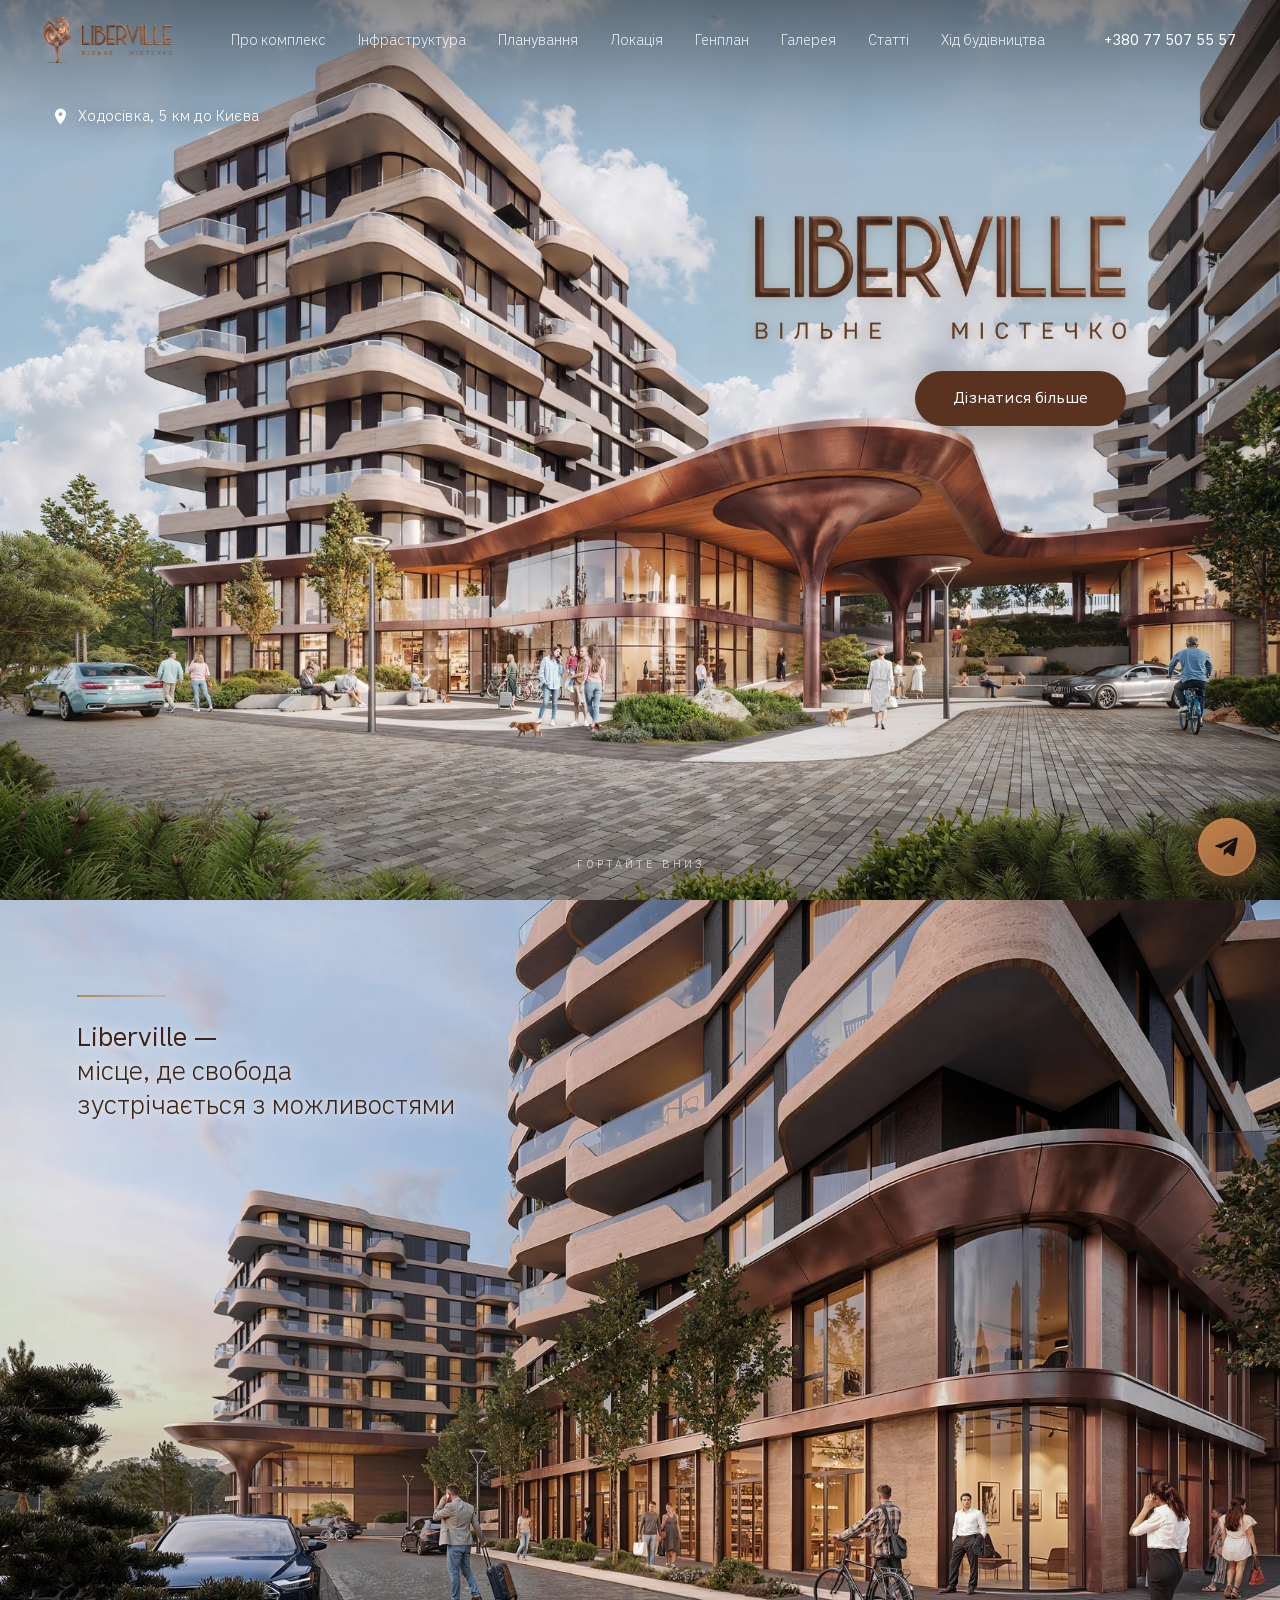
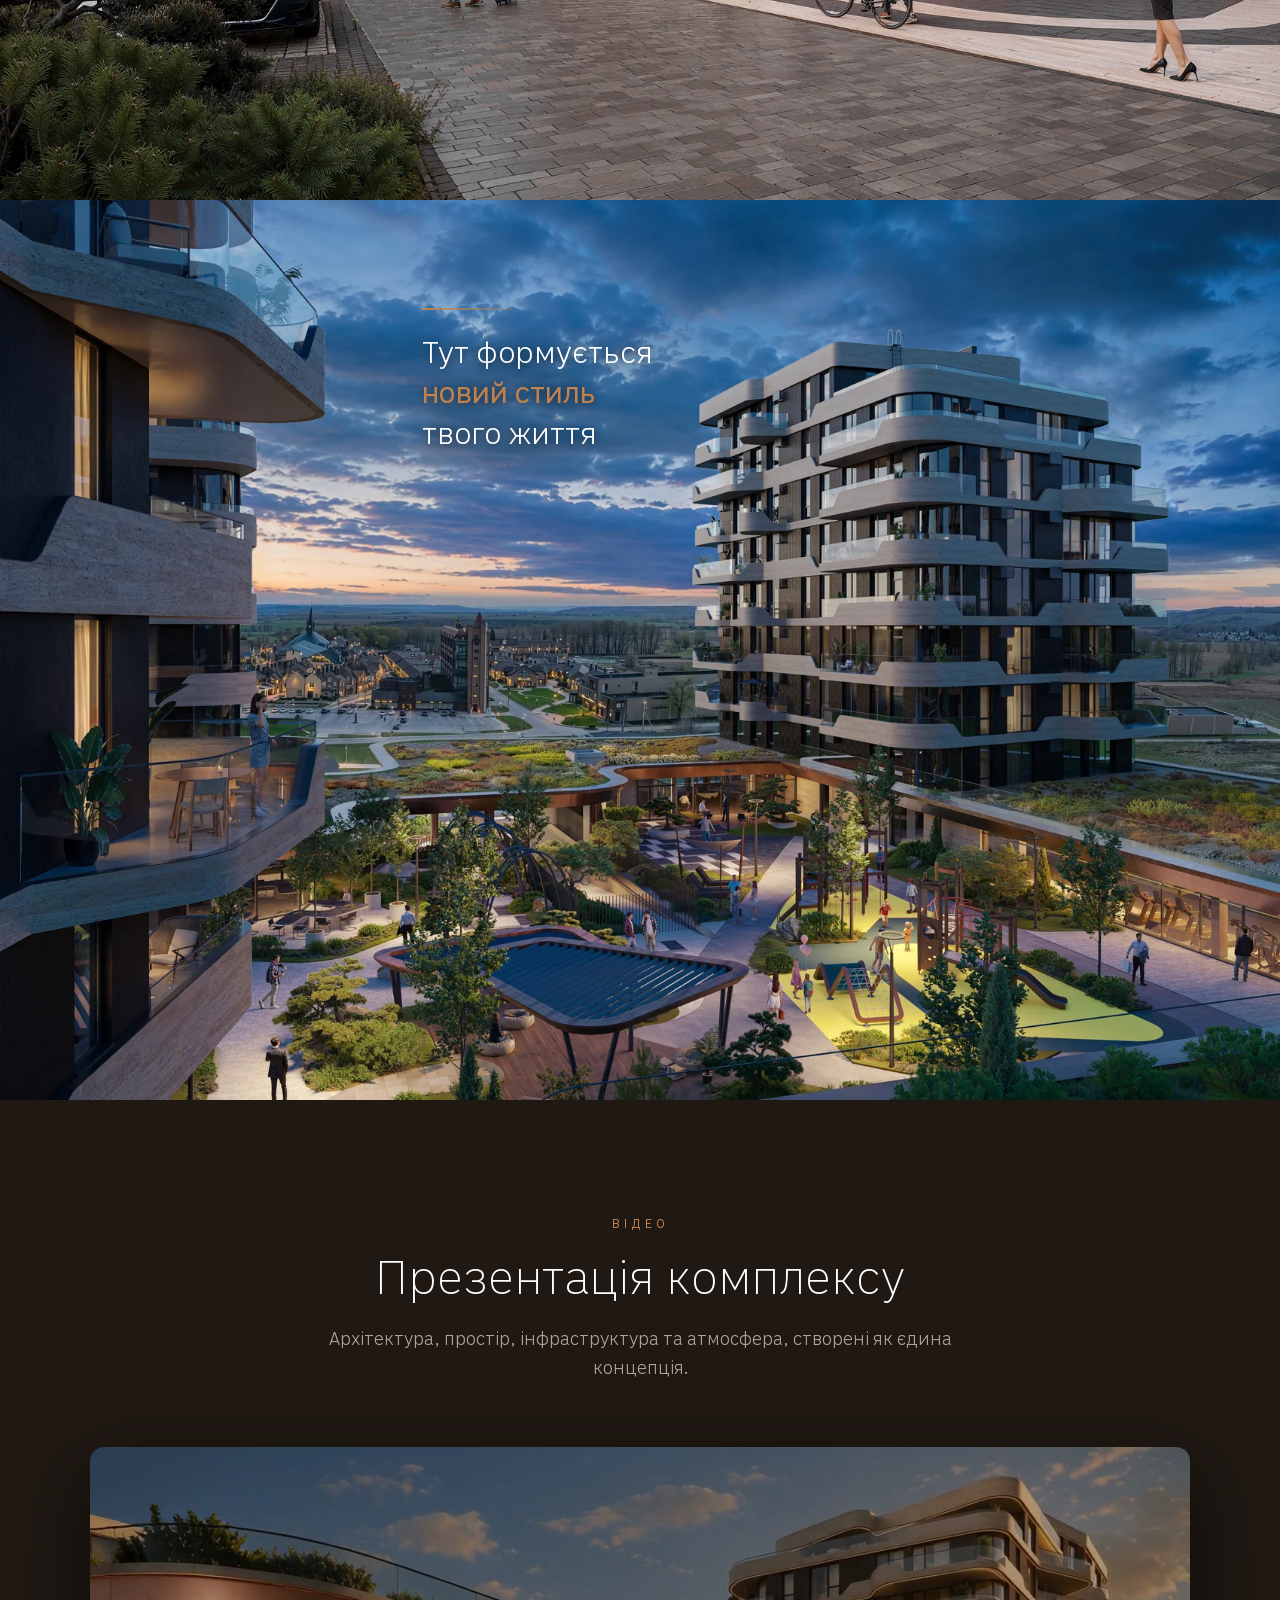
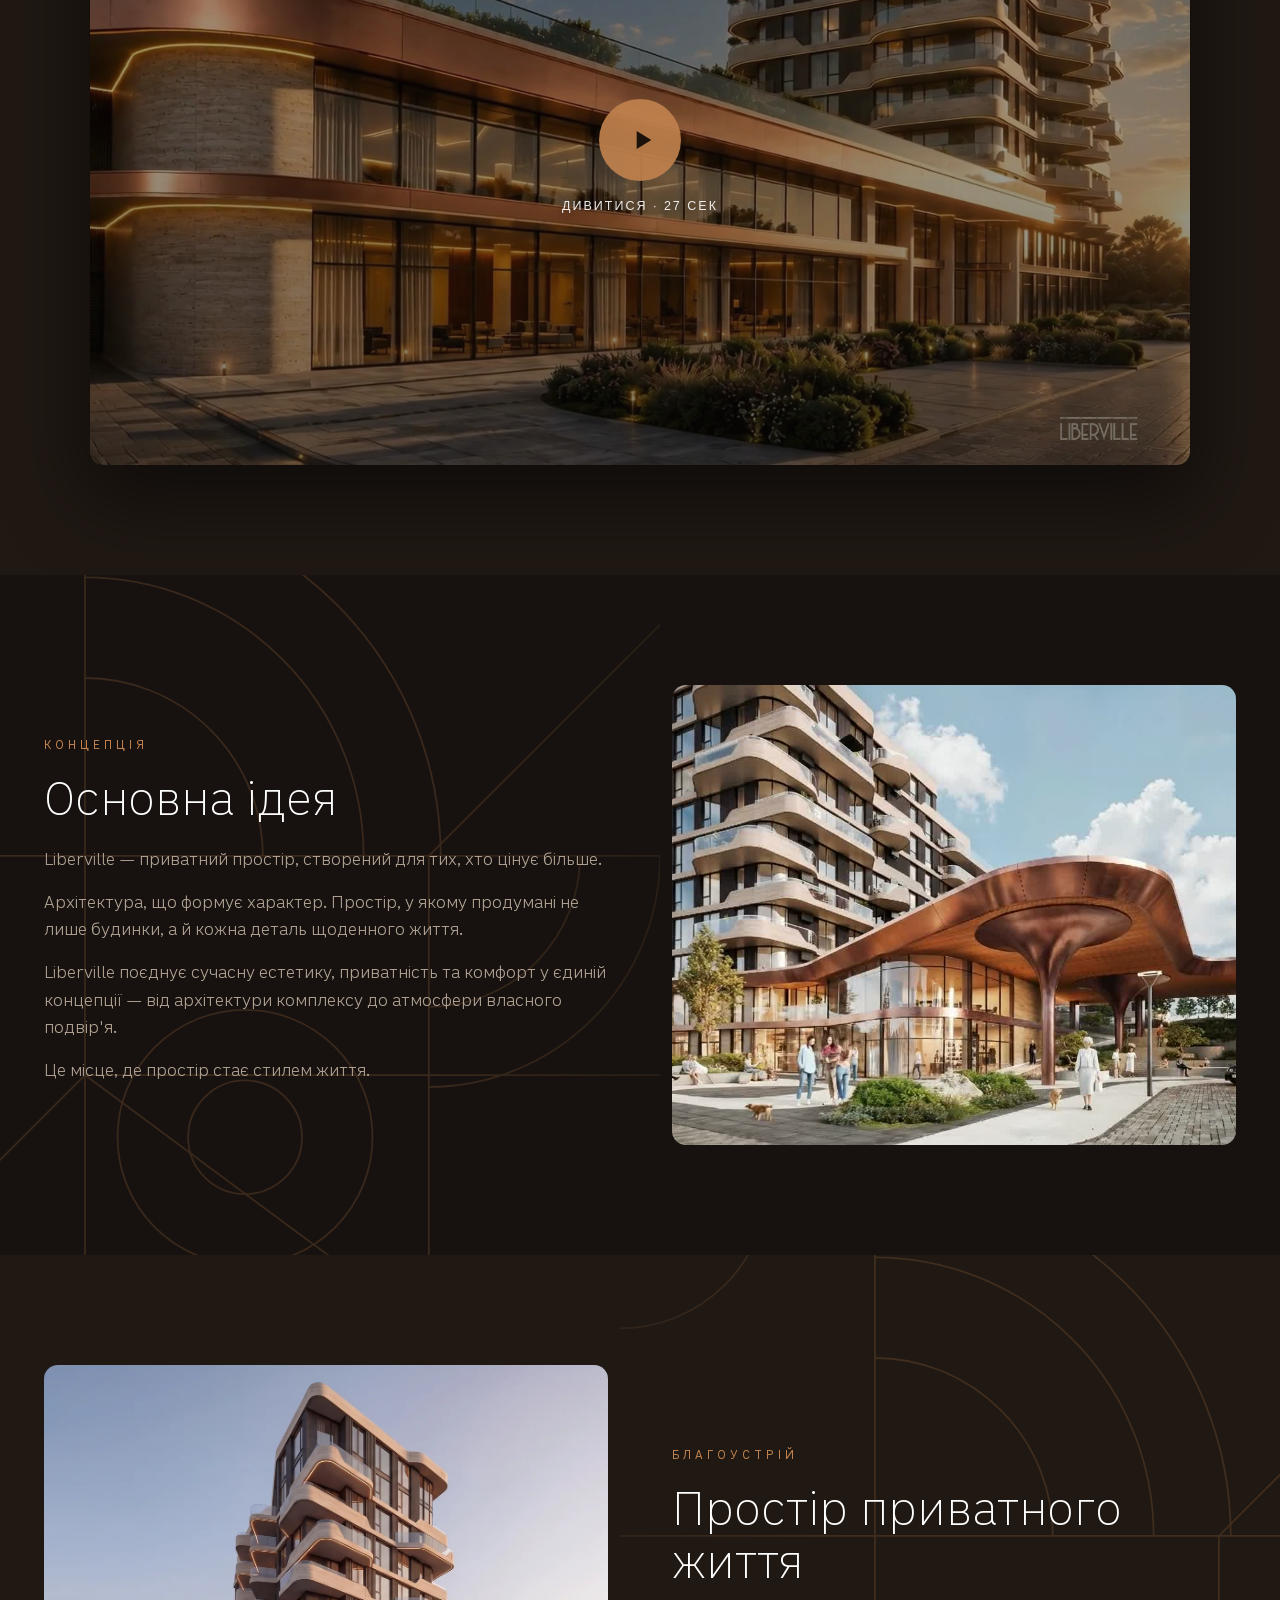
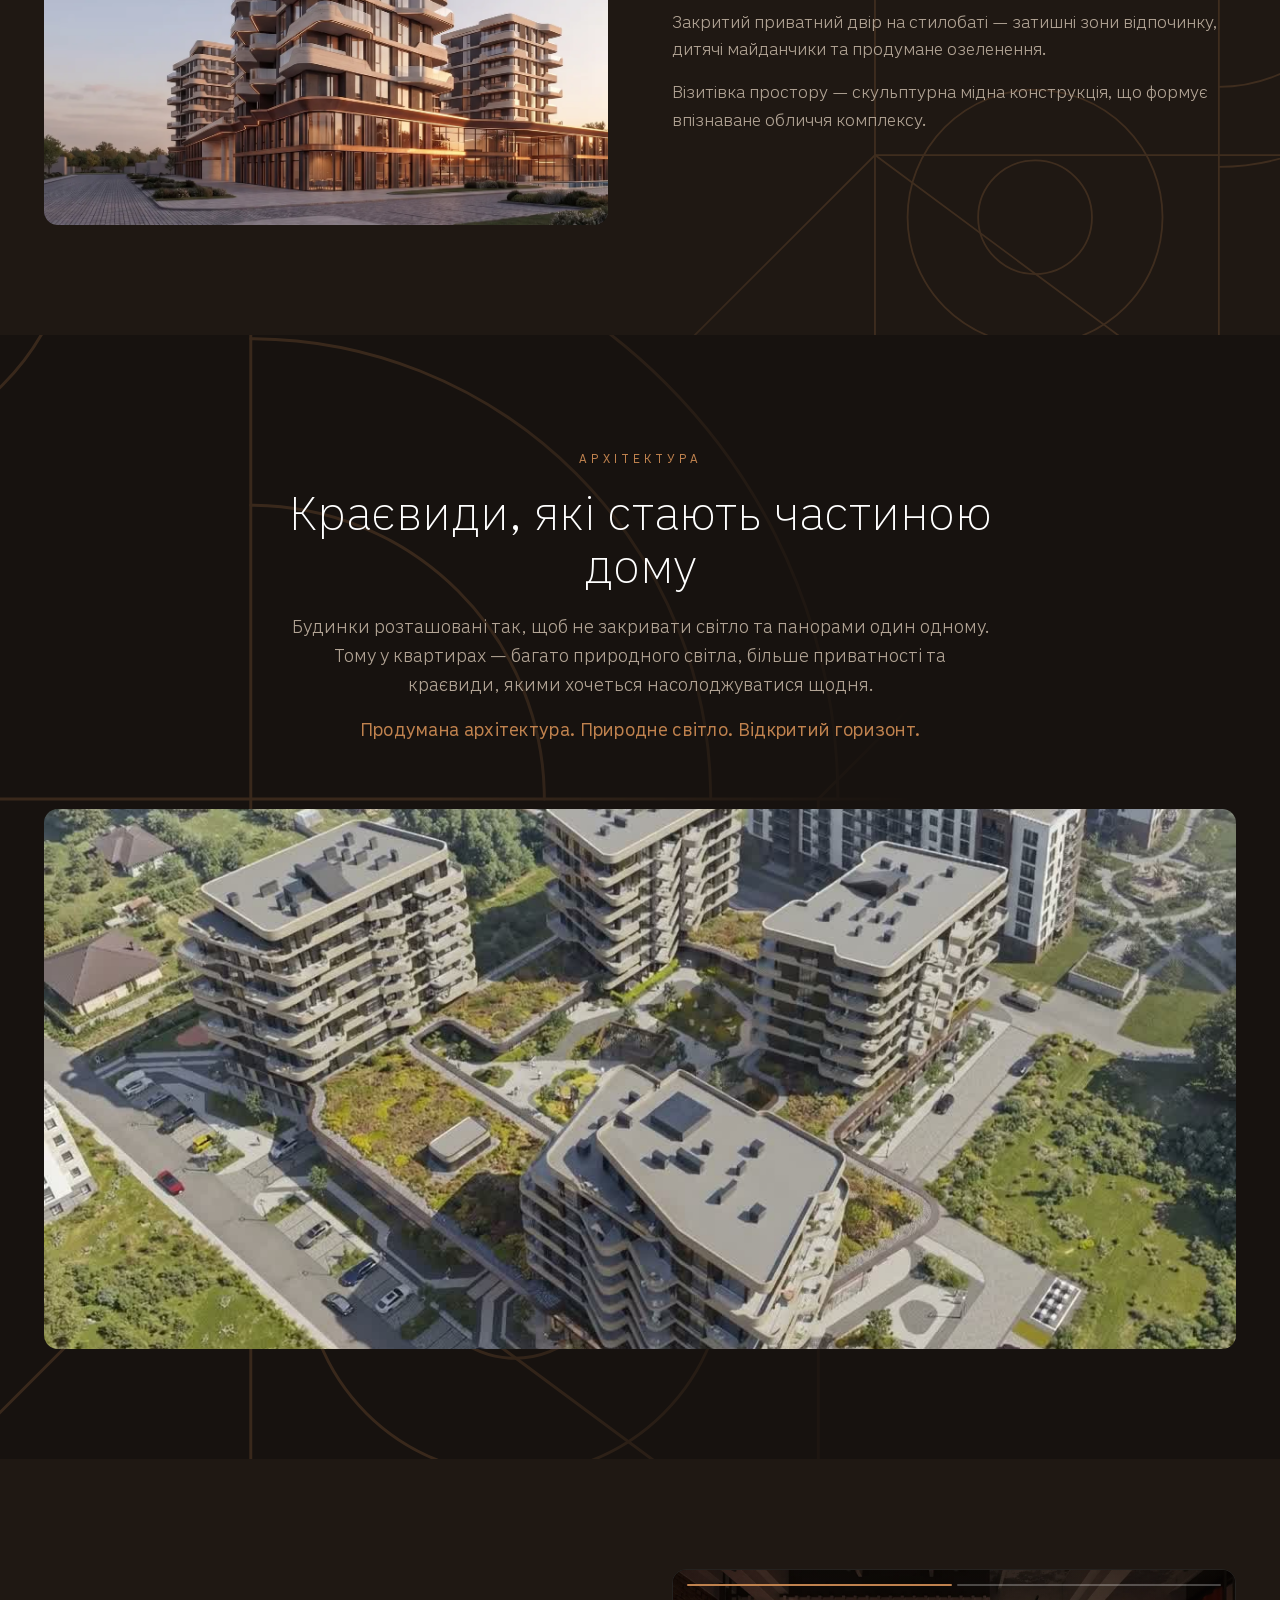
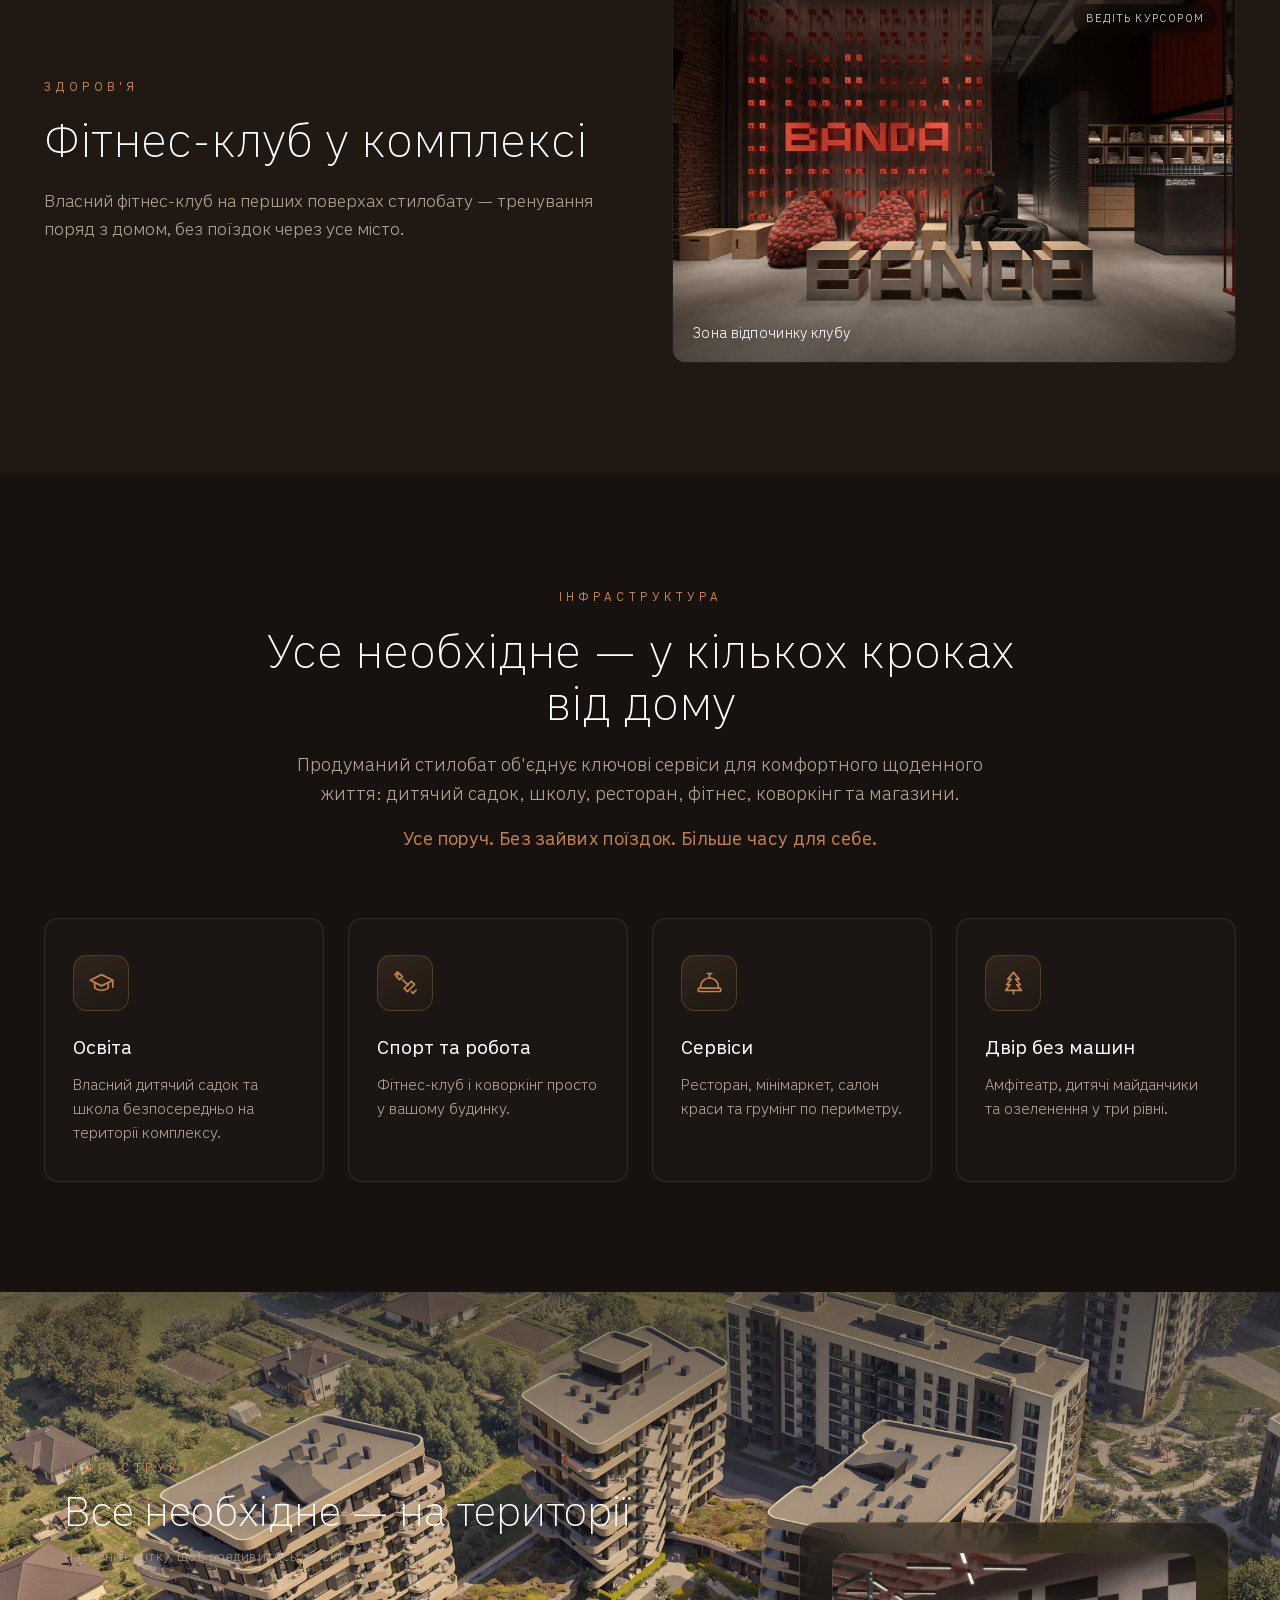
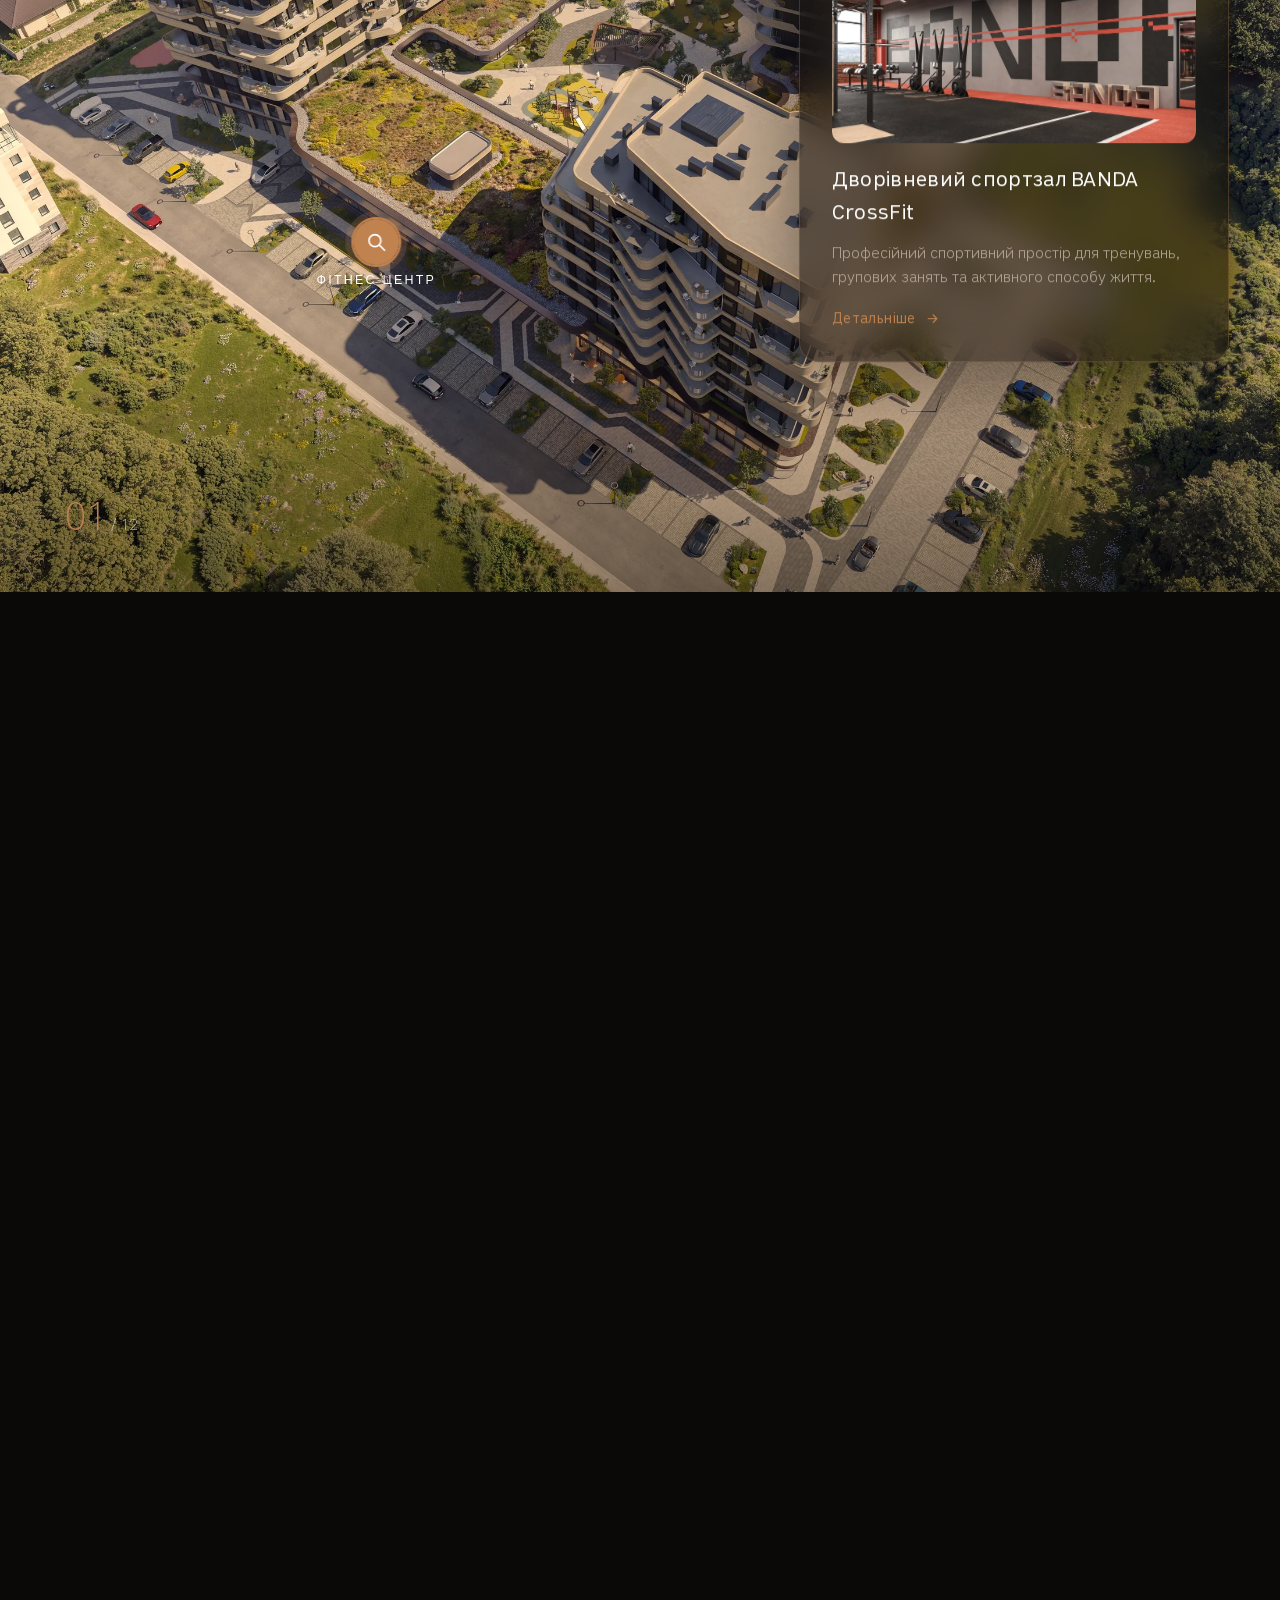
==== index.html @ b9b4db68 "Розділ «Простір приватного життя» — новий кадр кварталу Замовник надіслав вечірній рендер кварталу —" ====
<!DOCTYPE html>
<html lang="uk">
<head>
  <meta charset="UTF-8">
  <meta name="viewport" content="width=device-width, initial-scale=1.0">

  <!-- Google Analytics 4 -->
  <script async src="https://www.googletagmanager.com/gtag/js?id=G-SY2NJYV4XC"></script>
  <script>
    window.dataLayer = window.dataLayer || [];
    function gtag(){dataLayer.push(arguments);}
    gtag('js', new Date());
    gtag('config', 'G-SY2NJYV4XC');
  </script>

  <title>Liberville — житловий комплекс у Ходосівці</title>
  <meta name="description" content="Liberville — преміальний житловий квартал у Ходосівці: чотири башти на спільному стилобаті, закритий двір та власна інфраструктура.">
  <link rel="canonical" href="https://liberville.com.ua/">
  <meta name="theme-color" content="#17120F">
  <link rel="icon" href="/favicon.svg" type="image/svg+xml">
  <link rel="manifest" href="/site.webmanifest">
  <link rel="apple-touch-icon" href="/assets/img/apple-touch-icon.png">

  <!-- Open Graph (превʼю при шерингу в Telegram, Facebook, Viber) -->
  <meta property="og:type" content="website">
  <meta property="og:site_name" content="Liberville">
  <meta property="og:title" content="Liberville — житловий комплекс у Ходосівці">
  <meta property="og:description" content="Преміальний житловий квартал у Ходосівці: чотири башти на спільному стилобаті, закритий двір та власна інфраструктура.">
  <meta property="og:url" content="https://liberville.com.ua/">
  <meta property="og:image" content="https://liberville.com.ua/assets/img/og-cover.jpg">
  <meta property="og:image:alt" content="Візуалізація ЖК Liberville у Ходосівці">
  <meta property="og:image:width" content="1200">
  <meta property="og:image:height" content="630">
  <meta property="og:locale" content="uk_UA">
  <meta name="twitter:card" content="summary_large_image">
  <meta name="twitter:title" content="Liberville — житловий комплекс у Ходосівці">
  <meta name="twitter:description" content="Преміальний житловий квартал у Ходосівці.">
  <meta name="twitter:image" content="https://liberville.com.ua/assets/img/og-cover.jpg">
  <link rel="preload" href="/assets/img/hero-2800.webp" as="image" type="image/webp" media="(min-width:1401px)">
  <link rel="preload" href="/assets/img/hero-1800.webp" as="image" type="image/webp" media="(min-width:701px) and (max-width:1400px)">
  <link rel="preload" href="/assets/img/hero-mobile.webp" as="image" type="image/webp" media="(max-width:700px)">
  <link rel="preload" href="/assets/fonts/RoadUI-Light.woff2" as="font" type="font/woff2" crossorigin>
  <link rel="preload" href="/assets/fonts/RoadUI-Regular.woff2" as="font" type="font/woff2" crossorigin>
  <link rel="stylesheet" href="css/style.css">

  <!-- Мікророзмітка Schema.org (для Google: організація, ЖК, сайт) -->
  <script type="application/ld+json">
  {
    "@context": "https://schema.org",
    "@graph": [
      {
        "@type": "Organization",
        "@id": "https://liberville.com.ua/#organization",
        "name": "Liberville",
        "url": "https://liberville.com.ua/",
        "logo": "https://liberville.com.ua/assets/img/logo-full.svg",
        "image": "https://liberville.com.ua/assets/img/cam_01.jpg",
        "email": "Libervilleua@gmail.com",
        "telephone": "+380775075557",
        "contactPoint": {
          "@type": "ContactPoint",
          "telephone": "+380775075557",
          "email": "Libervilleua@gmail.com",
          "contactType": "sales",
          "areaServed": "UA",
          "availableLanguage": ["uk"]
        },
        "address": {
          "@type": "PostalAddress",
          "addressLocality": "Ходосівка",
          "addressRegion": "Київська область",
          "addressCountry": "UA"
        }
      },
      {
        "@type": "WebSite",
        "@id": "https://liberville.com.ua/#website",
        "url": "https://liberville.com.ua/",
        "name": "Liberville",
        "inLanguage": "uk",
        "publisher": { "@id": "https://liberville.com.ua/#organization" }
      },
      {
        "@type": "ApartmentComplex",
        "@id": "https://liberville.com.ua/#apartmentcomplex",
        "name": "Liberville",
        "description": "Преміальний житловий квартал у Ходосівці: чотири башти на спільному стилобаті, закритий двір та власна інфраструктура.",
        "url": "https://liberville.com.ua/",
        "image": "https://liberville.com.ua/assets/img/cam_01.jpg",
        "address": {
          "@type": "PostalAddress",
          "addressLocality": "Ходосівка",
          "addressRegion": "Київська область",
          "addressCountry": "UA"
        },
        "geo": {
          "@type": "GeoCoordinates",
          "latitude": 50.2814,
          "longitude": 30.5106
        },
          "numberOfAccommodationUnits": {
                    "@type": "QuantitativeValue",
                    "value": 210
          },
          "petsAllowed": true,
          "amenityFeature": [
                    {
                              "@type": "LocationFeatureSpecification",
                              "name": "Дворівневий спортзал",
                              "value": true
                    },
                    {
                              "@type": "LocationFeatureSpecification",
                              "name": "Супермаркет SPAR",
                              "value": true
                    },
                    {
                              "@type": "LocationFeatureSpecification",
                              "name": "Ресторан",
                              "value": true
                    },
                    {
                              "@type": "LocationFeatureSpecification",
                              "name": "Салон краси",
                              "value": true
                    },
                    {
                              "@type": "LocationFeatureSpecification",
                              "name": "Кавʼярня",
                              "value": true
                    },
                    {
                              "@type": "LocationFeatureSpecification",
                              "name": "Аптека",
                              "value": true
                    },
                    {
                              "@type": "LocationFeatureSpecification",
                              "name": "Дизайнерське лобі",
                              "value": true
                    },
                    {
                              "@type": "LocationFeatureSpecification",
                              "name": "Сервіс грумінгу",
                              "value": true
                    },
                    {
                              "@type": "LocationFeatureSpecification",
                              "name": "Школа та дитячий садок",
                              "value": true
                    },
                    {
                              "@type": "LocationFeatureSpecification",
                              "name": "Дитячий майданчик",
                              "value": true
                    },
                    {
                              "@type": "LocationFeatureSpecification",
                              "name": "Закритий двір без автомобілів",
                              "value": true
                    },
                    {
                              "@type": "LocationFeatureSpecification",
                              "name": "Підземний паркінг",
                              "value": true
                    }
          ]
      },

      {
            "@type": "Apartment",
            "name": "1-кімнатна квартира КВ-01 — 54,55 м²",
            "url": "https://liberville.com.ua/#plan",
            "image": "https://liberville.com.ua/assets/img/plans/kv-01.jpg",
            "numberOfRooms": 1,
            "floorLevel": "2 поверх",
            "floorSize": {
                  "@type": "QuantitativeValue",
                  "value": 54.55,
                  "unitCode": "MTK"
            },
            "accommodationCategory": "apartment",
            "containedInPlace": {
                  "@id": "https://liberville.com.ua/#apartmentcomplex"
            }
      },
      {
            "@type": "Apartment",
            "name": "1-кімнатна квартира КВ-02 — 47,39 м²",
            "url": "https://liberville.com.ua/#plan",
            "image": "https://liberville.com.ua/assets/img/plans/kv-02.jpg",
            "numberOfRooms": 1,
            "floorLevel": "2 поверх",
            "floorSize": {
                  "@type": "QuantitativeValue",
                  "value": 47.39,
                  "unitCode": "MTK"
            },
            "accommodationCategory": "apartment",
            "containedInPlace": {
                  "@id": "https://liberville.com.ua/#apartmentcomplex"
            }
      },
      {
            "@type": "Apartment",
            "name": "1-кімнатна квартира КВ-03 — 47,29 м²",
            "url": "https://liberville.com.ua/#plan",
            "image": "https://liberville.com.ua/assets/img/plans/kv-03.jpg",
            "numberOfRooms": 1,
            "floorLevel": "2 поверх",
            "floorSize": {
                  "@type": "QuantitativeValue",
                  "value": 47.29,
                  "unitCode": "MTK"
            },
            "accommodationCategory": "apartment",
            "containedInPlace": {
                  "@id": "https://liberville.com.ua/#apartmentcomplex"
            }
      },
      {
            "@type": "Apartment",
            "name": "2-кімнатна квартира КВ-04 — 74,61 м²",
            "url": "https://liberville.com.ua/#plan",
            "image": "https://liberville.com.ua/assets/img/plans/kv-04.jpg",
            "numberOfRooms": 2,
            "floorLevel": "2 поверх",
            "floorSize": {
                  "@type": "QuantitativeValue",
                  "value": 74.61,
                  "unitCode": "MTK"
            },
            "accommodationCategory": "apartment",
            "containedInPlace": {
                  "@id": "https://liberville.com.ua/#apartmentcomplex"
            }
      },
      {
            "@type": "Apartment",
            "name": "3-кімнатна квартира КВ-05 — 110,90 м²",
            "url": "https://liberville.com.ua/#plan",
            "image": "https://liberville.com.ua/assets/img/plans/kv-05.jpg",
            "numberOfRooms": 3,
            "floorLevel": "3 поверх",
            "floorSize": {
                  "@type": "QuantitativeValue",
                  "value": 110.9,
                  "unitCode": "MTK"
            },
            "accommodationCategory": "apartment",
            "containedInPlace": {
                  "@id": "https://liberville.com.ua/#apartmentcomplex"
            }
      },
      {
            "@type": "Apartment",
            "name": "2-кімнатна квартира КВ-06 — 74,82 м²",
            "url": "https://liberville.com.ua/#plan",
            "image": "https://liberville.com.ua/assets/img/plans/kv-06.jpg",
            "numberOfRooms": 2,
            "floorLevel": "3 поверх",
            "floorSize": {
                  "@type": "QuantitativeValue",
                  "value": 74.82,
                  "unitCode": "MTK"
            },
            "accommodationCategory": "apartment",
            "containedInPlace": {
                  "@id": "https://liberville.com.ua/#apartmentcomplex"
            }
      },
      {
            "@type": "Apartment",
            "name": "1-кімнатна квартира КВ-07 — 45,47 м²",
            "url": "https://liberville.com.ua/#plan",
            "image": "https://liberville.com.ua/assets/img/plans/kv-07.jpg",
            "numberOfRooms": 1,
            "floorLevel": "3 поверх",
            "floorSize": {
                  "@type": "QuantitativeValue",
                  "value": 45.47,
                  "unitCode": "MTK"
            },
            "accommodationCategory": "apartment",
            "containedInPlace": {
                  "@id": "https://liberville.com.ua/#apartmentcomplex"
            }
      },
      {
            "@type": "Apartment",
            "name": "1-кімнатна квартира КВ-08 — 45,88 м²",
            "url": "https://liberville.com.ua/#plan",
            "image": "https://liberville.com.ua/assets/img/plans/kv-08.jpg",
            "numberOfRooms": 1,
            "floorLevel": "3 поверх",
            "floorSize": {
                  "@type": "QuantitativeValue",
                  "value": 45.88,
                  "unitCode": "MTK"
            },
            "accommodationCategory": "apartment",
            "containedInPlace": {
                  "@id": "https://liberville.com.ua/#apartmentcomplex"
            }
      },
      {
            "@type": "Apartment",
            "name": "2-кімнатна квартира КВ-09 — 79,67 м²",
            "url": "https://liberville.com.ua/#plan",
            "image": "https://liberville.com.ua/assets/img/plans/kv-09.jpg",
            "numberOfRooms": 2,
            "floorLevel": "3 поверх",
            "floorSize": {
                  "@type": "QuantitativeValue",
                  "value": 79.67,
                  "unitCode": "MTK"
            },
            "accommodationCategory": "apartment",
            "containedInPlace": {
                  "@id": "https://liberville.com.ua/#apartmentcomplex"
            }
      },
      {
            "@type": "Apartment",
            "name": "2-кімнатна квартира КВ-10 — 80,40 м²",
            "url": "https://liberville.com.ua/#plan",
            "image": "https://liberville.com.ua/assets/img/plans/kv-10.jpg",
            "numberOfRooms": 2,
            "floorLevel": "3 поверх",
            "floorSize": {
                  "@type": "QuantitativeValue",
                  "value": 80.4,
                  "unitCode": "MTK"
            },
            "accommodationCategory": "apartment",
            "containedInPlace": {
                  "@id": "https://liberville.com.ua/#apartmentcomplex"
            }
      },
      {
            "@type": "Apartment",
            "name": "1-кімнатна квартира КВ-19 — 45,57 м²",
            "url": "https://liberville.com.ua/#plan",
            "image": "https://liberville.com.ua/assets/img/plans/kv-19.jpg",
            "numberOfRooms": 1,
            "floorLevel": "типовий поверх",
            "floorSize": {
                  "@type": "QuantitativeValue",
                  "value": 45.57,
                  "unitCode": "MTK"
            },
            "accommodationCategory": "apartment",
            "containedInPlace": {
                  "@id": "https://liberville.com.ua/#apartmentcomplex"
            }
      },
      {
            "@type": "Apartment",
            "name": "1-кімнатна квартира КВ-20 — 45,88 м²",
            "url": "https://liberville.com.ua/#plan",
            "image": "https://liberville.com.ua/assets/img/plans/kv-20.jpg",
            "numberOfRooms": 1,
            "floorLevel": "типовий поверх",
            "floorSize": {
                  "@type": "QuantitativeValue",
                  "value": 45.88,
                  "unitCode": "MTK"
            },
            "accommodationCategory": "apartment",
            "containedInPlace": {
                  "@id": "https://liberville.com.ua/#apartmentcomplex"
            }
      },
      {
            "@type": "Apartment",
            "name": "2-кімнатна квартира КВ-21 — 79,67 м²",
            "url": "https://liberville.com.ua/#plan",
            "image": "https://liberville.com.ua/assets/img/plans/kv-21.jpg",
            "numberOfRooms": 2,
            "floorLevel": "типовий поверх",
            "floorSize": {
                  "@type": "QuantitativeValue",
                  "value": 79.67,
                  "unitCode": "MTK"
            },
            "accommodationCategory": "apartment",
            "containedInPlace": {
                  "@id": "https://liberville.com.ua/#apartmentcomplex"
            }
      },
      {
            "@type": "Apartment",
            "name": "2-кімнатна квартира КВ-22 — 80,40 м²",
            "url": "https://liberville.com.ua/#plan",
            "image": "https://liberville.com.ua/assets/img/plans/kv-22.jpg",
            "numberOfRooms": 2,
            "floorLevel": "типовий поверх",
            "floorSize": {
                  "@type": "QuantitativeValue",
                  "value": 80.4,
                  "unitCode": "MTK"
            },
            "accommodationCategory": "apartment",
            "containedInPlace": {
                  "@id": "https://liberville.com.ua/#apartmentcomplex"
            }
      },
{
      "@type": "VideoObject",
      "name": "Фільм про Liberville — житловий квартал у Ходосівці",
      "description": "Архітектура кварталу, лобі, закритий двір та інфраструктура ЖК Liberville у Ходосівці Київської області.",
      "thumbnailUrl": "https://liberville.com.ua/assets/img/promo_poster.jpg",
      "uploadDate": "2026-08-22",
      "duration": "PT27S",
      "contentUrl": "https://liberville.com.ua/assets/video/liberville-promo-1080.mp4",
      "embedUrl": "https://liberville.com.ua/#video",
      "publisher": {
            "@id": "https://liberville.com.ua/#organization"
      }
}
    ]
  }
  </script>
</head>
<body>

  <!-- ПРЕЛОАДЕР -->
  <div class="preloader" id="preloader">
    <div class="preloader__inner">
      <div class="preloader__logo">
        <picture>
          <source srcset="assets/img/logo-bronze.webp" type="image/webp">
          <img src="assets/img/logo-bronze.png" alt="Liberville — вільне містечко" fetchpriority="high" decoding="async">
        </picture>
      </div>
      <div class="preloader__bar"><span></span></div>
    </div>
  </div>

  <!-- ШАПКА -->
  <header class="header" id="top">
    <div class="container header__inner">
      <a href="#top" class="logo">
        <picture>
          <source srcset="assets/img/logo-mark-bronze.webp" type="image/webp">
          <img src="assets/img/logo-mark-bronze.png" alt="" class="logo__mark">
        </picture>
        <picture>
          <source srcset="assets/img/logo-word-bronze.webp" type="image/webp">
          <img src="assets/img/logo-word-bronze.png" alt="Liberville" class="logo__word">
        </picture>
      </a>

      <nav class="nav" id="nav">
        <a href="#about">Про комплекс</a>
        <a href="#infrastructure">Інфраструктура</a>
        <a href="#plan">Планування</a>
        <a href="#location">Локація</a>
        <a href="#genplan">Генплан</a>
        <a href="gallery.html">Галерея</a>
        <a href="articles.html">Статті</a>
        <a href="progress.html">Хід будівництва</a>
      </nav>

      <div class="header__right">
        <a href="tel:+380775075557" class="header__phone">+380 77 507 55 57</a>
        <button class="burger" id="burger" aria-label="Меню" aria-expanded="false" aria-controls="nav">
          <span></span><span></span><span></span>
        </button>
      </div>
    </div>
  </header>

  <!-- ГОЛОВНИЙ ЕКРАН -->
  <section class="lead" id="lead">
    <picture class="lead__media">
      <source media="(max-width:700px)" srcset="assets/img/hero-mobile.webp" type="image/webp">
      <source media="(max-width:700px)" srcset="assets/img/hero-mobile.jpg">
      <source media="(max-width:1400px)" srcset="assets/img/hero-1800.webp" type="image/webp">
      <source media="(max-width:1400px)" srcset="assets/img/hero-1800.jpg">
      <source srcset="assets/img/hero-2800.webp" type="image/webp">
      <img src="assets/img/hero-2800.jpg" alt="Житловий квартал Liberville у Ходосівці — площа з фірмовим мідним навісом" fetchpriority="high" decoding="async">
    </picture>

    <span class="lead__place">
      <svg viewBox="0 0 24 24" aria-hidden="true"><path d="M12 2a7 7 0 0 0-7 7c0 5.25 7 13 7 13s7-7.75 7-13a7 7 0 0 0-7-7zm0 9.5A2.5 2.5 0 1 1 12 6.5a2.5 2.5 0 0 1 0 5z"/></svg>
      Ходосівка, 5 км до Києва
    </span>

    <div class="lead__box">
      <h1 class="lead__title">
        <picture>
          <source srcset="assets/img/hero-wordmark.webp" type="image/webp">
          <img src="assets/img/hero-wordmark.png" alt="Liberville — вільне містечко" fetchpriority="high">
        </picture>
      </h1>
      <a href="#about" class="lead__btn">Дізнатися більше</a>
    </div>

    <span class="lead__scroll" aria-hidden="true">Гортайте вниз</span>
  </section>


  <!-- ТЕЗА 1: ідея проекту -->
  <section class="stmt stmt--dark-text">
    <div class="stmt__media">
      <picture>
        <source media="(max-width:700px)" srcset="assets/img/st-street-mob.webp" type="image/webp">
        <source media="(max-width:700px)" srcset="assets/img/st-street-mob.jpg">
        <source media="(max-width:1400px)" srcset="assets/img/st-street-1700.webp" type="image/webp">
        <source media="(max-width:1400px)" srcset="assets/img/st-street-1700.jpg">
        <source srcset="assets/img/st-street-2600.webp" type="image/webp">
        <img src="assets/img/st-street-2600.jpg" alt="Вулиця з комерцією на перших поверхах ЖК Liberville" loading="lazy" decoding="async">
      </picture>
    </div>
    <div class="stmt__text stmt__text--tl">
      <span class="stmt__rule" aria-hidden="true"></span>
      <p>
        <span class="stmt__line"><strong>Liberville —</strong></span>
        <span class="stmt__line">місце, де свобода</span>
        <span class="stmt__line">зустрічається з можливостями</span>
      </p>
    </div>
  </section>

  <!-- ТЕЗА 2: обіцянка -->
  <section class="stmt">
    <div class="stmt__media">
      <picture>
        <source media="(max-width:700px)" srcset="assets/img/st-yard-mob.webp" type="image/webp">
        <source media="(max-width:700px)" srcset="assets/img/st-yard-mob.jpg">
        <source media="(max-width:1400px)" srcset="assets/img/st-yard-1700.webp" type="image/webp">
        <source media="(max-width:1400px)" srcset="assets/img/st-yard-1700.jpg">
        <source srcset="assets/img/st-yard-2600.webp" type="image/webp">
        <img src="assets/img/st-yard-2600.jpg" alt="Внутрішній двір ЖК Liberville увечері з висоти" loading="lazy" decoding="async">
      </picture>
    </div>
    <div class="stmt__text stmt__text--cl">
      <span class="stmt__rule" aria-hidden="true"></span>
      <p>
        <span class="stmt__line">Тут формується</span>
        <span class="stmt__line"><strong class="stmt__key stmt__key--flat">новий стиль</strong></span>
        <span class="stmt__line">твого життя</span>
      </p>
    </div>
  </section>

  <!-- ВІДЕО -->
  <section class="section section--dark video-section">
    <div class="container">
      <div class="center-head reveal">
        <span class="eyebrow">Відео</span>
        <h2 class="section__title">Презентація комплексу</h2>
        <p class="section__lead">Архітектура, простір, інфраструктура та атмосфера, створені як єдина концепція.</p>
      </div>
      <div class="video-frame video-frame--cta reveal" id="promoFrame">
        <!-- за замовчуванням легка версія; на великих екранах JS підміняє на 4K -->
        <!-- controls вмикаються лише після старту: інакше iOS малює власну
             кнопку play поверх нашої -->
        <video id="promoVideo" poster="assets/img/promo_poster.jpg" playsinline preload="none"
               data-uhd="assets/video/liberville-promo.mp4">
          <source src="assets/video/liberville-promo-1080.mp4" type="video/mp4">
        </video>
        <button class="video-play" type="button" aria-label="Відтворити фільм про Liberville">
          <span class="video-play__ring">
            <svg viewBox="0 0 24 24" aria-hidden="true"><path d="M8 5.2v13.6L19 12z"/></svg>
          </span>
          <span class="video-play__cap">Дивитися · 27 сек</span>
        </button>
      </div>

    </div>
  </section>

  <!-- КОНЦЕПЦІЯ -->
  <section class="section has-pattern has-pattern--left" id="about">
    <div class="container two-cols">
      <div class="two-cols__text reveal">
        <span class="eyebrow">Концепція</span>
        <h2 class="section__title">Основна ідея</h2>
        <p>Liberville — приватний простір, створений для тих, хто цінує більше.</p>
        <p>Архітектура, що формує характер. Простір, у якому продумані не лише будинки, а й кожна деталь щоденного життя.</p>
        <p>Liberville поєднує сучасну естетику, приватність та комфорт у єдиній концепції — від архітектури комплексу до атмосфери власного подвір'я.</p>
        <p>Це місце, де простір стає стилем життя.</p>
      </div>
      <div class="two-cols__media reveal">
        <video src="assets/video/about.mp4" poster="assets/img/about_poster.jpg" muted loop playsinline preload="none" data-autoplay></video>
      </div>
    </div>
  </section>

  <!-- ДВІР -->
  <section class="section section--dark has-pattern has-pattern--right">
    <div class="container two-cols two-cols--reverse">
      <div class="two-cols__text reveal">
        <span class="eyebrow">Благоустрій</span>
        <h2 class="section__title">Простір приватного життя</h2>
        <p>Закритий приватний двір на стилобаті — затишні зони відпочинку, дитячі майданчики та продумане озеленення.</p>
        <p>Візитівка простору — скульптурна мідна конструкція, що формує впізнаване обличчя комплексу.</p>
      </div>
      <div class="two-cols__media reveal">
        <picture>
          <source srcset="assets/img/quarter-sunset.webp" type="image/webp">
          <img loading="lazy" decoding="async" src="assets/img/quarter-sunset.jpg" alt="Квартал Liberville на заході сонця — вежі та комерція на перших поверхах">
        </picture>
      </div>
    </div>
  </section>

  <!-- ПАНОРАМА -->
  <section class="section has-pattern has-pattern--left">
    <div class="container">
      <div class="center-head reveal">
        <span class="eyebrow">Архітектура</span>
        <h2 class="section__title">Краєвиди, які стають частиною дому</h2>
        <p class="section__lead">Будинки розташовані так, щоб не закривати світло та панорами один одному. Тому у квартирах — багато природного світла, більше приватності та краєвиди, якими хочеться насолоджуватися щодня.</p>
        <p class="section__lead section__lead--accent">Продумана архітектура. Природне світло. Відкритий горизонт.</p>
      </div>
      <div class="media-wide reveal">
        <video src="assets/video/panorama.mp4" poster="assets/img/panorama_poster.jpg" muted loop playsinline preload="none" data-autoplay></video>
      </div>
    </div>
  </section>

  <!-- ФІТНЕС -->
  <section class="section section--dark">
    <div class="container two-cols">
      <div class="two-cols__text reveal">
        <span class="eyebrow">Здоров'я</span>
        <h2 class="section__title">Фітнес-клуб у комплексі</h2>
        <p>Власний фітнес-клуб на перших поверхах стилобату — тренування поряд з домом, без поїздок через усе місто.</p>
      </div>
      <div class="two-cols__media reveal" style="height:auto;background:none;padding:0">
        <div class="scrub" id="gymScrub" tabindex="0" role="group"
             aria-label="Фото фітнес-клубу: ведіть курсором або стрілками">
          <div class="scrub__stage">
          <picture data-cap="Зона відпочинку клубу" class="scrub__frame is-on">
            <source srcset="assets/img/infra/gym-lounge.webp" type="image/webp">
            <img src="assets/img/infra/gym-lounge.jpg" alt="Зона відпочинку фітнес-клубу BANDA у ЖК Liberville" loading="lazy" decoding="async">
          </picture>
          <picture data-cap="Зал вільних ваг і кардіо" class="scrub__frame">
            <source srcset="assets/img/infra/gym.webp" type="image/webp">
            <img src="assets/img/infra/gym.jpg" alt="Тренувальна зона фітнес-клубу BANDA у ЖК Liberville" loading="lazy" decoding="async">
          </picture>
          </div>
          <div class="scrub__bars" aria-hidden="true"><i class="is-on"></i><i class=""></i></div>
          <span class="scrub__cap">Зона відпочинку клубу</span>
          <span class="scrub__hint">Ведіть курсором</span>
        </div>
      </div>
    </div>
  </section>

  <!-- ІНФРАСТРУКТУРА -->
  <section class="section" id="infrastructure">
    <div class="container">
      <div class="center-head reveal">
        <span class="eyebrow">Інфраструктура</span>
        <h2 class="section__title">Усе необхідне — у кількох кроках від дому</h2>
        <p class="section__lead">Продуманий стилобат об'єднує ключові сервіси для комфортного щоденного життя: дитячий садок, школу, ресторан, фітнес, коворкінг та магазини.</p>
        <p class="section__lead section__lead--accent">Усе поруч. Без зайвих поїздок. Більше часу для себе.</p>
      </div>
      <div class="cards-4">
        <div class="card reveal">
          <div class="card__icon">
            <svg viewBox="0 0 24 24" fill="none" stroke="currentColor" stroke-width="1.5" stroke-linecap="round" stroke-linejoin="round" aria-hidden="true">
              <path d="M22 10 12 5 2 10l10 5z"/>
              <path d="M6 12v5c3.5 2.5 8.5 2.5 12 0v-5"/>
              <path d="M22 10v6"/>
            </svg>
          </div>
          <h3>Освіта</h3>
          <p>Власний дитячий садок та школа безпосередньо на території комплексу.</p>
        </div>
        <div class="card reveal">
          <div class="card__icon">
            <svg viewBox="0 0 24 24" fill="none" stroke="currentColor" stroke-width="1.5" stroke-linecap="round" stroke-linejoin="round" aria-hidden="true">
              <path d="M14.4 14.4 9.6 9.6"/>
              <path d="m18.7 21.5-1.4-1.4"/>
              <path d="m5.3 4.5-1.4-1.4"/>
              <path d="M21.5 18.7 18.7 21.5"/>
              <path d="M2.5 5.3 5.3 2.5"/>
              <path d="m20.1 13.7-6.4 6.4-2.9-2.8 6.4-6.4z"/>
              <path d="m6.5 3.9-2.6 2.6 2.8 2.9 2.6-2.6z"/>
            </svg>
          </div>
          <h3>Спорт та робота</h3>
          <p>Фітнес-клуб і коворкінг просто у вашому будинку.</p>
        </div>
        <div class="card reveal">
          <div class="card__icon">
            <svg viewBox="0 0 24 24" fill="none" stroke="currentColor" stroke-width="1.5" stroke-linecap="round" stroke-linejoin="round" aria-hidden="true">
              <path d="M20 16a8 8 0 1 0-16 0"/>
              <path d="M12 4v4"/>
              <path d="M10 4h4"/>
              <path d="M3 20a1 1 0 0 1-1-1v-1a1 1 0 0 1 1-1h18a1 1 0 0 1 1 1v1a1 1 0 0 1-1 1z"/>
            </svg>
          </div>
          <h3>Сервіси</h3>
          <p>Ресторан, мінімаркет, салон краси та грумінг по периметру.</p>
        </div>
        <div class="card reveal">
          <div class="card__icon">
            <svg viewBox="0 0 24 24" fill="none" stroke="currentColor" stroke-width="1.5" stroke-linecap="round" stroke-linejoin="round" aria-hidden="true">
              <path d="M12 3 7 9h3l-4 5h3l-4 5h14l-4-5h3l-4-5h3z"/>
              <path d="M12 22v-3"/>
            </svg>
          </div>
          <h3>Двір без машин</h3>
          <p>Амфітеатр, дитячі майданчики та озеленення у три рівні.</p>
        </div>
      </div>
    </div>
  </section>


  <!-- ІНТЕРАКТИВНИЙ ГЕНПЛАН: обʼєкти зʼявляються по черзі під час прокручування -->
  <section class="mapx" id="infra-map" data-total="12">
    <div class="mapx__stage">
      <div class="mapx__scroll">
        <div class="mapx__canvas">
        <picture class="mapx__media">
          <source media="(max-width:1100px)" srcset="assets/img/plan-1500.webp" type="image/webp">
          <source media="(max-width:1100px)" srcset="assets/img/plan-1500.jpg">
          <source srcset="assets/img/plan-2200.webp" type="image/webp">
          <img src="assets/img/plan-2200.jpg" alt="Генплан ЖК Liberville з обʼєктами інфраструктури" loading="lazy" decoding="async">
        </picture>

        <div class="mapx__pins">
          <button class="mapx__pin" style="--x:29.4%;--y:61.5%" data-i="0" type="button" aria-label="Фітнес центр">
            <span class="mapx__ico" aria-hidden="true">
              <svg viewBox="0 0 24 24"><circle cx="10.5" cy="10.5" r="6.5"/><line x1="15.5" y1="15.5" x2="21" y2="21"/></svg>
            </span>
            <span class="mapx__lab">Фітнес центр</span>
          </button>
          <button class="mapx__pin" style="--x:59.4%;--y:27.4%" data-i="1" type="button" aria-label="Супермаркет">
            <span class="mapx__ico" aria-hidden="true">
              <svg viewBox="0 0 24 24"><circle cx="10.5" cy="10.5" r="6.5"/><line x1="15.5" y1="15.5" x2="21" y2="21"/></svg>
            </span>
            <span class="mapx__lab">Супермаркет</span>
          </button>
          <button class="mapx__pin" style="--x:63.5%;--y:82.6%" data-i="2" type="button" aria-label="Ресторан">
            <span class="mapx__ico" aria-hidden="true">
              <svg viewBox="0 0 24 24"><circle cx="10.5" cy="10.5" r="6.5"/><line x1="15.5" y1="15.5" x2="21" y2="21"/></svg>
            </span>
            <span class="mapx__lab">Ресторан</span>
          </button>
          <button class="mapx__pin" style="--x:56.4%;--y:80.2%" data-i="3" type="button" aria-label="Салон краси">
            <span class="mapx__ico" aria-hidden="true">
              <svg viewBox="0 0 24 24"><circle cx="10.5" cy="10.5" r="6.5"/><line x1="15.5" y1="15.5" x2="21" y2="21"/></svg>
            </span>
            <span class="mapx__lab">Салон краси</span>
          </button>
          <button class="mapx__pin" style="--x:76.7%;--y:41.0%" data-i="4" type="button" aria-label="Кав'ярня">
            <span class="mapx__ico" aria-hidden="true">
              <svg viewBox="0 0 24 24"><circle cx="10.5" cy="10.5" r="6.5"/><line x1="15.5" y1="15.5" x2="21" y2="21"/></svg>
            </span>
            <span class="mapx__lab">Кав'ярня</span>
          </button>
          <button class="mapx__pin" style="--x:71.7%;--y:47.6%" data-i="5" type="button" aria-label="Аптека">
            <span class="mapx__ico" aria-hidden="true">
              <svg viewBox="0 0 24 24"><circle cx="10.5" cy="10.5" r="6.5"/><line x1="15.5" y1="15.5" x2="21" y2="21"/></svg>
            </span>
            <span class="mapx__lab">Аптека</span>
          </button>
          <button class="mapx__pin" style="--x:75.4%;--y:68.2%" data-i="6" type="button" aria-label="Лобі">
            <span class="mapx__ico" aria-hidden="true">
              <svg viewBox="0 0 24 24"><circle cx="10.5" cy="10.5" r="6.5"/><line x1="15.5" y1="15.5" x2="21" y2="21"/></svg>
            </span>
            <span class="mapx__lab">Лобі</span>
          </button>
          <button class="mapx__pin" style="--x:48.7%;--y:73.2%" data-i="7" type="button" aria-label="Грумінг">
            <span class="mapx__ico" aria-hidden="true">
              <svg viewBox="0 0 24 24"><circle cx="10.5" cy="10.5" r="6.5"/><line x1="15.5" y1="15.5" x2="21" y2="21"/></svg>
            </span>
            <span class="mapx__lab">Грумінг</span>
          </button>
          <button class="mapx__pin" style="--x:39.4%;--y:36.2%" data-i="8" type="button" aria-label="Школа та садок">
            <span class="mapx__ico" aria-hidden="true">
              <svg viewBox="0 0 24 24"><circle cx="10.5" cy="10.5" r="6.5"/><line x1="15.5" y1="15.5" x2="21" y2="21"/></svg>
            </span>
            <span class="mapx__lab">Школа та садок</span>
          </button>
          <button class="mapx__pin" style="--x:11.6%;--y:45.0%" data-i="9" type="button" aria-label="Майданчик">
            <span class="mapx__ico" aria-hidden="true">
              <svg viewBox="0 0 24 24"><circle cx="10.5" cy="10.5" r="6.5"/><line x1="15.5" y1="15.5" x2="21" y2="21"/></svg>
            </span>
            <span class="mapx__lab">Майданчик</span>
          </button>
          <button class="mapx__pin" style="--x:56.1%;--y:44.2%" data-i="10" type="button" aria-label="Двір">
            <span class="mapx__ico" aria-hidden="true">
              <svg viewBox="0 0 24 24"><circle cx="10.5" cy="10.5" r="6.5"/><line x1="15.5" y1="15.5" x2="21" y2="21"/></svg>
            </span>
            <span class="mapx__lab">Двір</span>
          </button>
          <button class="mapx__pin" style="--x:19.8%;--y:58.5%" data-i="11" type="button" aria-label="Паркінг">
            <span class="mapx__ico" aria-hidden="true">
              <svg viewBox="0 0 24 24"><circle cx="10.5" cy="10.5" r="6.5"/><line x1="15.5" y1="15.5" x2="21" y2="21"/></svg>
            </span>
            <span class="mapx__lab">Паркінг</span>
          </button>
        </div>
        </div>
      </div>

      <div class="mapx__head">
        <span class="eyebrow">Інфраструктура</span>
        <h2>Все необхідне — на території</h2>
        <p class="mapx__hint"><span class="only-desk">Натисніть мітку, щоб роздивитись обʼєкт</span><span class="only-mob">Гортайте вбік · натисніть мітку для деталей</span></p>
      </div>

      <div class="mapx__cards">
        <article class="mapx__card" data-i="0">
          <figure>
            <picture>
              <source srcset="assets/img/infra/gym.webp" type="image/webp">
              <img src="assets/img/infra/gym.jpg" alt="Спортзал BANDA CrossFit у ЖК Liberville" loading="lazy" decoding="async">
            </picture>
          </figure>
          <h3>Дворівневий спортзал BANDA CrossFit</h3>
          <p>Професійний спортивний простір для тренувань, групових занять та активного способу життя.</p>
        </article>
        <article class="mapx__card" data-i="1">
          <figure>
            <picture>
              <source srcset="assets/img/infra/spar.webp" type="image/webp">
              <img src="assets/img/infra/spar.jpg" alt="Супермаркет SPAR у ЖК Liberville" loading="lazy" decoding="async">
            </picture>
          </figure>
          <h3>Супермаркет SPAR</h3>
          <p>Усе необхідне для щоденних покупок — за кілька кроків від вашої квартири.</p>
        </article>
        <article class="mapx__card" data-i="2">
          <figure>
            <picture>
              <source srcset="assets/img/infra/restaurant.webp" type="image/webp">
              <img src="assets/img/infra/restaurant.jpg" alt="Ресторан у ЖК Liberville" loading="lazy" decoding="async">
            </picture>
          </figure>
          <h3>Ресторан</h3>
          <p>Авторська кухня та затишна атмосфера для сніданків, обідів і вечерь поруч із домом.</p>
        </article>
        <article class="mapx__card" data-i="3">
          <figure>
            <picture>
              <source srcset="assets/img/infra/beauty.webp" type="image/webp">
              <img src="assets/img/infra/beauty.jpg" alt="Салон краси у ЖК Liberville" loading="lazy" decoding="async">
            </picture>
          </figure>
          <h3>Салон краси</h3>
          <p>Сучасний простір краси та догляду для вашого комфорту щодня.</p>
        </article>
        <article class="mapx__card" data-i="4">
          <figure>
            <picture>
              <source srcset="assets/img/infra/coffee.webp" type="image/webp">
              <img src="assets/img/infra/coffee.jpg" alt="Кавʼярня з терасою у ЖК Liberville" loading="lazy" decoding="async">
            </picture>
          </figure>
          <h3>Кав'ярня</h3>
          <p>Місце для ранкової кави, ділових зустрічей та затишного відпочинку.</p>
        </article>
        <article class="mapx__card" data-i="5">
          <figure>
            <picture>
              <source srcset="assets/img/infra/pharmacy.webp" type="image/webp">
              <img src="assets/img/infra/pharmacy.jpg" alt="Аптека у ЖК Liberville" loading="lazy" decoding="async">
            </picture>
          </figure>
          <h3>Аптека</h3>
          <p>Швидкий доступ до необхідних ліків і товарів для здоровʼя щодня.</p>
        </article>
        <article class="mapx__card" data-i="6">
          <figure>
            <picture>
              <source srcset="assets/img/infra/lobby.webp" type="image/webp">
              <img src="assets/img/infra/lobby.jpg" alt="Лобі ЖК Liberville з рецепцією та підсвіченим логотипом" loading="lazy" decoding="async">
            </picture>
          </figure>
          <h3>Лобі</h3>
          <p>Стильний дизайнерський простір із атмосферою преміального готелю.</p>
        </article>
        <article class="mapx__card" data-i="7">
          <figure>
            <picture>
              <source srcset="assets/img/infra/grooming.webp" type="image/webp">
              <img src="assets/img/infra/grooming.jpg" alt="Сервіс грумінгу у ЖК Liberville" loading="lazy" decoding="async">
            </picture>
          </figure>
          <h3>Сервіс грумінгу</h3>
          <p>Професійний догляд за домашніми улюбленцями поруч із вашим будинком.</p>
        </article>
        <article class="mapx__card" data-i="8">
          <figure>
            <picture>
              <source srcset="assets/img/infra/school.webp" type="image/webp">
              <img src="assets/img/infra/school.jpg" alt="Школа та дитячий садок у ЖК Liberville" loading="lazy" decoding="async">
            </picture>
          </figure>
          <h3>Школа та садок</h3>
          <p>Власний дитячий садок і школа на території кварталу — за кілька хвилин пішки від дому.</p>
        </article>
        <article class="mapx__card" data-i="9">
          <figure>
            <picture>
              <source srcset="assets/img/infra/playground.webp" type="image/webp">
              <img src="assets/img/infra/playground.jpg" alt="Майданчик школи та садочка у ЖК Liberville" loading="lazy" decoding="async">
            </picture>
          </figure>
          <h3>Функціональний майданчик школи та садочка</h3>
          <p>Безпечний приватний простір для активних ігор, розвитку та відпочинку дітей.</p>
        </article>
        <article class="mapx__card" data-i="10">
          <figure>
            <picture>
              <source srcset="assets/img/infra/yard.webp" type="image/webp">
              <img src="assets/img/infra/yard.jpg" alt="Закритий зелений двір ЖК Liberville без автомобілів" loading="lazy" decoding="async">
            </picture>
          </figure>
          <h3>Двір житлового комплексу</h3>
          <p>Закритий зелений двір без автомобілів із зонами відпочинку для всієї родини.</p>
        </article>
        <article class="mapx__card" data-i="11">
          <figure>
            <video src="assets/video/parking.mp4" poster="assets/img/infra/parking.jpg"
                   muted loop playsinline preload="none"
                   aria-label="Заїзд у підземний паркінг ЖК Liberville"></video>
          </figure>
          <h3>Заїзд у підземний паркінг</h3>
          <p>Зручний вʼїзд до підземного паркінгу забезпечує комфорт у будь-яку пору року.</p>
        </article>
      </div>

      <div class="mapx__counter"><b>01</b><span>/ 12</span></div>

      <div class="mapx__mini">
        <button class="mapx__arrow mapx__arrow--prev" type="button" aria-label="Гортати ліворуч">
          <svg viewBox="0 0 24 24" aria-hidden="true"><path d="M15 5l-7 7 7 7"/></svg>
        </button>
        <div class="mapx__minimap">
          <img src="assets/img/plan-1500.jpg" alt="" aria-hidden="true" loading="lazy" decoding="async">
          <span class="mapx__window" aria-hidden="true"></span>
        </div>
        <button class="mapx__arrow mapx__arrow--next" type="button" aria-label="Гортати праворуч">
          <svg viewBox="0 0 24 24" aria-hidden="true"><path d="M9 5l7 7-7 7"/></svg>
        </button>
      </div>
    </div>
  </section>

  <!-- ПЕРЕХІД ДО ОБʼЄКТА: лупа розкривається в повний кадр -->
  <div class="objx" id="objx" aria-hidden="true" role="dialog" aria-modal="true" aria-label="Обʼєкт інфраструктури">
    <div class="objx__zoom"><img alt="" decoding="async"></div>
    <div class="objx__veil"></div>

    <button class="objx__close" type="button" aria-label="Закрити">
      <svg viewBox="0 0 24 24" aria-hidden="true"><path d="M6 6l12 12M18 6L6 18"/></svg>
    </button>

    <button class="objx__nav objx__nav--prev" type="button" aria-label="Попередній обʼєкт">
      <svg viewBox="0 0 24 24" aria-hidden="true"><path d="M15 5l-7 7 7 7"/></svg>
    </button>
    <button class="objx__nav objx__nav--next" type="button" aria-label="Наступний обʼєкт">
      <svg viewBox="0 0 24 24" aria-hidden="true"><path d="M9 5l7 7-7 7"/></svg>
    </button>

    <div class="objx__panel">
      <figure class="objx__media is-empty"><img alt="" decoding="async"><video muted loop playsinline preload="none"></video></figure>
      <span class="objx__num"></span>
      <h3 class="objx__title"></h3>
      <p class="objx__desc"></p>
      <button class="btn btn--accent objx__cta js-open-modal" type="button">Дізнатися деталі</button>
    </div>
  </div>

  <!-- ДЕТАЛІ -->
  <section class="section section--dark">
    <div class="container">
      <div class="center-head reveal">
        <span class="eyebrow">Деталі</span>
        <h2 class="section__title">Преміум у кожній деталі</h2>
      </div>
      <div class="features">
        <div class="feature reveal">
          <span class="feature__num">01</span>
          <div>
            <h3>Мідний навіс-«гриб»</h3>
            <p>Фірмова скульптурна деталь двору — впізнаваний символ кварталу.</p>
          </div>
        </div>
        <div class="feature reveal">
          <span class="feature__num">02</span>
          <div>
            <h3>Простір для відпочинку</h3>
            <p>Продумані зони для спокійного відпочинку, зустрічей та приватного спілкування мешканців.</p>
          </div>
        </div>
        <div class="feature reveal">
          <span class="feature__num">03</span>
          <div>
            <h3>Озеленення</h3>
            <p>Доглянуті зелені зони та ландшафтні рішення, що формують атмосферу приватного простору.</p>
          </div>
        </div>
        <div class="feature reveal">
          <span class="feature__num">04</span>
          <div>
            <h3>Підземний паркінг</h3>
            <p>Безпечне та комфортне паркування без зайвого руху автомобілів у дворі — 186 машиномісць.</p>
          </div>
        </div>
      </div>
    </div>
  </section>

  <!-- ЛОКАЦІЯ -->
  <section class="section section--dark has-pattern has-pattern--right" id="location">
    <div class="container">
      <div class="center-head reveal">
        <span class="eyebrow">Локація</span>
        <h2 class="section__title">20 хв від центру Києва</h2>
        <p class="section__lead">Є місця, де місто залишається достатньо близько, але його ритм більше не визначає ваше життя. Ходосівка — саме таке місце.</p>
        <p class="section__lead section__lead--accent">«Мануфактура» та необхідна інфраструктура — поруч. Ліс і природний простір — навколо.</p>
      </div>

      <div class="location">
        <div class="location__facts reveal">
          <div class="location__fact">
            <span class="location__num">5 км</span>
            <span class="location__label">від Києва — у власному ритмі, у близькості до столиці</span>
          </div>
          <div class="location__fact">
            <span class="location__num">Природа як привілей</span>
            <span class="location__label">лісове оточення, чистий простір і відчуття усамітнення</span>
          </div>
          <div class="location__fact">
            <span class="location__num">Приватність</span>
            <span class="location__label">місце, де тиша стає частиною щоденного комфорту</span>
          </div>
          <div class="location__fact">
            <span class="location__num">Обухівський напрямок</span>
            <span class="location__label">один із найцінніших заміських напрямків поблизу Києва</span>
          </div>
        </div>

        <div class="location__map reveal">
          <iframe
            src="https://maps.google.com/maps?q=%D0%A5%D0%BE%D0%B4%D0%BE%D1%81%D1%96%D0%B2%D0%BA%D0%B0%2C%20%D0%9A%D0%B8%D1%97%D0%B2%D1%81%D1%8C%D0%BA%D0%B0%20%D0%BE%D0%B1%D0%BB%D0%B0%D1%81%D1%82%D1%8C&z=13&hl=uk&gl=UA&output=embed"
            title="Розташування ЖК Liberville — Ходосівка, Київська область"
            loading="lazy" referrerpolicy="no-referrer-when-downgrade"></iframe>
        </div>
      </div>
    </div>
  </section>

  <!-- ГЕНПЛАН -->
  <section class="section" id="genplan">
    <div class="container two-cols">
      <div class="two-cols__text reveal">
        <span class="eyebrow">Генплан</span>
        <h2 class="section__title">Схема генерального плану</h2>
        <p>Відкритий доступ до комерції по периметру та закритий приватний двір на стилобаті. Поетапна реалізація у дві черги без втрати цілісності середовища.</p>
        <p>Площа ділянки — 1,2 га. Чотири башти заввишки 9–10 поверхів.</p>
      </div>
      <div class="two-cols__media reveal" style="height:auto;background:none;padding:0">
        <div class="scrub" id="genplanScrub" tabindex="0" role="group"
             aria-label="Перегляд кварталу: ведіть курсором або стрілками">
          <div class="scrub__stage">
          <picture data-cap="Двір із висоти" class="scrub__frame is-on">
            <source srcset="assets/img/gp/gp1.webp" type="image/webp">
            <img src="assets/img/gp/gp1.jpg" alt="Двір ЖК Liberville з висоти — перголи, майданчик, зони відпочинку" loading="lazy" decoding="async">
          </picture>
          <picture data-cap="Внутрішній двір увечері" class="scrub__frame">
            <source srcset="assets/img/gp/gp2.webp" type="image/webp">
            <img src="assets/img/gp/gp2.jpg" alt="Внутрішній двір увечері — ЖК Liberville" loading="lazy" decoding="async">
          </picture>
          <picture data-cap="Мідний навіс — серце двору" class="scrub__frame">
            <source srcset="assets/img/gp/gp3.webp" type="image/webp">
            <img src="assets/img/gp/gp3.jpg" alt="Мідний навіс — серце двору — ЖК Liberville" loading="lazy" decoding="async">
          </picture>
          <picture data-cap="Двір на стилобаті" class="scrub__frame">
            <source srcset="assets/img/gp/gp4.webp" type="image/webp">
            <img src="assets/img/gp/gp4.jpg" alt="Двір на стилобаті — ЖК Liberville" loading="lazy" decoding="async">
          </picture>
          <picture data-cap="Зони відпочинку" class="scrub__frame">
            <source srcset="assets/img/gp/gp5.webp" type="image/webp">
            <img src="assets/img/gp/gp5.jpg" alt="Зони відпочинку — ЖК Liberville" loading="lazy" decoding="async">
          </picture>
          </div>
          <div class="scrub__bars" aria-hidden="true"><i class="is-on"></i><i class=""></i><i class=""></i><i class=""></i><i class=""></i></div>
          <span class="scrub__cap">Двір із висоти</span>
          <span class="scrub__hint">Ведіть курсором</span>
        </div>
      </div>
    </div>
  </section>

  <!-- ПЛАНУВАННЯ -->
  <section class="section section--dark has-pattern has-pattern--left" id="plan">
    <div class="container">
      <div class="center-head reveal">
        <span class="eyebrow">Планування</span>
        <h2 class="section__title">Оберіть своє планування</h2>
        <p class="section__lead">14 варіантів від 45 до 111 м² — від компактних однокімнатних до просторих трикімнатних квартир.</p>
      </div>

      <div class="pcar__filter reveal" id="planFilter">
        <button class="filter-btn is-active" data-rooms="all" type="button">Всі</button>
        <button class="filter-btn" data-rooms="1" type="button">1 кімната</button>
        <button class="filter-btn" data-rooms="2" type="button">2 кімнати</button>
        <button class="filter-btn" data-rooms="3" type="button">3 кімнати</button>
      </div>

      <div class="pcar reveal" id="planCar">
        <button class="pcar__arrow pcar__arrow--prev" type="button" aria-label="Попереднє планування">
          <svg viewBox="0 0 24 24" aria-hidden="true"><path d="M15 5l-7 7 7 7"/></svg>
        </button>
        <div class="pcar__track" id="planTrack"></div>
        <button class="pcar__arrow pcar__arrow--next" type="button" aria-label="Наступне планування">
          <svg viewBox="0 0 24 24" aria-hidden="true"><path d="M9 5l7 7-7 7"/></svg>
        </button>
        <div class="pcar__dots" id="planDots"></div>
      </div>

      <p class="pcar__note reveal">Планування з робочої документації проєкту. Актуальні ціни та наявність — у відділі продажу.</p>

      <div class="plan-actions">
        <a href="assets/pdf/project.pdf" class="btn btn--accent" download>Завантажити презентацію (PDF)</a>
      </div>
    </div>
  </section>

  <!-- ЦИФРИ -->
  <section class="section developer">
    <div class="container">
      <div class="center-head reveal">
        <span class="eyebrow">Коротко</span>
        <h2 class="section__title">Liberville у цифрах</h2>
      </div>
      <div class="stats reveal">
        <div class="stat"><span class="stat__num">210</span><span class="stat__label">квартир</span></div>
        <div class="stat"><span class="stat__num">4</span><span class="stat__label">башти на стилобаті</span></div>
        <div class="stat"><span class="stat__num">1,2 га</span><span class="stat__label">площа ділянки</span></div>
        <div class="stat"><span class="stat__num">186</span><span class="stat__label">машиномісць</span></div>
      </div>

      <!-- Знаки довіри: реальні факти проекту -->
      <div class="trust reveal">
        <div class="trust__item">
          <span class="trust__idx">01</span>
          <span class="trust__icon" aria-hidden="true"><svg viewBox="0 0 24 24"><path d="M2.6 9.2 12 3.4l9.4 5.8H2.6Z"/><path d="M4.8 9.2v9.4m4.4-9.4v9.4m5.6-9.4v9.4m4.4-9.4v9.4"/><path d="M3 20.6h18"/></svg></span>
          <span class="trust__rule" aria-hidden="true"></span>
          <h3>Авторська архітектура</h3>
          <p>Впізнавана силуетна забудова та фірмовий мідний навіс у дворі.</p>
        </div>
        <div class="trust__item">
          <span class="trust__idx">02</span>
          <span class="trust__icon" aria-hidden="true"><svg viewBox="0 0 24 24"><circle cx="12" cy="8.8" r="5.4"/><path d="M12 14.2v6.4"/><path d="m12 18.2 2.9-2.5M12 17.1 9.5 15"/></svg></span>
          <span class="trust__rule" aria-hidden="true"></span>
          <h3>Двір без машин</h3>
          <p>Закритий приватний двір на стилобаті: амфітеатр, дитячі майданчики та озеленення у три рівні.</p>
        </div>
        <div class="trust__item">
          <span class="trust__idx">03</span>
          <span class="trust__icon" aria-hidden="true"><svg viewBox="0 0 24 24"><rect x="3.4" y="3.4" width="17.2" height="17.2" rx="4.4"/><path d="M9.7 16.7V7.6h3.1a2.85 2.85 0 0 1 0 5.7H9.7"/></svg></span>
          <span class="trust__rule" aria-hidden="true"></span>
          <h3>Підземний паркінг</h3>
          <p>186 машиномісць під стилобатом — автівки не заїжджають у внутрішній двір кварталу.</p>
        </div>
        <div class="trust__item">
          <span class="trust__idx">04</span>
          <span class="trust__icon" aria-hidden="true"><svg viewBox="0 0 24 24"><path d="M12 21.4s6.8-6 6.8-10.8a6.8 6.8 0 1 0-13.6 0C5.2 15.4 12 21.4 12 21.4Z"/><circle cx="12" cy="10.3" r="2.5"/></svg></span>
          <span class="trust__rule" aria-hidden="true"></span>
          <h3>Ходосівка, Київська обл.</h3>
          <p>Затишне передмістя поруч зі столицею — панорами та природа замість щільної забудови.</p>
        </div>
      </div>
    </div>
  </section>

  <!-- ЗАБУДОВНИК -->
  <section class="section section--dark has-pattern has-pattern--right" id="developer">
    <div class="container">
      <div class="center-head reveal">
        <span class="eyebrow">Забудовник</span>
        <h2 class="section__title">Time Development</h2>
        <p class="section__lead">Будівельна компанія, що реалізує житловий квартал Liberville у Ходосівці.</p>
      </div>

      <div class="dev-info reveal">
        <div class="dev-info__card">
          <span class="dev-info__icon" aria-hidden="true"><svg viewBox="0 0 24 24"><path d="M4.6 20.8V4.8h14.8v16"/><path d="M2.8 20.8h18.4"/><path d="M8.4 8.8h2.1m3 0h2.1M8.4 13h2.1m3 0h2.1"/><path d="M10 20.8v-4.2h4v4.2"/></svg></span>
          <h3>Будівництво</h3>
          <p>Проект реалізується поетапно, у дві черги — без втрати цілісності середовища кварталу.</p>
        </div>
        <div class="dev-info__card">
          <span class="dev-info__icon" aria-hidden="true"><svg viewBox="0 0 24 24"><path d="M3.2 15.4 15.4 3.2l5.4 5.4L8.6 20.8Z"/><path d="m7.1 11.5 2 2m1.4-5 2 2m-8.2 5.3 2 2"/></svg></span>
          <h3>Архітектура</h3>
          <p>Авторський проект: чотири башти на спільному стилобаті та закритий двір.</p>
        </div>
        <div class="dev-info__card dev-info__card--accent">
          <span class="dev-info__icon" aria-hidden="true"><svg viewBox="0 0 24 24"><path d="M6 2.8h7.6L19 8.2v13H6Z"/><path d="M13.4 2.8v5.6H19"/><path d="M9 13h7m-7 3.6h5"/></svg></span>
          <h3>Дозволи та документи</h3>
          <p>Повний пакет дозвільних документів на проект можна отримати у відділі продажу — на зустрічі або за запитом.</p>
          <button class="btn btn--accent js-open-modal">Запитати документи</button>
        </div>
      </div>
    </div>
  </section>

  <!-- НОВИНИ -->
  <section class="section section--dark" id="news">
    <div class="container">
      <div class="center-head reveal">
        <span class="eyebrow">Новини</span>
        <h2 class="section__title">Останні новини</h2>
      </div>
      <div class="news-grid">
        <article class="news-card reveal">
          <div class="news-card__img"><video src="assets/video/news_start.mp4" poster="assets/img/news_start_poster.jpg" muted loop playsinline preload="none" data-autoplay></video></div>
          <div class="news-card__body">
            <time>Червень 2026</time>
            <h3>Старт продажів I черги Liberville</h3>
            <p>Відкрито бронювання квартир першого пускового комплексу.</p>
            <a href="news.html" class="link-arrow">Читати →</a>
          </div>
        </article>
      </div>
      <div class="center-btn">
        <a href="news.html" class="btn btn--outline">Всі новини</a>
      </div>
    </div>
  </section>

  <!-- ГАЛЕРЕЯ -->
  <section class="section">
    <div class="container">
      <div class="center-head reveal">
        <span class="eyebrow">Галерея</span>
        <h2 class="section__title">Візуалізації проекту</h2>
      </div>
      <div class="gallery-grid">
        <div class="gallery-grid__item"><img loading="lazy" decoding="async" src="assets/img/cam_01.jpg" alt="Вид 1"></div>
        <div class="gallery-grid__item"><img loading="lazy" decoding="async" src="assets/img/cam_03.jpg" alt="Вид 2"></div>
        <div class="gallery-grid__item"><img loading="lazy" decoding="async" src="assets/img/cam_04.jpg" alt="Вид 3"></div>
        <div class="gallery-grid__item"><img loading="lazy" decoding="async" src="assets/img/cam_05.jpg" alt="Вид 4"></div>
        <div class="gallery-grid__item"><img loading="lazy" decoding="async" src="assets/img/aerial_01.jpg" alt="Вид 5"></div>
        <div class="gallery-grid__item"><img loading="lazy" decoding="async" src="assets/img/aerial_02.jpg" alt="Вид 6"></div>
      </div>
      <div class="center-btn" style="margin-top:36px">
        <a href="gallery.html" class="btn btn--outline">Вся галерея</a>
      </div>
    </div>
  </section>

  <!-- ФІНАЛЬНИЙ ЗАКЛИК ДО ДІЇ -->
  <section class="section cta-final has-grid">
    <div class="container">
      <div class="cta-final__box reveal">
        <span class="eyebrow">Зацікавив проект?</span>
        <h2 class="section__title">Залиште заявку — надішлемо ціни та планування</h2>
        <p class="cta-final__text">Менеджер зв'яжеться з вами, розповість про вільні квартири, умови купівлі та розстрочки. Безкоштовно і ні до чого не зобов'язує.</p>
        <button class="btn btn--accent btn--lg js-open-modal">Отримати ціни та планування</button>
        <div class="cta-final__trust">
          <span><svg viewBox="0 0 24 24" aria-hidden="true"><path d="M2.6 9.2 12 3.4l9.4 5.8H2.6Z"/><path d="M4.8 9.2v9.4m4.4-9.4v9.4m5.6-9.4v9.4m4.4-9.4v9.4"/><path d="M3 20.6h18"/></svg>Авторська архітектура</span>
          <span><svg viewBox="0 0 24 24" aria-hidden="true"><path d="M4.6 20.8V4.8h14.8v16"/><path d="M2.8 20.8h18.4"/><path d="M8.4 8.8h2.1m3 0h2.1M8.4 13h2.1m3 0h2.1"/><path d="M10 20.8v-4.2h4v4.2"/></svg>I черга — старт продажів</span>
          <span><svg viewBox="0 0 24 24" aria-hidden="true"><path d="M12 21.4s6.8-6 6.8-10.8a6.8 6.8 0 1 0-13.6 0C5.2 15.4 12 21.4 12 21.4Z"/><circle cx="12" cy="10.3" r="2.5"/></svg>Ходосівка, Київська обл.</span>
        </div>
      </div>
    </div>
  </section>

  <!-- ФУТЕР -->
  <footer class="footer has-grid">
    <div class="container footer__inner">
      <div class="footer__col">
        <a href="#top" class="logo logo--light">
          <picture>
          <source srcset="assets/img/logo-mark-bronze.webp" type="image/webp">
          <img src="assets/img/logo-mark-bronze.png" alt="" class="logo__mark">
        </picture>
        <picture>
          <source srcset="assets/img/logo-word-bronze.webp" type="image/webp">
          <img src="assets/img/logo-word-bronze.png" alt="Liberville" class="logo__word">
        </picture>
          
        </a>
        <p>Ходосівка, Київська область</p>
        <a href="tel:+380775075557" class="footer__phone">+380 77 507 55 57</a>
      </div>
      <div class="footer__col">
        <h4>Меню</h4>
        <a href="#about">Про комплекс</a>
        <a href="#infrastructure">Інфраструктура</a>
        <a href="#genplan">Генплан</a>
        <a href="#plan">Планування</a>
        <a href="gallery.html">Галерея</a>
      </div>
      <div class="footer__col">
        <h4>Графік роботи</h4>
        <p>ПН–ПТ: 09:00–19:00</p>
        <p>СБ: 09:00–18:00</p>
        <p>НД: вихідний</p>
      </div>
      <div class="footer__col">
        <h4>Соцмережі</h4>
        <div class="socials">
          <a href="https://t.me/+380775075557" target="_blank" rel="noopener" aria-label="Написати у Telegram">Telegram</a>
          <a href="viber://chat?number=%2B380775075557" aria-label="Написати у Viber">Viber</a>
        </div>
      </div>
    </div>
    <div class="container footer__bottom">
      <span>© 2026 Liberville</span>
      <a href="privacy.html">Політика конфіденційності</a>
    </div>
  </footer>

  <!-- МОДАЛЬНА ФОРМА -->
  <div class="modal" id="modal">
    <div class="modal__overlay js-close-modal"></div>
    <div class="modal__box has-pattern has-pattern--right">
      <button class="modal__close js-close-modal" aria-label="Закрити">×</button>
      <h3 class="modal__title">Залиште заявку</h3>
      <p class="modal__text">Надішлемо актуальні ціни, планування та умови розстрочки. Менеджер зв'яжеться найближчим часом.</p>
      <form class="form" id="form">
        <input type="text" name="name" placeholder="Ваше ім'я" required autocomplete="name">
        <input type="tel" name="phone" placeholder="Телефон" required autocomplete="tel">
        <!-- анти-спам: приховане поле-пастка, людина його не заповнює -->
        <input type="text" name="_gotcha" tabindex="-1" autocomplete="off" aria-hidden="true" style="position:absolute;left:-9999px;width:1px;height:1px;opacity:0">
        <label class="form__consent">
          <input type="checkbox" name="consent" required>
          <span>Я погоджуюсь на обробку персональних даних згідно з <a href="privacy.html" target="_blank" rel="noopener">Політикою конфіденційності</a></span>
        </label>
        <button type="submit" class="btn btn--accent btn--full">Отримати ціни</button>
      </form>
      <div class="form__success" id="formSuccess">
        <p>Дякуємо! Заявку відправлено.</p>
        <button class="btn btn--accent js-close-modal">ОК</button>
      </div>
    </div>
  </div>

  <script src="assets/data/plans.js"></script>
  <script src="js/main.js"></script>

  <!-- Плаваюча кнопка Telegram -->
  <a class="tg-fab" href="https://t.me/+380775075557" target="_blank" rel="noopener"
     aria-label="Написати нам у Telegram" title="Написати у Telegram">
    <svg viewBox="0 0 24 24" aria-hidden="true" focusable="false">
      <path d="M21.94 4.6l-3.02 14.26c-.23 1.01-.83 1.26-1.68.78l-4.64-3.42-2.24 2.16c-.25.25-.46.46-.94.46l.33-4.73 8.6-7.77c.37-.33-.08-.52-.58-.19l-10.63 6.7-4.58-1.43c-1-.31-1.02-1 .21-1.48L20.65 3.1c.83-.3 1.55.2 1.29 1.5z"/>
    </svg>
  </a>

</body>
</html>
---- css/style.css ----
/* ===== Фірмовий шрифт RoadUI (з лого-буку BRAINTANK) ===== */
@font-face{
  font-family:'RoadUI';font-style:normal;font-weight:200;font-display:swap;
  src:url('../assets/fonts/RoadUI-ExtraLight.woff2') format('woff2');
}
@font-face{
  font-family:'RoadUI';font-style:normal;font-weight:300;font-display:swap;
  src:url('../assets/fonts/RoadUI-Light.woff2') format('woff2');
}
@font-face{
  font-family:'RoadUI';font-style:normal;font-weight:400;font-display:swap;
  src:url('../assets/fonts/RoadUI-Regular.woff2') format('woff2');
}
@font-face{
  font-family:'RoadUI';font-style:normal;font-weight:700;font-display:swap;
  src:url('../assets/fonts/RoadUI-Bold.woff2') format('woff2');
}

@font-face{
  font-family:'Sitka';font-style:normal;font-weight:400;font-display:swap;
  src:url('../assets/fonts/Sitka-Banner.woff2') format('woff2');
}

/* ===== Палитра проекта (тёплая: эспрессо + медь/бронза, по вашим рендерам) ===== */
:root{
  --bg:#17120F;           /* основной тёмный фон (тёплый эспрессо) */
  --bg-2:#1F1813;         /* второстепенный тёмный фон */
  --bg-deep:#100b09;      /* самый тёмный (футер) */
  --text:#ffffff;         /* белый текст */
  --muted:#b3a596;        /* тёплый серо-бежевый второстепенный текст */
  --muted-dim:#897c6f;
  --accent:#C0824E;       /* медный/бронзовый акцент */
  --accent-2:#A2683B;     /* медь темнее (для hover) */
  --line:rgba(255,255,255,.10);
  --line-soft:rgba(255,255,255,.06);
  --radius:14px;
  --maxw:1240px;
}
*{margin:0;padding:0;box-sizing:border-box}
html{scroll-behavior:smooth}
body{
  font-family:'RoadUI','Geologica',sans-serif;
  color:var(--text);
  background:var(--bg);
  line-height:1.6;
  font-weight:300;
  -webkit-font-smoothing:antialiased;
}
a{color:inherit;text-decoration:none}
img{max-width:100%;display:block}
.container{width:100%;max-width:var(--maxw);margin:0 auto;padding:0 24px}

/* ===== Кнопки ===== */
.btn{
  display:inline-block;
  padding:14px 32px;
  border:none;border-radius:50px;
  font-family:inherit;font-size:15px;font-weight:500;
  cursor:pointer;transition:.25s;
  letter-spacing:.3px;
}
.btn--accent{background:var(--accent);color:#06131c}
.btn--accent:hover{background:var(--accent-2);color:#fff}
.btn--outline{background:transparent;border:1.5px solid rgba(255,255,255,.25);color:#fff}
.btn--outline:hover{border-color:var(--accent);color:var(--accent)}
.btn--full{width:100%}

/* ===== Прелоадер (фірмовий: мідний градієнт з лого-буку BRAINTANK) ===== */
.preloader{
  position:fixed;inset:0;z-index:1000;
  display:flex;align-items:center;justify-content:center;
  /* градієнт узято піксель-у-піксель зі сторінки завантаження в бренд-презентації */
  background:linear-gradient(100deg,
    #D69C6C 0%, #C68F63 10%, #B7835A 20%, #A87651 30%, #986A48 40%,
    #895D40 50%, #7A5137 60%, #6A442E 70%, #5B3825 80%, #4C2B1C 90%, #3E2014 100%);
  transition:opacity .8s ease,visibility .8s ease;
}
.preloader.is-hidden{opacity:0;visibility:hidden}
.preloader__inner{text-align:center;padding:0 24px}

/* Логотип: мʼяка поява — проявляється й ледь наближається */
.preloader__logo{margin:0}
.preloader__logo img{
  height:min(56vh,440px);width:auto;display:block;margin:0 auto;
  opacity:0;transform:scale(.94) translateY(10px);
  filter:drop-shadow(0 26px 60px rgba(62,32,20,.42));
  animation:plLogo 1.5s cubic-bezier(.2,.7,.2,1) .15s forwards;
}
@keyframes plLogo{
  to{opacity:1;transform:scale(1) translateY(0)}
}

/* Тонка лінія-індикатор під логотипом */
.preloader__bar{
  width:170px;height:1.5px;margin:34px auto 0;border-radius:2px;
  background:rgba(62,32,20,.20);overflow:hidden;
  opacity:0;animation:plFade .8s ease .7s forwards;
}
.preloader__bar span{
  display:block;height:100%;width:0;border-radius:2px;
  background:linear-gradient(90deg, rgba(62,32,20,.55), rgba(255,238,220,.85));
  animation:load 1.8s cubic-bezier(.35,.1,.25,1) .35s forwards;
}
@keyframes load{to{width:100%}}
@keyframes plFade{to{opacity:1}}

/* Повага до «менше руху»: показуємо одразу, без анімації */
@media(prefers-reduced-motion:reduce){
  .preloader__logo img{animation:none;opacity:1;transform:none}
  .preloader__bar{animation:none;opacity:1}
  .preloader__bar span{animation:none;width:100%}
}
@media(max-width:600px){
  .preloader__logo img{height:min(46vh,330px)}
  .preloader__bar{width:140px;margin-top:26px}
}

/* ===== Шапка ===== */
.header{
  position:fixed;top:0;left:0;right:0;z-index:100;
  transition:background .3s,box-shadow .3s,backdrop-filter .3s;
}
.header.is-scrolled{
  background:rgba(15,24,34,.85);
  backdrop-filter:blur(12px);
  box-shadow:0 1px 0 rgba(255,255,255,.06);
}
.header__inner{display:flex;align-items:center;justify-content:space-between;height:80px}
.logo{display:inline-flex;align-items:center;gap:11px;color:#fff}
/* бронзовий логотип із лого-буку — трохи освітлюємо, щоб читався на темній шапці */
.logo__mark{height:46px;width:auto;display:block;filter:brightness(1.32) saturate(1.06)}
/* напис із дескриптором «ВІЛЬНЕ МІСТЕЧКО» — тому висота більша */
.logo__word{height:30px;width:auto;display:block;filter:brightness(1.32) saturate(1.06)}
.nav{display:flex;gap:32px}
.nav a{font-size:14px;font-weight:300;color:rgba(255,255,255,.85);transition:color .25s;position:relative}
.nav a::after{content:'';position:absolute;left:0;bottom:-5px;width:0;height:2px;background:var(--accent);transition:.25s}
.nav a:hover{color:#fff}
.nav a:hover::after{width:100%}
.header__right{display:flex;align-items:center;gap:22px}
.header__phone{font-size:15px;font-weight:500;color:#fff}
.lang{display:flex;gap:8px}
.lang__item{font-size:13px;color:rgba(255,255,255,.6);transition:.2s}
.lang__item.is-active{color:var(--accent)}
.burger{display:none;flex-direction:column;gap:5px;background:none;border:none;cursor:pointer;padding:6px}
.burger span{width:26px;height:2px;background:#fff;transition:.3s}

/* ===== Hero ===== */
.hero{
  position:relative;min-height:100vh;
  display:flex;align-items:center;
  color:#fff;overflow:hidden;
  background:linear-gradient(135deg,#241a13 0%,#17120F 60%);
}
.hero__media{position:absolute;inset:0;z-index:0}
.hero__media img,.hero__media video{width:100%;height:100%;object-fit:cover}
/* тёмное затемнение снизу и слева — чтобы белый текст читался поверх фото */
.hero::after{
  content:'';position:absolute;inset:0;z-index:1;
  background:
    linear-gradient(180deg, rgba(23,18,15,0) 45%, rgba(23,18,15,.92) 100%),
    linear-gradient(90deg, rgba(23,18,15,.72) 0%, rgba(23,18,15,.15) 65%, rgba(23,18,15,0) 100%);
}
.hero__inner{position:relative;z-index:2;padding-top:80px}
.hero__title{font-size:clamp(36px,6.5vw,76px);font-weight:200;line-height:1.08;letter-spacing:.5px}
.hero__subtitle{font-size:clamp(15px,2vw,20px);margin:26px 0 38px;font-weight:300;color:rgba(255,255,255,.8)}
.hero__scroll{position:absolute;bottom:32px;left:50%;transform:translateX(-50%);z-index:2;font-size:12px;letter-spacing:3px;text-transform:uppercase;color:rgba(255,255,255,.6);animation:bob 2s infinite}
@keyframes bob{0%,100%{transform:translateX(-50%) translateY(0)}50%{transform:translateX(-50%) translateY(8px)}}

/* ===== Кінематографічний вхід (scroll-driven, у стилі Rockstar) ===== */
.intro{position:relative;height:300vh;background:#0b0907}
.intro__stage{position:sticky;top:0;height:100vh;overflow:hidden;background:#0b0907}

/* 1. Колаж — з відступами по краях (рамка), як у референсі */
.intro__mosaic{
  position:absolute;top:96px;left:3.5vw;right:3.5vw;bottom:4.5vh;z-index:1;
  display:grid;grid-template-columns:repeat(4,1fr);grid-template-rows:repeat(2,1fr);
  gap:8px;transform-origin:center;will-change:transform,opacity;
  border-radius:16px;overflow:hidden;
  box-shadow:0 40px 90px rgba(0,0,0,.55);
}
.intro__cell{position:relative;overflow:hidden;border-radius:3px}
.intro__cell img{
  width:100%;height:100%;object-fit:cover;display:block;
  filter:saturate(1.06) contrast(1.03);
  opacity:0;transform:scale(1.14);
  animation:cellIn 1s cubic-bezier(.2,.7,.2,1) forwards;
  animation-delay:calc(1.4s + var(--d,0s));
}
@keyframes cellIn{to{opacity:1;transform:scale(1)}}

/* 2. Відео фінальної сцени — над затемненням, щоб у кінці було чітко видно */
.intro__video{
  position:absolute;inset:0;z-index:3;width:100%;height:100%;object-fit:cover;
  opacity:0;will-change:opacity;pointer-events:none;
}

/* 3. Затемнення (фокус у центр) */
.intro__veil{
  position:absolute;inset:0;z-index:2;opacity:0;will-change:opacity;
  background:
    radial-gradient(125% 95% at 50% 42%, rgba(11,9,7,0) 0%, rgba(11,9,7,.30) 42%, rgba(11,9,7,.97) 100%),
    linear-gradient(0deg, rgba(11,9,7,.55), rgba(11,9,7,.55));
}

/* 4. Центральний логотип */
.intro__center{
  position:absolute;z-index:4;left:0;right:0;top:50%;transform:translateY(-50%);
  text-align:center;color:#fff;padding:0 20px;will-change:transform,opacity;
}
/* Підложка, щоб назва чітко виділялась на фоні колажу */
.intro__plate{
  display:inline-block;padding:42px 66px;border-radius:22px;
  background:rgba(13,10,8,.5);
  -webkit-backdrop-filter:blur(16px) saturate(1.1);
  backdrop-filter:blur(16px) saturate(1.1);
  border:1px solid rgba(192,130,78,.30);
  box-shadow:0 40px 90px rgba(0,0,0,.5), inset 0 1px 0 rgba(255,255,255,.06);
}
.intro__horse,.intro__word-h,.intro__tagline{opacity:0;animation:logoIn 1.1s cubic-bezier(.2,.7,.2,1) forwards}
.intro__horse{animation-delay:1.5s}
.intro__word-h{animation-delay:1.72s}
.intro__tagline{animation-delay:1.92s}
@keyframes logoIn{from{opacity:0;transform:translateY(22px)}to{opacity:1;transform:translateY(0)}}
.intro__horse{
  height:clamp(150px,26vh,250px);width:auto;display:block;margin:0 auto 16px;
  filter:drop-shadow(0 14px 40px rgba(0,0,0,.45));
}
.intro__word-h{margin:0;line-height:0}
.intro__word{
  height:clamp(32px,4.6vh,50px);width:auto;display:block;margin:0 auto;
  filter:drop-shadow(0 4px 22px rgba(192,130,78,.32));
}
.intro__tagline{
  margin-top:20px;font-size:clamp(11px,1.4vw,15px);letter-spacing:.45em;
  text-transform:uppercase;color:rgba(255,255,255,.72);font-weight:300;padding-left:.45em;
}

/* 5. Фінальний CTA + підказка скролу */
.intro__cta{
  position:absolute;z-index:5;left:0;right:0;bottom:13vh;text-align:center;padding:0 24px;
  opacity:0;transform:translateY(20px);will-change:opacity,transform;pointer-events:none;
}
.intro__cta.is-on{pointer-events:auto}
.intro__sub{max-width:640px;margin:0 auto 26px;color:rgba(255,255,255,.86);font-size:clamp(15px,2vw,19px);font-weight:300}
.intro__scroll{
  position:absolute;z-index:5;bottom:30px;left:50%;transform:translateX(-50%);
  font-size:12px;letter-spacing:3px;text-transform:uppercase;color:rgba(255,255,255,.55);
  animation:bob 2s infinite;
}

@media(max-width:760px){
  .intro{height:260vh}
  .intro__mosaic{top:84px;left:3vw;right:3vw;bottom:2.5vh;grid-template-columns:repeat(2,1fr);grid-template-rows:repeat(4,1fr)}
  .intro__plate{padding:30px 26px}
}
@media(prefers-reduced-motion:reduce){
  .intro{height:100vh}
  .intro__stage{position:relative}
  .intro__cell img{opacity:1;transform:none;animation:none}
  .intro__horse,.intro__word-h,.intro__tagline{opacity:1;animation:none}
}

/* ===== Секции ===== */
.section{padding:110px 0;background:var(--bg)}
.section--dark{background:var(--bg-2)}
.section__title{font-size:clamp(28px,4vw,46px);font-weight:200;line-height:1.15;margin-bottom:20px;color:#fff}
.section__lead{font-size:18px;color:var(--muted);max-width:700px;margin:0 auto;font-weight:300}
.eyebrow{display:inline-block;font-size:12px;letter-spacing:4px;text-transform:uppercase;color:var(--accent);margin-bottom:18px;font-weight:400}
.center-head{text-align:center;max-width:780px;margin:0 auto 64px}

/* ===== Два столбца ===== */
.two-cols{display:grid;grid-template-columns:1fr 1fr;gap:64px;align-items:center}
.two-cols--reverse .two-cols__text{order:2}
.two-cols__text p{color:var(--muted);margin-bottom:16px;font-weight:300;font-size:17px}

/* ===== Заглушки под медиа (фото/видео) ===== */
.media-placeholder,
.media-placeholder--dark{
  display:flex;align-items:center;justify-content:center;
  min-height:360px;border-radius:var(--radius);
  background:
    linear-gradient(180deg, rgba(58,187,245,.04), rgba(15,24,34,0)),
    repeating-linear-gradient(45deg,#13202d,#13202d 12px,#16263580 12px,#16263580 24px);
  color:var(--muted-dim);font-size:13px;letter-spacing:1px;
  border:1px dashed rgba(255,255,255,.12);
}
.media-placeholder--wide{min-height:480px}

/* ===== Карточки инфраструктуры ===== */
.cards-4{display:grid;grid-template-columns:repeat(4,1fr);gap:24px}
.card{
  padding:36px 28px;border:1px solid var(--line);border-radius:var(--radius);
  background:rgba(255,255,255,.02);transition:.3s;
}
.card:hover{transform:translateY(-6px);border-color:rgba(192,130,78,.45);box-shadow:0 20px 50px rgba(0,0,0,.4)}
.card__icon{
  width:56px;height:56px;margin-bottom:22px;
  display:flex;align-items:center;justify-content:center;
  border:1px solid rgba(192,130,78,.30);border-radius:14px;
  background:linear-gradient(155deg,rgba(192,130,78,.14),rgba(192,130,78,.02));
  color:var(--accent);transition:.3s;
}
.card__icon svg{width:27px;height:27px;display:block}
.card:hover .card__icon{
  border-color:rgba(192,130,78,.55);
  background:linear-gradient(155deg,rgba(192,130,78,.22),rgba(192,130,78,.05));
  box-shadow:0 0 0 4px rgba(192,130,78,.06);
}
.card h3{font-size:19px;font-weight:500;margin-bottom:10px;color:#fff}
.card p{color:var(--muted);font-size:15px;font-weight:300}

/* ===== Features (детали) ===== */
.features{display:grid;grid-template-columns:1fr 1fr;gap:0 56px}
.feature{display:flex;gap:24px;align-items:flex-start;padding:28px 0;border-bottom:1px solid var(--line-soft)}
.feature__num{
  flex:none;width:38px;height:38px;border-radius:50%;
  display:grid;place-items:center;margin-top:2px;
  font-size:13px;font-weight:400;letter-spacing:.4px;color:var(--accent);
  border:1px solid rgba(192,130,78,.42);background:rgba(192,130,78,.09);
}
@media(max-width:700px){.feature__num{width:34px;height:34px;font-size:12px}}
.feature h3{font-size:20px;font-weight:500;margin-bottom:8px;color:#fff}
.feature p{color:var(--muted);font-size:15px;font-weight:300}

/* ===== Вкладки планировок ===== */
.tabs{display:flex;justify-content:center;gap:14px;margin-bottom:44px;flex-wrap:wrap}
.tabs__btn{
  padding:12px 32px;border:1.5px solid var(--line);background:transparent;color:#fff;
  border-radius:50px;font-family:inherit;font-weight:400;font-size:15px;
  cursor:pointer;transition:.25s;
}
.tabs__btn:hover{border-color:rgba(58,187,245,.5)}
.tabs__btn.is-active{background:var(--accent);border-color:var(--accent);color:#06131c}
.tabs__panel{display:none}
.tabs__panel.is-active{display:block;animation:fade .4s ease}
@keyframes fade{from{opacity:0;transform:translateY(10px)}to{opacity:1;transform:none}}
.plan-grid{display:grid;grid-template-columns:repeat(2,1fr);gap:30px}
.plan-card{display:flex;gap:24px;border:1px solid var(--line);border-radius:var(--radius);background:rgba(255,255,255,.02);padding:18px}
.plan-card__img{flex:0 0 180px;min-height:180px;border-radius:10px}
.plan-card__info{display:flex;flex-direction:column;justify-content:center;gap:6px}
.plan-card__info h3{font-size:20px;font-weight:500;color:#fff}
.plan-card__info p{color:var(--accent);font-weight:500;margin-bottom:12px}
.plan-actions{display:flex;justify-content:center;gap:14px;margin-top:36px;flex-wrap:wrap}

/* ===== Образование ===== */
.edu-card__img{min-height:280px;margin-bottom:22px;border-radius:var(--radius)}
.edu-card h3{font-size:22px;font-weight:500;margin-bottom:8px;color:#fff}
.edu-card p{color:var(--muted);font-weight:300}

/* ===== Новости ===== */
.news-grid{display:grid;grid-template-columns:repeat(3,1fr);gap:30px;margin-bottom:44px}
.news-card{border:1px solid var(--line);border-radius:var(--radius);overflow:hidden;background:rgba(255,255,255,.02);transition:.3s}
.news-card:hover{border-color:rgba(192,130,78,.45);transform:translateY(-4px)}
.news-card__img{min-height:200px}
.news-card__body{padding:26px}
.news-card__body time{font-size:13px;color:var(--accent);font-weight:400}
.news-card__body h3{font-size:19px;font-weight:500;margin:10px 0;color:#fff}
.news-card__body p{color:var(--muted);font-size:15px;font-weight:300;margin-bottom:14px}
.link-arrow{color:var(--accent);font-weight:500;font-size:15px}
.center-btn{text-align:center}

/* ===== Статистика девелопера ===== */
.developer{text-align:center}
.stats{display:grid;grid-template-columns:repeat(4,1fr);gap:20px;margin-top:54px}
.stat{
  padding:30px 18px;border:1px solid var(--line);border-radius:var(--radius);
  background:linear-gradient(180deg, rgba(255,255,255,.035), rgba(255,255,255,.008));
  transition:border-color .3s ease, transform .3s ease;
}
.stat:hover{border-color:rgba(192,130,78,.45);transform:translateY(-3px)}
.stat__num{display:block;font-size:clamp(32px,4vw,52px);font-weight:200;color:var(--accent);line-height:1.1}
.stat__label{display:block;margin-top:8px;font-size:14.5px;color:var(--muted)}

/* ===== Плаваюча кнопка Telegram (у фірмовому мідному кольорі) ===== */
.tg-fab{
  position:fixed;right:24px;bottom:24px;z-index:900;
  width:58px;height:58px;border-radius:50%;
  display:flex;align-items:center;justify-content:center;
  background:linear-gradient(145deg, var(--accent), var(--accent-2));
  box-shadow:0 8px 26px rgba(192,130,78,.42), 0 2px 8px rgba(0,0,0,.35);
  transition:transform .25s ease, box-shadow .25s ease;
}
.tg-fab svg{width:27px;height:27px;fill:#17120F;margin-right:2px}
.tg-fab:hover{transform:translateY(-3px) scale(1.05);box-shadow:0 12px 32px rgba(192,130,78,.55)}
/* м'який пульс, щоб кнопку помічали */
.tg-fab::after{
  content:'';position:absolute;inset:0;border-radius:50%;
  border:2px solid var(--accent);opacity:.65;
  animation:tgPulse 2.6s ease-out infinite;
}
@keyframes tgPulse{
  0%{transform:scale(1);opacity:.6}
  70%{transform:scale(1.45);opacity:0}
  100%{transform:scale(1.45);opacity:0}
}
@media(prefers-reduced-motion:reduce){.tg-fab::after{animation:none}}
@media(max-width:600px){
  .tg-fab{right:16px;bottom:16px;width:52px;height:52px}
  .tg-fab svg{width:24px;height:24px}
}

/* ===== Забудовник ===== */
.dev-info{display:grid;grid-template-columns:repeat(3,1fr);gap:20px;margin-top:46px}
.dev-info__card{
  padding:30px 26px;border:1px solid var(--line);border-radius:var(--radius);
  background:linear-gradient(180deg, rgba(255,255,255,.035), rgba(255,255,255,.008));
  transition:border-color .3s ease, transform .3s ease;
}
.dev-info__card:hover{border-color:rgba(192,130,78,.45);transform:translateY(-3px)}
.dev-info__card--accent{border-color:rgba(192,130,78,.32)}
.dev-info__icon{display:block;width:30px;height:30px;margin-bottom:18px}
.dev-info__icon svg{width:100%;height:100%;display:block;fill:none;stroke:var(--accent);stroke-width:1.25;stroke-linecap:round;stroke-linejoin:round;transition:stroke .5s ease}
.dev-info__card:hover .dev-info__icon svg{stroke:#E0A16A}
.dev-info__card h3{font-size:18px;font-weight:500;color:#fff;margin-bottom:9px}
.dev-info__card p{font-size:14.5px;font-weight:300;color:var(--muted);line-height:1.6}
.dev-info__card .btn{margin-top:18px}
@media(max-width:900px){.dev-info{grid-template-columns:1fr}}

/* ===== Локація ===== */
.location{display:grid;grid-template-columns:0.85fr 1.15fr;gap:26px;align-items:stretch;margin-top:46px}
.location__facts{display:grid;grid-template-columns:1fr 1fr;gap:16px}
.location__fact{
  display:flex;flex-direction:column;justify-content:center;gap:6px;
  padding:26px 22px;border:1px solid var(--line);border-radius:var(--radius);
  background:linear-gradient(180deg, rgba(255,255,255,.035), rgba(255,255,255,.008));
  transition:border-color .3s ease, transform .3s ease;
}
.location__fact:hover{border-color:rgba(192,130,78,.45);transform:translateY(-3px)}
.location__num{font-size:clamp(20px,2.4vw,27px);font-weight:200;color:var(--accent);line-height:1.15}
.location__label{font-size:13.5px;color:var(--muted);line-height:1.45}
.location__map{
  position:relative;min-height:340px;border:1px solid var(--line);
  border-radius:var(--radius);overflow:hidden;background:var(--bg-2);
}
.location__map iframe{position:absolute;inset:0;width:100%;height:100%;border:0;filter:grayscale(.35) contrast(.95)}
@media(max-width:900px){
  .location{grid-template-columns:1fr}
  .location__map{min-height:290px;order:-1}
}
@media(max-width:480px){
  .location__facts{grid-template-columns:1fr}
}

/* ===== Знаки довіри ===== */
.trust{display:grid;grid-template-columns:repeat(4,1fr);gap:18px;margin-top:30px;text-align:left}
.trust__item{
  position:relative;overflow:hidden;isolation:isolate;
  padding:34px 28px 32px;border:1px solid var(--line);border-radius:16px;
  background:
    linear-gradient(180deg, rgba(255,255,255,.045) 0%, rgba(255,255,255,.012) 42%, rgba(255,255,255,.02) 100%),
    var(--bg-2);
  transition:border-color .55s cubic-bezier(.2,.7,.2,1),
             transform .55s cubic-bezier(.2,.7,.2,1),
             box-shadow .55s ease;
}
/* волосяна мідна лінія по верхньому краю — проявляється на наведенні */
.trust__item::before{
  content:'';position:absolute;left:0;right:0;top:0;height:1px;z-index:2;
  background:linear-gradient(90deg,transparent,rgba(192,130,78,.85) 50%,transparent);
  opacity:0;transition:opacity .55s ease;
}
/* тепле світло, що наливається знизу */
.trust__item::after{
  content:'';position:absolute;inset:0;z-index:-1;
  background:radial-gradient(120% 80% at 50% 118%, rgba(192,130,78,.20) 0%, transparent 62%);
  opacity:0;transition:opacity .6s ease;
}
.trust__item:hover{
  border-color:rgba(192,130,78,.42);
  transform:translateY(-5px);
  box-shadow:0 22px 48px -22px rgba(0,0,0,.75), 0 0 0 1px rgba(192,130,78,.10);
}
.trust__item:hover::before,.trust__item:hover::after{opacity:1}

/* порядковий номер — дрібний, майже непомітний, дає редакційність */
.trust__idx{
  position:absolute;top:22px;right:24px;
  font-size:12px;font-weight:200;letter-spacing:2px;
  color:var(--accent);opacity:.34;transition:opacity .55s ease;
}
.trust__item:hover .trust__idx{opacity:.7}

.trust__icon{display:block;width:30px;height:30px;margin-bottom:20px}
.trust__icon svg{
  width:100%;height:100%;display:block;
  fill:none;stroke:var(--accent);stroke-width:1.25;
  stroke-linecap:round;stroke-linejoin:round;
  transition:stroke .55s ease,transform .55s cubic-bezier(.2,.7,.2,1);
}
.trust__item:hover .trust__icon svg{stroke:#E0A16A;transform:translateY(-2px)}

/* коротка риска між іконкою та заголовком */
.trust__rule{
  display:block;width:26px;height:1px;margin-bottom:18px;
  background:linear-gradient(90deg,rgba(192,130,78,.75),rgba(192,130,78,0));
  transition:width .6s cubic-bezier(.2,.7,.2,1);
}
.trust__item:hover .trust__rule{width:46px}

.trust__item h3{
  font-size:17px;font-weight:400;color:#fff;margin-bottom:11px;
  letter-spacing:.2px;line-height:1.3;
}
.trust__item p{font-size:14px;font-weight:300;color:var(--muted);line-height:1.62}

@media (max-width:900px){
  .trust__item{padding:28px 22px 26px}
  .trust__idx{top:19px;right:20px}
}
@media (prefers-reduced-motion:reduce){
  .trust__item,.trust__icon svg,.trust__rule{transition-duration:.01ms}
  .trust__item:hover{transform:none}
}
@media(max-width:900px){
  .stats,.trust{grid-template-columns:repeat(2,1fr)}
}
@media(max-width:560px){
  .stats,.trust{grid-template-columns:1fr}
}

/* ===== Галерея ===== */
.gallery-grid{display:grid;grid-template-columns:repeat(3,1fr);gap:20px}
.gallery-grid__item{min-height:250px;border-radius:var(--radius)}

/* ===== Футер ===== */
.footer{background:var(--bg-deep);color:rgba(255,255,255,.8);padding:74px 0 30px}
.footer__inner{display:grid;grid-template-columns:1.4fr 1fr 1fr 1fr;gap:40px;padding-bottom:50px;border-bottom:1px solid var(--line)}
.footer__col h4{font-size:15px;font-weight:500;margin-bottom:18px;color:#fff}
.footer__col a,.footer__col p{display:block;color:rgba(255,255,255,.55);font-size:14px;font-weight:300;margin-bottom:10px;transition:.2s}
.footer__col a:hover{color:var(--accent)}
.footer__phone{font-size:18px;font-weight:500;color:#fff!important;margin-top:14px}
.socials a{margin-bottom:10px}
.footer__bottom{display:flex;justify-content:space-between;padding-top:24px;font-size:13px;color:rgba(255,255,255,.45)}

/* ===== Модалка ===== */
.modal{position:fixed;inset:0;z-index:200;display:none;align-items:center;justify-content:center}
.modal.is-open{display:flex}
.modal__overlay{position:absolute;inset:0;background:rgba(0,0,0,.7);backdrop-filter:blur(4px)}
.modal__box{position:relative;background:var(--bg-2);border:1px solid var(--line);border-radius:var(--radius);padding:50px 40px;width:90%;max-width:440px;text-align:center;animation:pop .3s ease}
@keyframes pop{from{opacity:0;transform:scale(.94)}to{opacity:1;transform:none}}
.modal__close{position:absolute;top:16px;right:20px;background:none;border:none;font-size:28px;cursor:pointer;color:var(--muted)}
.modal__title{font-size:26px;font-weight:200;margin-bottom:10px;color:#fff}
.modal__text{color:var(--muted);margin-bottom:24px;font-weight:300}
.form{display:flex;flex-direction:column;gap:14px}
.form input{padding:14px 18px;border:1.5px solid var(--line);border-radius:10px;font-family:inherit;font-size:15px;background:rgba(255,255,255,.03);color:#fff}
.form input::placeholder{color:var(--muted-dim)}
.form input:focus{outline:none;border-color:var(--accent)}
.form__success{display:none}
.form__success.is-visible{display:block}
.form__success p{font-size:18px;margin-bottom:20px;color:var(--accent)}
.form__consent{display:flex;gap:9px;align-items:flex-start;text-align:left;font-size:12.5px;line-height:1.45;color:var(--muted);cursor:pointer}
.form__consent input{width:16px;height:16px;padding:0;margin:1px 0 0;border:0;border-radius:0;background:none;flex-shrink:0;accent-color:var(--accent);cursor:pointer}
.form__consent a{color:var(--accent);text-decoration:underline}
/* Фінальний заклик до дії */
.cta-final{background:radial-gradient(120% 130% at 50% 0%, rgba(192,130,78,.13), transparent 62%), var(--bg-2)}
.cta-final__box{max-width:780px;margin:0 auto;text-align:center;border:1px solid rgba(192,130,78,.30);border-radius:18px;padding:50px 40px;background:linear-gradient(180deg, rgba(255,255,255,.035), rgba(255,255,255,.008))}
.cta-final__box .section__title{margin-top:6px}
.cta-final__text{color:var(--muted);max-width:540px;margin:16px auto 28px;font-weight:300;line-height:1.6}
.cta-final__trust{display:flex;flex-wrap:wrap;gap:12px 28px;justify-content:center;margin-top:30px;padding-top:24px;border-top:1px solid var(--line);color:var(--muted-dim);font-size:13.5px}
.cta-final__trust span{display:inline-flex;align-items:center;gap:9px}
.cta-final__trust svg{width:16px;height:16px;flex:none;fill:none;stroke:var(--accent);stroke-width:1.3;stroke-linecap:round;stroke-linejoin:round;opacity:.85}
.btn--lg{padding:16px 42px;font-size:16px}
@media(max-width:600px){.cta-final__box{padding:38px 22px}.cta-final__trust{gap:10px 18px;font-size:12.5px}}

/* ===== Анимация появления ===== */
.reveal{opacity:0;transform:translateY(30px);transition:opacity .7s ease,transform .7s ease}
.reveal.is-visible{opacity:1;transform:none}

/* ===== Адаптив ===== */
@media(max-width:900px){
  .nav{
    position:fixed;top:80px;left:0;right:0;
    flex-direction:column;gap:0;
    background:rgba(15,24,34,.98);padding:20px 24px;
    transform:translateY(-150%);transition:.35s;
  }
  .nav.is-open{transform:translateY(0)}
  .nav a{color:#fff;padding:14px 0;border-bottom:1px solid var(--line-soft)}
  .burger{display:flex}
  .header__phone,.lang{display:none}
  .two-cols,.cards-4,.features,.news-grid,.stats,.gallery-grid,.plan-grid,.footer__inner{grid-template-columns:1fr}
  .two-cols--reverse .two-cols__text{order:0}
  .cards-4{grid-template-columns:1fr 1fr}
  .section{padding:74px 0}
  .plan-card{flex-direction:column}
  .plan-card__img{flex:none}
}
@media(max-width:560px){
  .cards-4{grid-template-columns:1fr}
  .footer__bottom{flex-direction:column;gap:10px}
}

/* ===== Фотографии (рендеры проекта) ===== */
/* общий приём: контейнер с фикс. высотой, картинка заполняет его без искажений */
.two-cols__media{height:460px;border-radius:var(--radius);overflow:hidden}
.two-cols__media img,.two-cols__media video{width:100%;height:100%;object-fit:cover;display:block;transition:transform .6s ease}
.two-cols__media:hover img{transform:scale(1.04)}

.media-wide{height:540px;border-radius:var(--radius);overflow:hidden}
.media-wide img,.media-wide video{width:100%;height:100%;object-fit:cover;display:block}

.edu-card__img{height:300px;overflow:hidden;margin-bottom:22px;border-radius:var(--radius)}
.edu-card__img img{width:100%;height:100%;object-fit:cover;display:block}

.news-card__img{height:230px;overflow:hidden}
.news-card__img img,.news-card__img video{width:100%;height:100%;object-fit:cover;display:block;transition:transform .6s ease}
.news-card:hover .news-card__img img{transform:scale(1.05)}

.gallery-grid__item{height:280px;overflow:hidden;border-radius:var(--radius)}
.gallery-grid__item img{width:100%;height:100%;object-fit:cover;display:block;transition:transform .6s ease}
.gallery-grid__item:hover img{transform:scale(1.06)}

@media(max-width:900px){
  .two-cols__media{height:320px}
  .media-wide{height:300px}
  .edu-card__img{height:260px}
  .gallery-grid__item{height:240px}
}

/* ===== Планування: картки типів квартир + приклад плану ===== */
.plan-info-card{
  display:flex;justify-content:space-between;align-items:center;gap:24px;
  border:1px solid var(--line);border-radius:var(--radius);
  background:rgba(255,255,255,.02);padding:30px 34px;
  max-width:760px;margin:0 auto;
}
.plan-info-card h3{font-size:22px;font-weight:500;color:#fff;margin-bottom:8px}
.plan-count{color:var(--accent);font-weight:500;margin-bottom:6px}
.plan-desc{color:var(--muted);font-weight:300;font-size:15px}
.plan-example{max-width:920px;margin:44px auto 0;text-align:center}
.plan-example__img{border-radius:var(--radius);overflow:hidden;background:#fff;padding:10px}
.plan-example__img img{width:100%;height:auto;display:block;border-radius:8px}
.plan-example__cap{margin-top:14px;color:var(--muted);font-size:14px}
@media(max-width:700px){
  .plan-info-card{flex-direction:column;align-items:flex-start;text-align:left}
}

/* ===== Каталог квартир ===== */
.filter-btn{
  padding:12px 30px;border:1.5px solid var(--line);background:transparent;color:#fff;
  border-radius:50px;font-family:inherit;font-weight:400;font-size:15px;cursor:pointer;transition:.25s;
}
.filter-btn:hover{border-color:rgba(192,130,78,.5)}
.filter-btn.is-active{background:var(--accent);border-color:var(--accent);color:#1a1208}
/* слайдер-каталог: горизонтальна стрічка карток + стрілки */
.flats-slider{position:relative;margin-top:8px}
.flats-track{
  display:flex;gap:24px;overflow-x:auto;scroll-snap-type:x mandatory;
  scroll-behavior:smooth;padding:6px 2px;scrollbar-width:none;
}
.flats-track::-webkit-scrollbar{display:none}
.flats-nav{
  position:absolute;top:50%;transform:translateY(-50%);z-index:4;
  width:48px;height:48px;border-radius:50%;border:1px solid var(--line);
  background:rgba(20,15,12,.85);backdrop-filter:blur(6px);color:#fff;
  font-size:24px;line-height:1;cursor:pointer;transition:.25s;
  display:flex;align-items:center;justify-content:center;
}
.flats-nav:hover{background:var(--accent);border-color:var(--accent);color:#1a1208}
.flats-nav--prev{left:-16px}
.flats-nav--next{right:-16px}
.flat-card{
  flex:0 0 320px;scroll-snap-align:start;
  border:1px solid var(--line);border-radius:var(--radius);background:rgba(255,255,255,.02);
  padding:24px;display:flex;flex-direction:column;gap:16px;transition:.3s;
}
.flat-card:hover{border-color:rgba(192,130,78,.4);transform:translateY(-4px)}
.flat-card__top{display:flex;justify-content:space-between;align-items:center}
.flat-card__rooms{font-size:18px;font-weight:500;color:#fff}
.flat-badge{font-size:12px;font-weight:500;padding:4px 11px;border-radius:50px}
.flat-badge--available{background:rgba(120,200,120,.15);color:#8fd18f}
.flat-badge--reserved{background:rgba(255,255,255,.08);color:var(--muted)}
.flat-card__params{display:flex;gap:20px;border-top:1px solid var(--line-soft);border-bottom:1px solid var(--line-soft);padding:14px 0}
.flat-card__params div{display:flex;flex-direction:column;gap:3px}
.flat-card__params span{font-size:12px;color:var(--muted-dim)}
.flat-card__params b{font-size:15px;color:#fff;font-weight:500}
.flat-card__price{font-size:18px;font-weight:500;color:var(--accent)}
.flats-note{text-align:center;color:var(--muted-dim);font-size:13px;margin-top:26px}
.flats-empty{text-align:center;color:var(--muted);padding:30px}
@media(max-width:600px){
  .flat-card{flex:0 0 85%}
  .flats-nav--prev{left:-6px}
  .flats-nav--next{right:-6px}
}

/* ===== Відео-секція (горизонтальне відео на всю ширину) ===== */
.video-frame{
  max-width:1100px;margin:0 auto;
  border-radius:var(--radius);overflow:hidden;
  box-shadow:0 30px 80px rgba(0,0,0,.55);
  aspect-ratio:16 / 9;background:#000;
}
.video-frame video{width:100%;height:100%;display:block;object-fit:cover}

/* ===== Статті (блог) ===== */
.article{padding:130px 0 90px;background:var(--bg)}
.article__wrap{max-width:760px;margin:0 auto}
.article__back{display:inline-block;color:var(--muted);font-size:14px;margin-bottom:26px;transition:.25s}
.article__back:hover{color:var(--accent)}
.article__meta{display:flex;flex-wrap:wrap;gap:8px 18px;align-items:center;color:var(--muted-dim);font-size:13.5px;margin-bottom:16px}
.article__meta .eyebrow{margin:0}
.article h1{font-size:clamp(28px,4.2vw,44px);font-weight:200;line-height:1.18;color:#fff;margin-bottom:22px}
.article__lead{font-size:19px;font-weight:300;color:var(--muted);line-height:1.65;margin-bottom:36px;padding-bottom:30px;border-bottom:1px solid var(--line)}
.article__cover{width:100%;height:auto;border-radius:var(--radius);margin-bottom:40px;display:block}
.article__body{font-size:16.5px;font-weight:300;line-height:1.78;color:#d9cec2}
.article__body h2{font-size:clamp(22px,2.8vw,29px);font-weight:300;color:#fff;margin:44px 0 16px;line-height:1.25}
.article__body h3{font-size:19px;font-weight:500;color:#fff;margin:32px 0 12px}
.article__body p{margin-bottom:18px}
.article__body ul,.article__body ol{margin:0 0 22px 22px}
.article__body li{margin-bottom:10px}
.article__body strong{color:#fff;font-weight:500}
.article__body a{color:var(--accent);text-decoration:underline;text-underline-offset:3px}
.article__note{
  margin:32px 0;padding:24px 26px;border-left:3px solid var(--accent);
  border-radius:0 var(--radius) var(--radius) 0;background:var(--bg-2);
  font-size:15.5px;color:var(--muted);line-height:1.65;
}
.article__note strong{color:#fff}
.article__cta{
  margin-top:52px;padding:38px 34px;text-align:center;
  border:1px solid rgba(192,130,78,.30);border-radius:18px;
  background:linear-gradient(180deg, rgba(255,255,255,.035), rgba(255,255,255,.008));
}
.article__cta h3{font-size:22px;font-weight:300;color:#fff;margin-bottom:10px}
.article__cta p{color:var(--muted);font-size:15px;margin-bottom:22px}
@media(max-width:600px){
  .article{padding:110px 0 70px}
  .article__body{font-size:16px}
  .article__lead{font-size:17px}
}

/* ===== Головний екран (за бренд-макетом) ===== */
.lead{position:relative;min-height:100svh;overflow:hidden;background:#0b0907}
.lead__media{position:absolute;inset:0;z-index:0}
.lead__media img{width:100%;height:100%;object-fit:cover;display:block;
  /* вікно кадрування зсувається при прокрутці — небо «сходить» униз.
     Рухаємо саме кадрування, а не картинку: краї ніколи не оголяться. */
  object-position:50% var(--sky, 50%);
}
@media (prefers-reduced-motion:reduce){.lead__media img{object-position:50% 50% !important}}
/* легке затемнення лише вгорі — щоб читалося меню й бейдж локації.
   Небо нижче лишаємо світлим: на ньому напис фірмовим коричневим. */
.lead::after{
  content:'';position:absolute;inset:0;z-index:1;pointer-events:none;
  background:
    linear-gradient(180deg, rgba(11,9,7,.42) 0%, rgba(11,9,7,.10) 11%, rgba(11,9,7,0) 17%),
    linear-gradient(0deg, rgba(11,9,7,.22) 0%, rgba(11,9,7,0) 16%);
}

/* бейдж локації */
.lead__place{
  position:absolute;z-index:3;top:104px;left:max(28px,4vw);
  display:inline-flex;align-items:center;gap:8px;
  color:#fff;font-size:15px;font-weight:300;letter-spacing:.2px;
  text-shadow:0 2px 14px rgba(0,0,0,.55);
  opacity:0;animation:leadIn .9s ease .25s forwards;
}
.lead__place svg{width:19px;height:19px;fill:#fff;flex-shrink:0}

/* назва — у світлій частині неба, фірмовим коричневим */
.lead__box{
  position:absolute;z-index:3;
  top:clamp(140px,24vh,265px);
  right:clamp(40px,12vw,215px);
  text-align:right;max-width:min(560px,72vw);
}
/* напис — фірмове накреслення з логотипу (той самий, що в шапці) */
.lead__title{margin:0;line-height:0}
.lead__title img{
  width:clamp(215px,29vw,455px);height:auto;display:block;margin-left:auto;
  filter:drop-shadow(0 6px 26px rgba(255,255,255,.42)) drop-shadow(0 2px 6px rgba(90,51,32,.28));
}
.lead__sub{
  margin-top:20px;font-size:clamp(15px,1.9vw,23px);font-weight:300;color:#6B4229;
  letter-spacing:.3px;text-shadow:0 1px 16px rgba(255,255,255,.55);
}
.lead__btn{
  display:inline-block;margin-top:32px;padding:15px 38px;border-radius:50px;
  background:#5A3320;color:#fff;font-size:15.5px;font-weight:400;letter-spacing:.2px;
  box-shadow:0 12px 34px rgba(50,26,14,.32);transition:.25s;
}
.lead__btn:hover{background:var(--accent);transform:translateY(-2px)}

/* поява */
.lead__title{opacity:0;transform:translateY(16px);animation:leadIn 1.1s cubic-bezier(.2,.7,.2,1) .35s forwards}
.lead__sub{opacity:0;transform:translateY(12px);animation:leadIn 1s cubic-bezier(.2,.7,.2,1) .55s forwards}
.lead__btn{opacity:0;transform:translateY(12px);animation:leadIn 1s cubic-bezier(.2,.7,.2,1) .72s forwards}

.lead__scroll{
  position:absolute;z-index:3;bottom:26px;left:50%;transform:translateX(-50%);
  font-size:11px;letter-spacing:3px;text-transform:uppercase;color:rgba(255,255,255,.75);
  text-shadow:0 2px 12px rgba(0,0,0,.5);
  animation:bob 2.4s infinite;
}
@keyframes leadIn{to{opacity:1;transform:none}}
@media(prefers-reduced-motion:reduce){
  .lead__place,.lead__title,.lead__sub,.lead__btn{animation:none;opacity:1;transform:none}
  .lead__scroll{animation:none}
}
@media(max-width:700px){
  /* на мобільному напис зміщуємо праворуч — на світлу хмару,
     а кнопку притискаємо донизу, трохи вище підказки «гортайте вниз» */
  .lead__box{
    inset:0;transform:none;max-width:none;
    display:flex;flex-direction:column;align-items:flex-end;
    padding:15vh 5vw 76px;text-align:right;
  }
  /* трохи менше й вище — щоб напис лишався на хмарі й не торкався фасаду */
  .lead__title img{width:min(46vw,215px)}
  .lead__sub{margin-top:10px;font-size:14.5px}
  .lead__btn{margin-top:auto;align-self:center}
  .lead__place{top:88px;right:5vw;left:auto;transform:none;font-size:13.5px}
}


/* ===== Блоки-тези (повноекранне фото + коротке твердження) ===== */
.stmt{position:relative;min-height:100svh;overflow:hidden;background:#0b0907;display:flex}
.stmt__media{position:absolute;inset:0;z-index:0;overflow:hidden}
.stmt__media img{width:100%;height:100%;object-fit:cover;display:block;transform-origin:center}

/* «розкриття кадру»: фото плавно наближається, поки секція проходить екран.
   Робиться нативно браузером за прокруткою — без JS і без навантаження. */
@supports (animation-timeline: view()){
  .stmt__media img{
    animation:stmtZoom linear both;
    animation-timeline:view();
    animation-range:entry 0% exit 100%;
  }
  @keyframes stmtZoom{
    from{transform:scale(1.12)}
    to  {transform:scale(1.0)}
  }
}

/* ---- Текст на матовій підложці ---- */
.stmt__text{
  position:relative;z-index:2;
  margin:0 max(28px,6vw);
  max-width:min(700px,84vw);
  font-size:clamp(20px,2.35vw,33px);line-height:1.34;font-weight:300;color:#fff;
  text-shadow:0 2px 28px rgba(0,0,0,.55), 0 1px 8px rgba(0,0,0,.35);
  opacity:0;transform:translateY(26px);
  transition:opacity .8s ease,transform .9s cubic-bezier(.2,.7,.2,1);
}
.stmt.is-visible .stmt__text{opacity:1;transform:none}

/* на світлому кадрі — темний текст зі світлим сяйвом */
.stmt--dark-text .stmt__text{
  color:#3E2416;
  text-shadow:0 2px 26px rgba(255,255,255,.75), 0 1px 6px rgba(255,255,255,.6);
}

/* мідна риска над текстом — «прокреслюється» */
.stmt__rule{
  display:block;height:2px;width:0;margin-bottom:clamp(16px,1.8vw,26px);
  background:linear-gradient(90deg,var(--accent),rgba(192,130,78,.25));
  transition:width 1s cubic-bezier(.2,.7,.2,1) .25s;
}
.stmt.is-visible .stmt__rule{width:clamp(60px,7vw,110px)}

/* рядки виїжджають один за одним */
.stmt__line{
  display:block;
  opacity:0;transform:translateY(20px);
  transition:opacity .7s ease,transform .8s cubic-bezier(.2,.7,.2,1);
}
.stmt.is-visible .stmt__line{opacity:1;transform:none}
.stmt.is-visible .stmt__line:nth-child(1){transition-delay:.30s}
.stmt.is-visible .stmt__line:nth-child(2){transition-delay:.44s}
.stmt.is-visible .stmt__line:nth-child(3){transition-delay:.58s}
.stmt.is-visible .stmt__line:nth-child(4){transition-delay:.72s}

.stmt__text strong{font-weight:500}
/* ключове слово — крупніше й мідним */
.stmt__key{
  display:inline-block;font-weight:500;
  font-size:1.22em;color:var(--accent);letter-spacing:.4px;
}
.stmt--dark-text .stmt__key{color:#8A5326}

.stmt__text--tl,.stmt__text--cl{
  align-self:flex-start;
  margin-top:clamp(100px,12vh,150px);
}
/* друга теза — у відкрите небо між баштами. Виміряно по кадру: небо займає
   20–54% ширини, а рядки стають перед двома будинками середнього плану —
   вони на 33–36% і 45–53%. Небо світліше за фасад, тож тінь під літерами міцніша. */
.stmt__text--cl{
  margin-left:clamp(150px,33vw,820px);
  text-shadow:0 2px 30px rgba(11,9,7,.72), 0 1px 10px rgba(11,9,7,.55);
}

@media(prefers-reduced-motion:reduce){
  .stmt__media img{animation:none}
  .stmt__text,.stmt__line{opacity:1;transform:none;transition:none}
  .stmt__rule{width:clamp(60px,7vw,110px);transition:none}
}
@media(max-width:700px){
  .stmt__text{
    font-size:clamp(20px,5.2vw,27px);max-width:88vw;margin:0 auto;padding:0 20px;
  }
  /* Обидва кадри: текст унизу, де порожньо — під будинком і під двором. */
  .stmt__text--tl,.stmt__text--cl{max-width:82vw}
  /* Перший кадр: текст унизу, на бруківці під вітринами. */
  .stmt__text--tl{
    align-self:flex-end;
    margin-top:0;margin-bottom:clamp(62px,9vh,115px);
  }
  /* Другий кадр: текст у небі над будинком — як на брендовому слайді.
     Відступ зверху тримає рядки нижче фіксованої шапки. */
  .stmt__text--cl{
    align-self:flex-start;
    margin-bottom:0;margin-top:clamp(96px,13vh,165px);
    /* блок звужується по контенту, тож auto з обох боків тягнув його
       до центру — впритул до будинку. Притискаємо до лівого краю. */
    margin-left:0;margin-right:auto;
    padding-left:max(24px,6vw);padding-right:16px;
  }
  /* На телефоні обидва кадри темні (26–42% яскравості), тож текст білий —
     без світлої підложки, яка виглядала як біла пляма. */
  .stmt--dark-text .stmt__text{
    color:#fff;
    text-shadow:0 2px 26px rgba(0,0,0,.7), 0 1px 8px rgba(0,0,0,.5);
  }
  .stmt--dark-text .stmt__key{color:var(--accent)}
  /* затемнення там, де лежать рядки: у другому кадрі — зверху… */
  .stmt::after{
    content:'';position:absolute;inset:0;z-index:1;pointer-events:none;
    background:linear-gradient(180deg,
      rgba(11,9,7,.60) 0%,
      rgba(11,9,7,.36) 30%,
      rgba(11,9,7,0)   52%);
  }
  /* …а в першому — знизу */
  .stmt--dark-text::after{
    background:linear-gradient(0deg,
      rgba(11,9,7,.58) 0%,
      rgba(11,9,7,.34) 26%,
      rgba(11,9,7,0)   48%);
  }
}

/* Перша теза на десктопі — цілком у небі, над дахом будинку.
   Виміряно: дах починається на 33,5% висоти кадру, а шапка заввишки 80px
   і непрозора. Між ними лишається ~155px, тоді як три рядки по 33px займали
   161px — саме тому останній рядок лягав на будинок. Трохи менший кегль
   звільняє місце, і блок повністю вміщується у відкрите небо.
   Мобільна розкладка тут інша (текст унизу) — цей блок її не чіпає. */
@media(min-width:701px){
  .stmt__text--tl{
    font-size:clamp(18px,2vw,28px);
    margin-top:clamp(88px,10.5vh,112px);
  }
}

/* ===== Інтерактивний генплан ===== */
/* Секція висока — прокручування нею перемикає обʼєкти.
   Кадр при цьому «прилипає» й лишається на екрані. */
.mapx{position:relative;background:#0b0907}
.mapx__stage{position:sticky;top:0;height:100svh;overflow:hidden}
/* на десктопі шар прокрутки прозорий — кадр поводиться як раніше */
.mapx__scroll{position:absolute;inset:0}
.mapx__canvas{position:absolute;inset:0}
.mapx__mini{display:none}
.mapx__media{position:absolute;inset:0;z-index:0}
.mapx__media img{width:100%;height:100%;object-fit:cover;display:block}
.mapx__stage::after{
  content:'';position:absolute;inset:0;z-index:1;pointer-events:none;
  background:
    linear-gradient(180deg, rgba(11,9,7,.55) 0%, rgba(11,9,7,.12) 22%, rgba(11,9,7,0) 40%),
    linear-gradient(0deg, rgba(11,9,7,.45) 0%, rgba(11,9,7,0) 30%);
}
.mapx__head{
  position:absolute;z-index:4;top:clamp(128px,18vh,200px);left:max(28px,5vw);
  color:#fff;text-shadow:0 2px 24px rgba(0,0,0,.6);
}
.mapx__head .eyebrow{margin-bottom:10px}
.mapx__head h2{font-size:clamp(24px,3.2vw,44px);font-weight:200;line-height:1.15}

/* ---- мітки на фото ---- */
.mapx__pins{position:absolute;inset:0;z-index:3;pointer-events:none}
.mapx__pin{pointer-events:auto}
.mapx__pin{
  position:absolute;left:var(--x);top:var(--y);transform:translate(-50%,-50%);
  display:flex;flex-direction:column;align-items:center;gap:8px;
  background:none;border:0;padding:0;cursor:pointer;color:#fff;
  opacity:0;transition:opacity .5s ease,transform .5s cubic-bezier(.2,.7,.2,1);
}
.mapx__ico{
  width:46px;height:46px;border-radius:50%;
  display:flex;align-items:center;justify-content:center;
  background:rgba(13,10,8,.42);border:1.5px solid rgba(255,255,255,.55);
  -webkit-backdrop-filter:blur(8px);backdrop-filter:blur(8px);
  transition:.3s;
}
.mapx__ico svg{width:22px;height:22px;fill:none;stroke:#fff;stroke-width:1.8;stroke-linecap:round}
.mapx__lab{
  font-size:12.5px;letter-spacing:2.2px;text-transform:uppercase;font-weight:400;
  text-shadow:0 2px 12px rgba(0,0,0,.75);white-space:nowrap;
}
/* активна мітка */
.mapx__pin.is-on{opacity:1;transform:translate(-50%,-50%) scale(1)}
.mapx__pin.is-on .mapx__ico{background:var(--accent);border-color:var(--accent);box-shadow:0 0 0 8px rgba(192,130,78,.20)}
/* уже показані раніше — лишаються, але тьмяніші й дрібніші */
.mapx__pin.is-seen{opacity:.62;transform:translate(-50%,-50%) scale(.78)}
.mapx__pin.is-seen .mapx__lab{opacity:.75}
.mapx__pin:hover{opacity:1;transform:translate(-50%,-50%) scale(1)}

/* пульс навколо активної */
.mapx__pin.is-on .mapx__ico::after{
  content:'';position:absolute;width:46px;height:46px;border-radius:50%;
  border:2px solid var(--accent);animation:mapPulse 2.2s ease-out infinite;
}
@keyframes mapPulse{0%{transform:scale(1);opacity:.7}70%{transform:scale(1.9);opacity:0}100%{opacity:0}}

/* ---- картка з описом ---- */
.mapx__cards{position:absolute;z-index:5;right:max(28px,4vw);top:50%;transform:translateY(-50%);
  width:min(430px,80vw);pointer-events:none}
.mapx__card{
  position:absolute;right:0;top:50%;transform:translateY(-50%) translateX(28px);
  width:100%;padding:30px 32px;border-radius:20px;
  background:rgba(13,10,8,.55);border:1px solid rgba(192,130,78,.28);
  -webkit-backdrop-filter:blur(18px) saturate(1.1);backdrop-filter:blur(18px) saturate(1.1);
  box-shadow:0 30px 70px rgba(0,0,0,.42);
  opacity:0;visibility:hidden;transition:opacity .5s ease,transform .6s cubic-bezier(.2,.7,.2,1),visibility .5s;
}
.mapx__card.is-on{opacity:1;visibility:visible;transform:translateY(-50%) translateX(0)}
.mapx__card h3{font-size:clamp(18px,1.6vw,23px);font-weight:500;color:#fff;margin-bottom:12px;letter-spacing:.3px}
.mapx__card p{font-size:15px;font-weight:300;color:var(--muted);line-height:1.62}

/* лічильник */
.mapx__counter{
  position:absolute;z-index:4;left:max(28px,5vw);bottom:clamp(28px,5vh,56px);
  color:#fff;font-weight:200;letter-spacing:1px;text-shadow:0 2px 14px rgba(0,0,0,.6);
}
.mapx__counter b{font-size:clamp(28px,3vw,42px);font-weight:200;color:var(--accent)}
.mapx__counter span{font-size:15px;opacity:.75;margin-left:6px}

@media(max-width:900px){
  .mapx__cards{right:auto;left:50%;transform:translateX(-50%);top:auto;bottom:clamp(84px,13vh,130px);width:min(430px,88vw)}
  .mapx__card{top:auto;bottom:0;transform:translateY(18px);padding:22px 22px}
  .mapx__card.is-on{transform:translateY(0)}
  .mapx__ico{width:38px;height:38px}.mapx__ico svg{width:18px;height:18px}
  .mapx__lab{font-size:10.5px;letter-spacing:1.6px}
  .mapx__head{top:88px}
}
@media(prefers-reduced-motion:reduce){
  .mapx__pin,.mapx__card{transition:none}
  .mapx__pin.is-on .mapx__ico::after{animation:none}
}

/* фото всередині картки (як у бренд-макеті) */
.mapx__card figure{margin:0 0 20px;border-radius:12px;overflow:hidden;background:rgba(255,255,255,.04)}
.mapx__card figure img{width:100%;height:190px;object-fit:cover;display:block}
.mapx__card--nophoto figure{display:none}

/* ===== ПЕРЕХІД ДО ОБʼЄКТА (лупа → повний кадр) ===== */
.mapx__pin{cursor:pointer}
.mapx__card{cursor:default}
.mapx__more{
  margin-top:18px;display:inline-flex;align-items:center;gap:9px;
  background:none;border:0;padding:0;cursor:pointer;
  font:inherit;font-size:14px;font-weight:400;letter-spacing:.4px;color:var(--accent);
  transition:gap .3s ease,color .3s ease;
}
.mapx__more:hover{gap:14px;color:#E2A870}
.mapx__more svg{width:15px;height:15px;fill:none;stroke:currentColor;stroke-width:1.8;stroke-linecap:round;stroke-linejoin:round}

.objx{
  position:fixed;inset:0;z-index:1200;
  opacity:0;visibility:hidden;
  transition:opacity .5s ease,visibility .5s;
}
.objx.is-open{opacity:1;visibility:visible}

/* шар генплану, який «наїжджає» на потрібну точку */
.objx__zoom{position:absolute;inset:0;overflow:hidden;background:#0b0907}
.objx__zoom img{
  position:absolute;left:0;top:0;display:block;max-width:none;
  transform-origin:0 0;
  transform:var(--t0,none);
  transition:transform 1.15s cubic-bezier(.16,.84,.28,1),filter 1.15s ease;
  filter:saturate(.86) brightness(.82);
  will-change:transform;
}
.objx.is-open .objx__zoom img{transform:var(--t1,none)}

.objx__veil{
  position:absolute;inset:0;
  background:
    radial-gradient(120% 90% at 26% 50%, rgba(11,9,7,.20) 0%, rgba(11,9,7,.80) 62%, rgba(11,9,7,.94) 100%),
    linear-gradient(90deg, rgba(11,9,7,.10) 0%, rgba(11,9,7,.55) 46%, rgba(11,9,7,.92) 100%);
}

/* панель з описом */
.objx__panel{
  position:absolute;z-index:3;right:max(28px,5vw);top:50%;
  width:min(430px,86vw);
  transform:translateY(-46%);opacity:0;
  transition:opacity .7s ease .28s,transform .8s cubic-bezier(.2,.7,.2,1) .28s;
}
.objx.is-open .objx__panel{opacity:1;transform:translateY(-50%)}
.objx__media{margin:0 0 22px;border-radius:14px;overflow:hidden;background:rgba(255,255,255,.05);border:1px solid var(--line)}
.objx__media img{width:100%;height:240px;object-fit:cover;display:block}
.objx__media.is-empty{display:none}
.objx__num{display:block;font-size:13px;letter-spacing:2.4px;color:var(--accent);margin-bottom:12px}
.objx__title{font-size:clamp(23px,2.4vw,34px);font-weight:300;line-height:1.2;color:#fff;margin-bottom:14px}
.objx__desc{font-size:16px;font-weight:300;line-height:1.68;color:var(--muted)}
.objx__cta{margin-top:26px}

/* кнопки керування */
.objx__close,.objx__nav{
  position:absolute;z-index:4;display:grid;place-items:center;cursor:pointer;
  background:rgba(255,255,255,.07);border:1px solid var(--line);border-radius:50%;
  backdrop-filter:blur(10px);-webkit-backdrop-filter:blur(10px);
  transition:background .3s ease,border-color .3s ease,transform .3s ease;
}
.objx__close:hover,.objx__nav:hover{background:var(--accent);border-color:var(--accent);transform:scale(1.07)}
.objx__close svg,.objx__nav svg{fill:none;stroke:#fff;stroke-width:1.6;stroke-linecap:round}
.objx__close{top:max(22px,3vh);right:max(22px,3vw);width:48px;height:48px}
.objx__close svg{width:20px;height:20px}
.objx__nav{top:50%;margin-top:-25px;width:50px;height:50px}
.objx__nav svg{width:22px;height:22px}
.objx__nav--prev{left:max(20px,2.4vw)}
.objx__nav--next{left:calc(max(20px,2.4vw) + 62px)}

@media (max-width:900px){
  .objx__veil{background:linear-gradient(180deg, rgba(11,9,7,.30) 0%, rgba(11,9,7,.72) 42%, rgba(11,9,7,.96) 100%)}
  .objx__panel{right:20px;left:20px;width:auto;top:auto;bottom:104px;transform:translateY(22px)}
  .objx.is-open .objx__panel{transform:translateY(0)}
  .objx__media img{height:170px}
  .objx__desc{font-size:15px}
  .objx__nav{top:auto;bottom:28px;margin-top:0;width:46px;height:46px}
  .objx__nav--prev{left:20px}
  .objx__nav--next{left:78px}
  .objx__close{width:44px;height:44px}
}
@media (prefers-reduced-motion:reduce){
  .objx__zoom img,.objx__panel{transition-duration:.01ms}
}
.mapx__hint{margin-top:12px;font-size:13px;font-weight:300;letter-spacing:.5px;color:var(--muted);opacity:.8}
@media (max-width:900px){.mapx__hint{font-size:12px}}
.mapx__card figure.is-viz,.objx__media.is-viz{position:relative}
.mapx__card figure.is-viz figcaption,.objx__media.is-viz figcaption{
  position:absolute;left:10px;bottom:10px;
  padding:4px 10px;border-radius:99px;
  background:rgba(11,9,7,.62);backdrop-filter:blur(8px);-webkit-backdrop-filter:blur(8px);
  font-size:11px;font-weight:300;letter-spacing:.7px;color:rgba(255,255,255,.82);
}

/* ===== Хід будівництва: чесний блок замість вигаданих етапів ===== */
.progress-note{
  max-width:660px;margin:0 auto;text-align:center;
  padding:40px max(24px,4vw);
  border:1px solid var(--line);border-radius:var(--radius);
  background:linear-gradient(180deg, rgba(192,130,78,.07), rgba(255,255,255,.02));
}
.progress-note p{font-size:17px;font-weight:300;line-height:1.7;color:var(--muted);margin-bottom:26px}
.gallery-grid__item.is-viz{position:relative;margin:0}
.gallery-grid__item.is-viz figcaption{
  position:absolute;left:12px;bottom:12px;
  padding:4px 10px;border-radius:99px;
  background:rgba(11,9,7,.62);backdrop-filter:blur(8px);-webkit-backdrop-filter:blur(8px);
  font-size:11px;font-weight:300;letter-spacing:.7px;color:rgba(255,255,255,.82);
}
@media (max-width:700px){
  .progress-note{padding:30px 20px}
  .progress-note p{font-size:15px}
}

/* ===== МОБІЛЬНА ПАНОРАМА ГЕНПЛАНУ: гортання вбік + міні-карта ===== */
@media (max-width:900px){
  /* секція перестає бути 13-екранним скролітелінгом */
  .mapx{height:auto !important}
  .mapx__stage{position:relative;height:88svh}

  /* горизонтальна прокрутка кадру */
  .mapx__scroll{
    inset:0;overflow-x:auto;overflow-y:hidden;
    overscroll-behavior-x:contain;scrollbar-width:none;
  }
  .mapx__scroll::-webkit-scrollbar{display:none}
  /* ширину рахує сам браузер за пропорцією знімка — без вимірювань у JS,
     інакше Safari на iOS лишав чорні поля по краях */
  .mapx__canvas{
    position:relative;inset:auto;
    height:100%;width:auto;
    aspect-ratio:var(--plan-ratio, 4 / 3);
  }
  /* у прокрутному контейнері тримаємо кадр у потоці, а не absolute:
     iOS інакше промахується з розміром */
  .mapx__media{position:relative;inset:auto;display:block;width:100%;height:100%}
  .mapx__media img{width:100%;height:100%;object-fit:cover}
  .mapx__pins{position:absolute;left:0;top:0;width:100%;height:100%;right:auto;bottom:auto}

  /* на панорамі видно одразу всі мітки */
  .mapx .mapx__pin{opacity:1;transform:translate(-50%,-50%) scale(1)}
  .mapx .mapx__pin.is-seen{opacity:1;transform:translate(-50%,-50%) scale(1)}
  .mapx .mapx__pin.is-seen .mapx__lab{opacity:1}
  .mapx__pin.is-on .mapx__ico::after{animation:none}

  /* картки й лічильник тут зайві — деталі відкриваються по тапу */
  .mapx__cards,.mapx__counter{display:none}

  .mapx__head{top:82px;left:20px;right:20px}
  .mapx__head h2{font-size:23px;line-height:1.2}
  .mapx__head .eyebrow{margin-bottom:7px}
  /* Кадр знову на весь екран — чорної смуги бути не має.
     Щоб лупи не лізли на заголовок, робимо полотно трохи вищим за вікно:
     мітки стоять у відсотках від полотна, тож усі зсуваються нижче,
     а низ кадру просто обрізається. */
  .mapx__canvas{height:112%}
  .mapx__hint{text-shadow:0 2px 16px rgba(0,0,0,.85)}
  /* затемнення зверху сильніше — заголовок читається і на світлому кадрі */
  .mapx__stage::after{
    background:
      linear-gradient(180deg, rgba(11,9,7,.72) 0%, rgba(11,9,7,.34) 26%, rgba(11,9,7,0) 48%),
      linear-gradient(0deg, rgba(11,9,7,.62) 0%, rgba(11,9,7,0) 26%);
  }

  /* ---- міні-карта зі стрілками ---- */
  .mapx__mini{
    display:flex;align-items:center;justify-content:center;gap:14px;
    position:absolute;z-index:6;left:0;right:0;bottom:22px;
    padding:0 16px;pointer-events:none;
  }
  .mapx__minimap{
    position:relative;flex:none;width:min(210px,52vw);height:62px;
    border-radius:8px;overflow:hidden;
    box-shadow:0 10px 30px rgba(0,0,0,.5);
    pointer-events:auto;
  }
  .mapx__minimap img{width:100%;height:100%;object-fit:cover;display:block;opacity:.9}
  /* біла рамка — де саме ти зараз дивишся */
  .mapx__window{
    position:absolute;top:0;bottom:0;
    border:2px solid #fff;border-radius:3px;
    box-shadow:0 0 0 200px rgba(11,9,7,.42);
    transition:left .25s ease,width .25s ease;
    pointer-events:none;
  }
  .mapx__arrow{
    flex:none;width:52px;height:52px;border-radius:50%;
    display:grid;place-items:center;cursor:pointer;pointer-events:auto;
    background:rgba(255,255,255,.16);border:1px solid rgba(255,255,255,.22);
    -webkit-backdrop-filter:blur(12px);backdrop-filter:blur(12px);
    transition:background .3s ease,opacity .3s ease,transform .2s ease;
  }
  .mapx__arrow svg{width:24px;height:24px;fill:none;stroke:#fff;stroke-width:1.7;stroke-linecap:round;stroke-linejoin:round}
  .mapx__arrow:active{transform:scale(.92)}
  .mapx__arrow[disabled]{opacity:.3;pointer-events:none}
}
@media (max-width:400px){
  .mapx__arrow{width:46px;height:46px}
  .mapx__minimap{height:56px}
  .mapx__mini{gap:10px}
}
.only-mob{display:none}
@media (max-width:900px){.only-desk{display:none}.only-mob{display:inline}}

/* ===== КАРУСЕЛЬ ПЛАНУВАНЬ ===== */
.pcar__filter{
  display:flex;flex-wrap:wrap;justify-content:center;gap:10px;
  margin:34px 0 40px;
}

.pcar{position:relative;margin:0 -4vw}
.pcar__track{
  display:flex;gap:24px;
  padding:14px max(50% - 235px, 24px) 20px;   /* центруємо першу й останню картку */
  overflow-x:auto;scroll-snap-type:x mandatory;
  scrollbar-width:none;overscroll-behavior-x:contain;
}
.pcar__track::-webkit-scrollbar{display:none}

.pcard{
  flex:0 0 470px;max-width:86vw;scroll-snap-align:center;
  border-radius:20px;overflow:hidden;cursor:pointer;
  background:linear-gradient(180deg, rgba(255,255,255,.05), rgba(255,255,255,.015));
  border:1px solid var(--line);
  transform:scale(.9);opacity:.42;
  transition:transform .55s cubic-bezier(.2,.7,.2,1),opacity .55s ease,
             border-color .55s ease,box-shadow .55s ease;
}
.pcard{contain:layout paint}
.pcard.is-active{
  transform:scale(1);opacity:1;cursor:default;
  border-color:rgba(192,130,78,.38);
  box-shadow:0 30px 70px -28px rgba(0,0,0,.85);
}

/* «аркуш» із планом — світлий, як у друкованій документації */
.pcard__sheet{
  position:relative;background:#F6F2EC;
  aspect-ratio:4 / 3;display:grid;place-items:center;padding:22px;
}
.pcard__sheet img{width:100%;height:100%;object-fit:contain;display:block}
.pcard__tag{
  position:absolute;top:14px;left:14px;
  padding:6px 13px;border-radius:99px;
  background:rgba(46,26,16,.82);
  font-size:11.5px;letter-spacing:1.2px;text-transform:uppercase;color:#F3E3D3;
}

.pcard__body{padding:22px 24px 24px}
.pcard__head{display:flex;align-items:baseline;justify-content:space-between;gap:14px;margin-bottom:18px}
.pcard__head h3{font-size:20px;font-weight:400;color:#fff;letter-spacing:.6px}
.pcard__area{font-size:26px;font-weight:200;color:var(--accent);white-space:nowrap}
.pcard__area i{font-size:14px;font-style:normal;opacity:.75;margin-left:3px}

.pcard__specs{display:flex;gap:26px;margin-bottom:22px}
.pcard__specs dt{font-size:11.5px;letter-spacing:1.1px;text-transform:uppercase;color:var(--muted-dim);margin-bottom:5px}
.pcard__specs dd{font-size:15px;font-weight:300;color:var(--text)}

/* круглі стрілки — заходять на картки, як у референсі */
.pcar__arrow{
  position:absolute;z-index:4;top:38%;transform:translateY(-50%);
  width:56px;height:56px;border-radius:50%;
  display:grid;place-items:center;cursor:pointer;
  background:var(--accent);border:0;
  box-shadow:0 12px 30px rgba(0,0,0,.45);
  transition:background .3s ease,transform .25s ease,opacity .3s ease;
}
.pcar__arrow svg{width:24px;height:24px;fill:none;stroke:#1B120C;stroke-width:1.9;stroke-linecap:round;stroke-linejoin:round}
.pcar__arrow:hover{background:#DDA06A;transform:translateY(-50%) scale(1.07)}
.pcar__arrow:active{transform:translateY(-50%) scale(.94)}
.pcar__arrow[disabled]{opacity:.25;pointer-events:none}
.pcar__arrow--prev{left:max(10px,3vw)}
.pcar__arrow--next{right:max(10px,3vw)}

.pcar__dots{display:flex;justify-content:center;gap:8px;margin-top:24px;flex-wrap:wrap}
.pcar__dot{
  width:7px;height:7px;border-radius:50%;padding:0;cursor:pointer;
  background:rgba(255,255,255,.22);border:0;
  transition:background .3s ease,width .3s ease;
}
.pcar__dot.is-on{background:var(--accent);width:22px;border-radius:99px}

.pcar__note{
  margin-top:26px;text-align:center;
  font-size:13.5px;font-weight:300;color:var(--muted-dim);
}

@media (max-width:900px){
  .pcar{margin:0 -20px}
  .pcar__track{gap:16px;padding:10px calc(50% - 155px) 16px}
  .pcard{flex-basis:310px;transform:scale(.88)}
  .pcard__body{padding:18px 20px 20px}
  .pcard__head h3{font-size:18px}
  .pcard__area{font-size:23px}
  .pcard__specs{gap:20px;margin-bottom:18px}
  .pcar__arrow{width:48px;height:48px;top:34%}
  .pcar__arrow--prev{left:8px}
  .pcar__arrow--next{right:8px}
  .pcar__filter{gap:8px;margin:26px 0 30px}
}
@media (prefers-reduced-motion:reduce){
  .pcard{transition:none}
  .pcar__track{scroll-behavior:auto}
}

/* ===== Промо-фільм: запуск по кліку (файл важкий — не тягнемо без потреби) ===== */
.video-frame--cta{position:relative;cursor:pointer}
.video-frame--cta video{width:100%;height:100%;display:block;object-fit:cover}
.video-play{
  position:absolute;inset:0;z-index:2;
  display:flex;flex-direction:column;align-items:center;justify-content:center;gap:18px;
  background:linear-gradient(180deg, rgba(11,9,7,.28), rgba(11,9,7,.52));
  border:0;cursor:pointer;color:#fff;
  transition:opacity .45s ease,visibility .45s;
}
.video-frame--cta.is-playing .video-play{opacity:0;visibility:hidden}
.video-play__ring{
  width:82px;height:82px;border-radius:50%;
  display:grid;place-items:center;
  background:rgba(192,130,78,.92);
  box-shadow:0 0 0 0 rgba(192,130,78,.5);
  transition:transform .35s cubic-bezier(.2,.7,.2,1),background .35s ease;
  animation:playPulse 2.6s ease-out infinite;
}
.video-play__ring svg{width:32px;height:32px;fill:#1B120C;margin-left:4px}
.video-play:hover .video-play__ring{transform:scale(1.08);background:#DDA06A}
.video-play__cap{
  font-size:12.5px;font-weight:300;letter-spacing:2px;text-transform:uppercase;
  color:rgba(255,255,255,.9);text-shadow:0 2px 14px rgba(0,0,0,.6);
}
@keyframes playPulse{
  0%{box-shadow:0 0 0 0 rgba(192,130,78,.45)}
  70%{box-shadow:0 0 0 26px rgba(192,130,78,0)}
  100%{box-shadow:0 0 0 0 rgba(192,130,78,0)}
}
@media (max-width:700px){
  .video-play__ring{width:66px;height:66px}
  .video-play__ring svg{width:26px;height:26px}
  .video-play__cap{font-size:11px;letter-spacing:1.4px}
}
@media (prefers-reduced-motion:reduce){
  .video-play__ring{animation:none}
}
/* акцент без збільшення кегля — коли підсвічуємо словосполучення, а не одне слово */
.stmt__key--flat{font-size:1em;letter-spacing:0}

/* ===== ФІРМОВИЙ ПАТЕРН ЯК ПІДЛОЖКА =====
   Геометрична мова бренду з логобука: сітка, дуги, кола.
   Лягає в порожні поля секцій «у приглушеному світлі» — має читатись
   як фактура паперу, а не як малюнок. */
.has-pattern{position:relative;overflow:hidden}
.has-pattern > *{position:relative;z-index:1}
.has-pattern::before{
  content:'';position:absolute;inset:0;z-index:0;pointer-events:none;
  background-repeat:no-repeat;
  background-image:url(../assets/img/pattern-arcs.svg);
  background-size:auto 122%;
  opacity:var(--pattern-alpha,.20);
}
/* світло згасає до центру, щоб лінії не заважали тексту */
.has-pattern--left::before{
  background-position:left -170px top 50%;
  -webkit-mask-image:linear-gradient(90deg,#000 0%,#000 34%,transparent 72%);
          mask-image:linear-gradient(90deg,#000 0%,#000 34%,transparent 72%);
}
.has-pattern--right::before{
  background-position:right -170px top 50%;
  -webkit-mask-image:linear-gradient(270deg,#000 0%,#000 34%,transparent 72%);
          mask-image:linear-gradient(270deg,#000 0%,#000 34%,transparent 72%);
}

/* сітка — для великих рівних площин */
.has-grid{position:relative;overflow:hidden}
.has-grid > *{position:relative;z-index:1}
.has-grid::before{
  content:'';position:absolute;inset:0;z-index:0;pointer-events:none;
  background-image:url(../assets/img/pattern-grid.svg);
  background-size:240px 240px;
  opacity:var(--pattern-alpha,.14);
  -webkit-mask-image:radial-gradient(120% 90% at 50% 0%, #000 0%, transparent 72%);
          mask-image:radial-gradient(120% 90% at 50% 0%, #000 0%, transparent 72%);
}

/* фінальний заклик — сітка помітніша, це головний блок конверсії */
.cta-final.has-grid{--pattern-alpha:.18}
/* підвал — ледь-ледь */
.footer.has-grid{--pattern-alpha:.12}

/* дуга в кутку модального вікна */
.modal__box.has-pattern{--pattern-alpha:.20}
.modal__box.has-pattern::before{
  background-size:auto 150%;
  background-position:right -90px top -40px;
  -webkit-mask-image:radial-gradient(90% 80% at 100% 0%, #000 0%, transparent 68%);
          mask-image:radial-gradient(90% 80% at 100% 0%, #000 0%, transparent 68%);
}

@media(max-width:900px){
  /* на телефоні мотив дрібніший і ще тихіший — екран вузький, лінії
     не мають лізти на текст */
  .has-pattern::before{background-size:auto 78%;opacity:calc(var(--pattern-alpha,.20) * .8)}
  .has-pattern--left::before {background-position:left  -150px top 8%}
  .has-pattern--right::before{background-position:right -150px bottom 8%}
  .has-grid::before{background-size:170px 170px}
}
@media print{
  .has-pattern::before,.has-grid::before{display:none}
}

/* відео в картці обʼєкта — поводиться так само, як фото */
.mapx__card figure video{width:100%;height:190px;object-fit:cover;display:block}
.objx__media video{width:100%;height:240px;object-fit:cover;display:block}
.objx__media img[hidden],.objx__media video[hidden]{display:none}
@media (max-width:900px){.objx__media video{height:170px}}

/* ===== ПЕРЕГЛЯД КВАРТАЛУ: кадр змінюється за рухом курсора ===== */
.scrub{
  position:relative;border-radius:var(--radius);overflow:hidden;
  aspect-ratio:10 / 7;background:#0b0907;cursor:ew-resize;
  border:1px solid var(--line);
  box-shadow:0 26px 60px -28px rgba(0,0,0,.8);
}
.scrub:focus-visible{outline:2px solid var(--accent);outline-offset:3px}
.scrub__stage{position:absolute;inset:0}
.scrub__frame{
  position:absolute;inset:0;
  opacity:0;transition:opacity .32s ease;
}
.scrub__frame.is-on{opacity:1}
.scrub__frame img{width:100%;height:100%;object-fit:cover;display:block}

/* смужки-поділки зверху — видно, скільки кадрів і де ти зараз */
.scrub__bars{
  position:absolute;z-index:3;top:14px;left:14px;right:14px;
  display:flex;gap:5px;
}
.scrub__bars i{
  flex:1;height:2.5px;border-radius:2px;
  background:rgba(255,255,255,.26);
  transition:background .3s ease;
}
.scrub__bars i.is-on{background:var(--accent)}

.scrub__cap{
  position:absolute;z-index:3;left:20px;bottom:18px;right:20px;
  font-size:14px;font-weight:300;letter-spacing:.3px;color:#fff;
  text-shadow:0 2px 16px rgba(0,0,0,.8);
  pointer-events:none;
}
.scrub__hint{
  position:absolute;z-index:3;right:18px;top:34px;
  display:inline-flex;align-items:center;gap:7px;
  padding:6px 13px;border-radius:99px;
  background:rgba(11,9,7,.55);backdrop-filter:blur(8px);-webkit-backdrop-filter:blur(8px);
  font-size:11px;letter-spacing:1.2px;text-transform:uppercase;color:rgba(255,255,255,.85);
  transition:opacity .4s ease;pointer-events:none;
}
.scrub.is-touched .scrub__hint{opacity:0}
/* легке затемнення знизу — під підпис */
.scrub__stage::after{
  content:'';position:absolute;inset:0;z-index:2;pointer-events:none;
  background:linear-gradient(0deg, rgba(11,9,7,.62) 0%, rgba(11,9,7,0) 32%),
             linear-gradient(180deg, rgba(11,9,7,.42) 0%, rgba(11,9,7,0) 22%);
}
@media (max-width:900px){
  .scrub{cursor:default}
  .scrub__cap{font-size:13px;left:16px;right:16px;bottom:15px}
  .scrub__hint{font-size:10px;right:14px;top:28px;padding:5px 11px}
}
@media (prefers-reduced-motion:reduce){
  .scrub__frame{transition:none}
}

/* короткий акцентний рядок під лідом — «Продумана архітектура. Природне світло…» */
.section__lead--accent{
  margin-top:16px;
  color:var(--accent);
  font-weight:400;
  letter-spacing:.3px;
}
@media (max-width:700px){.section__lead--accent{margin-top:12px}}
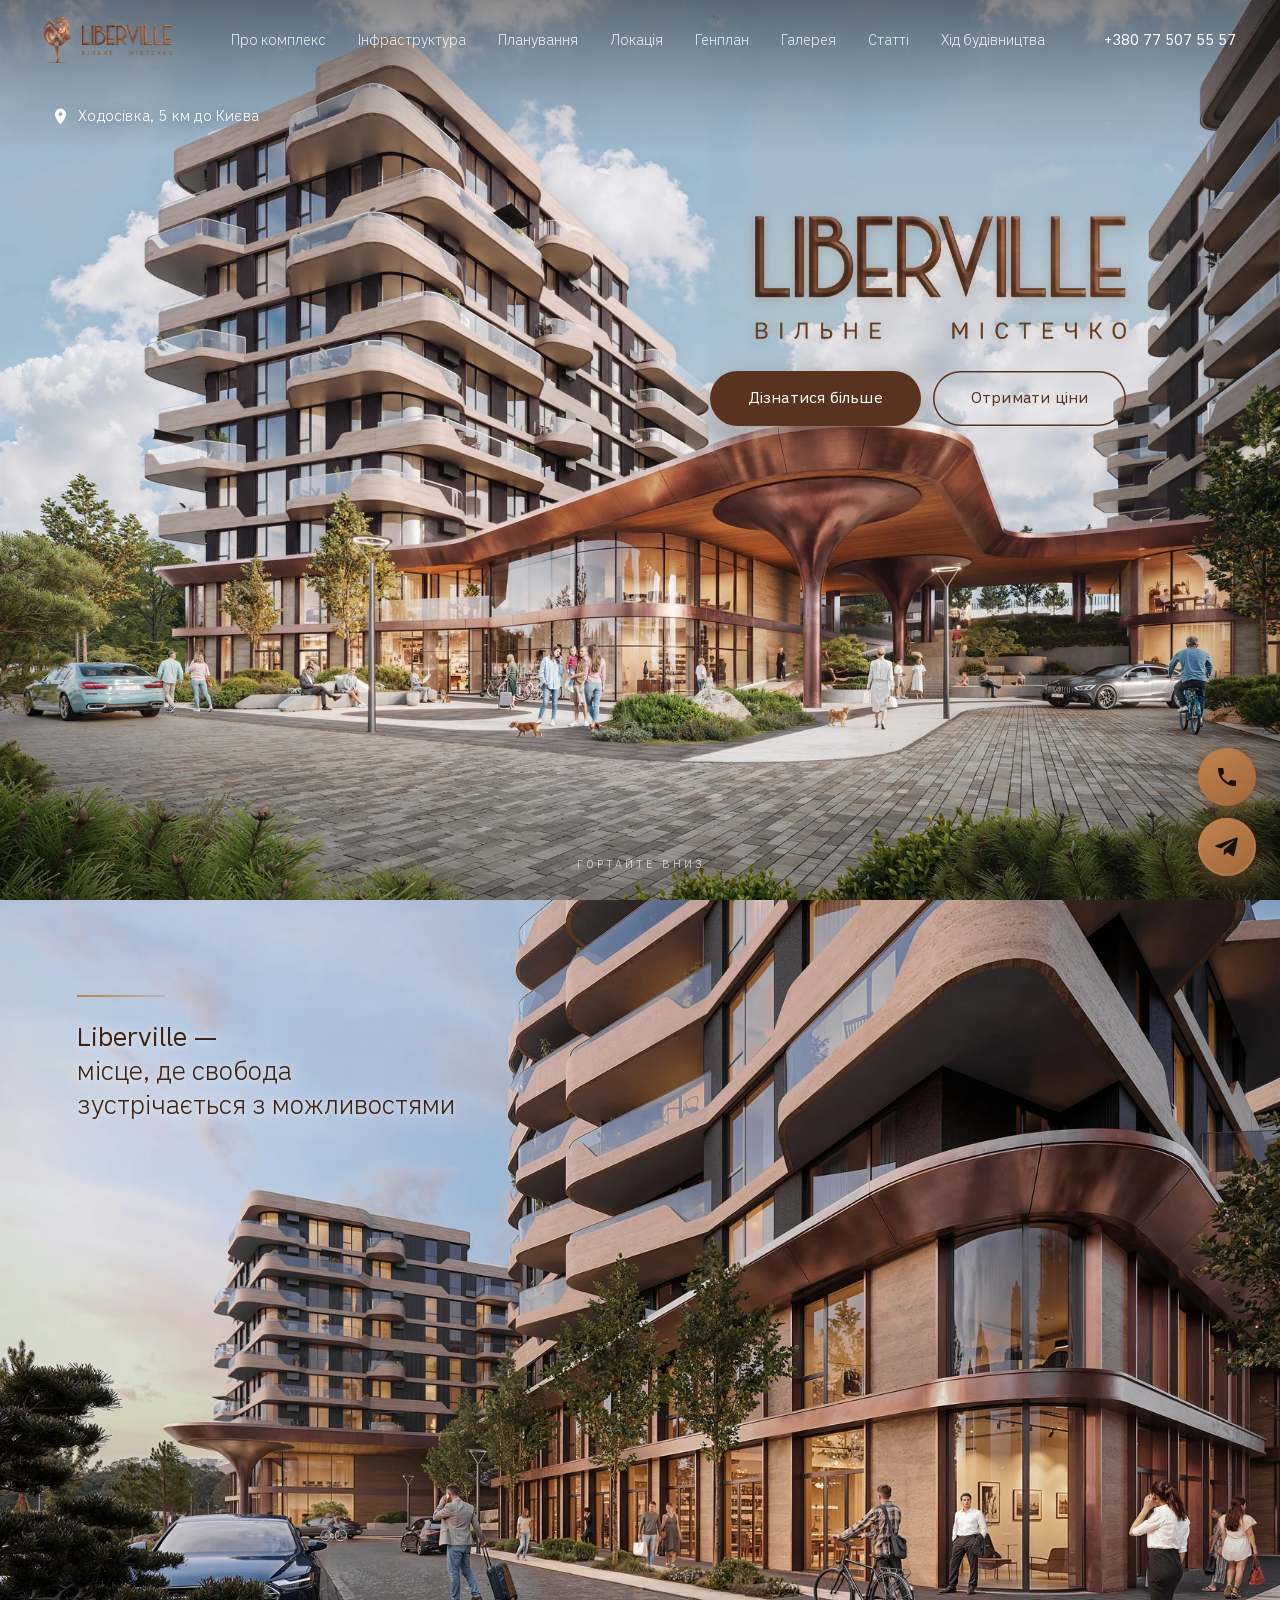
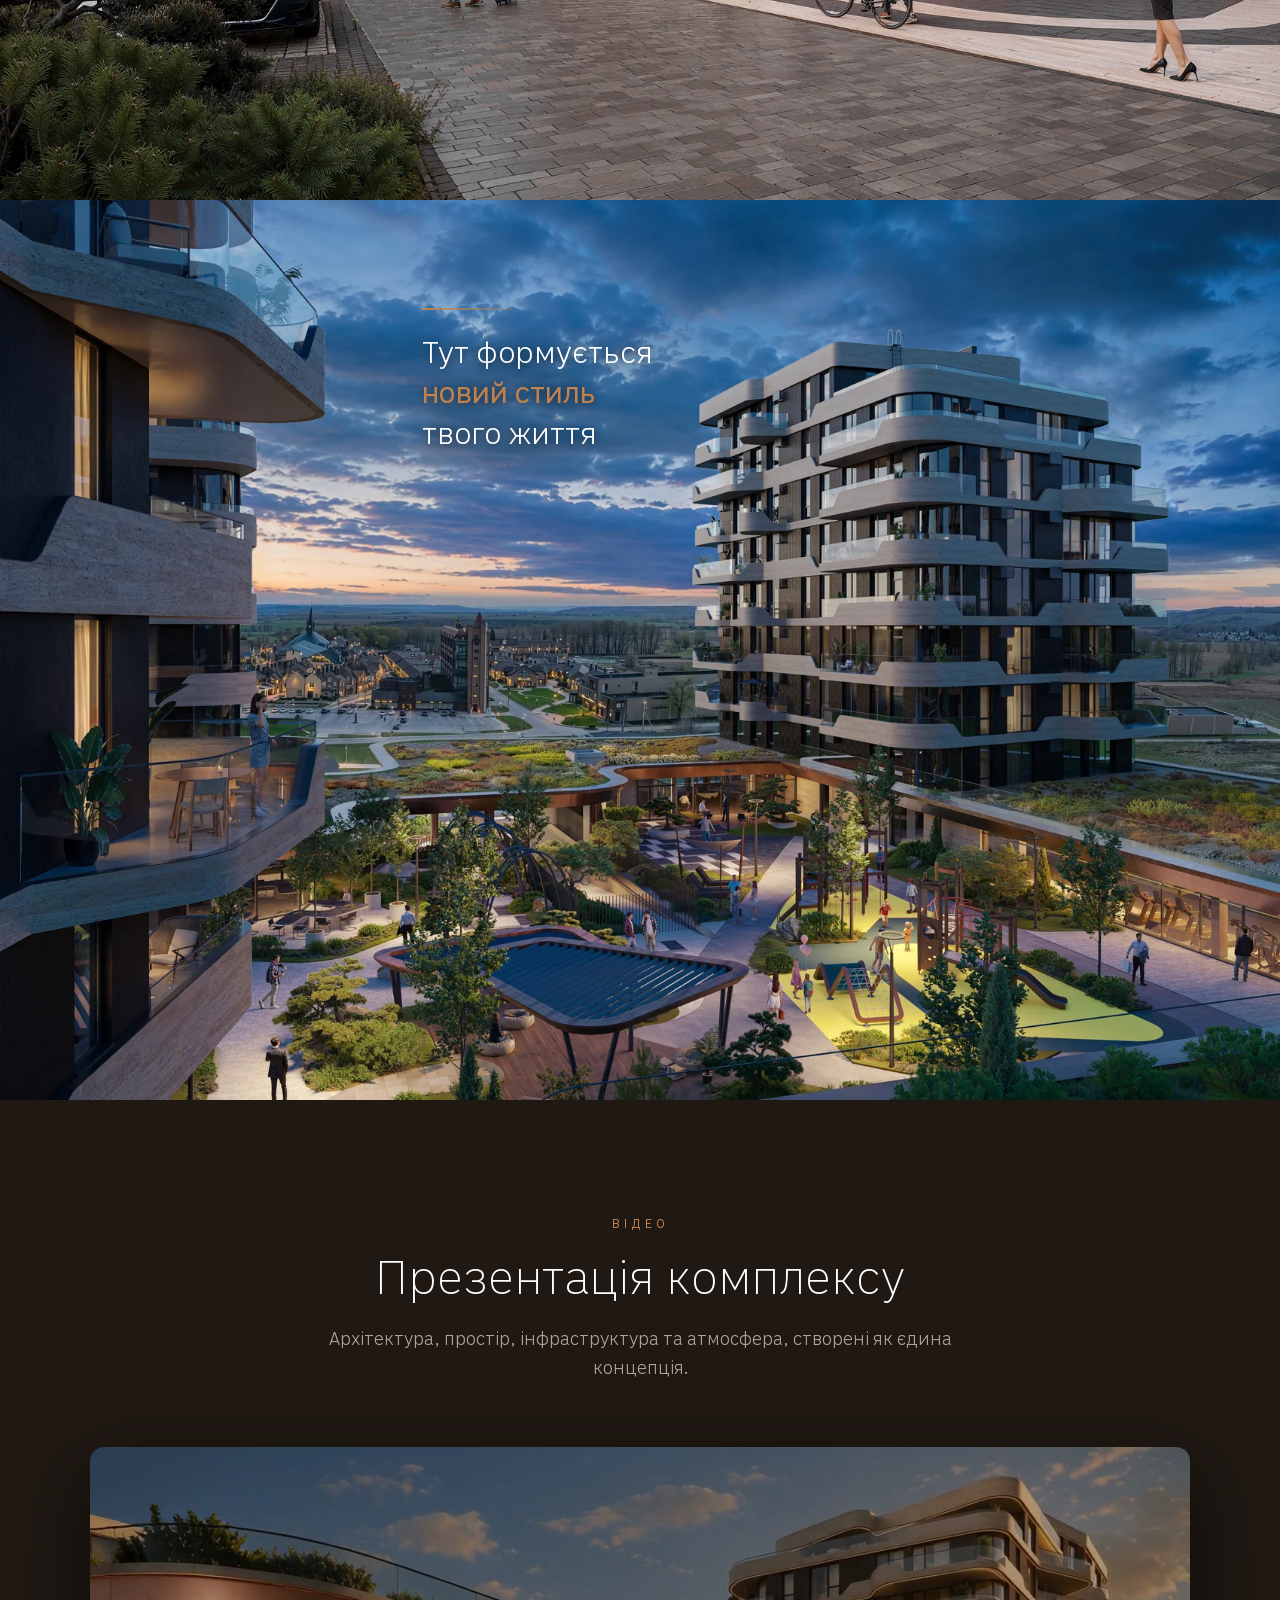
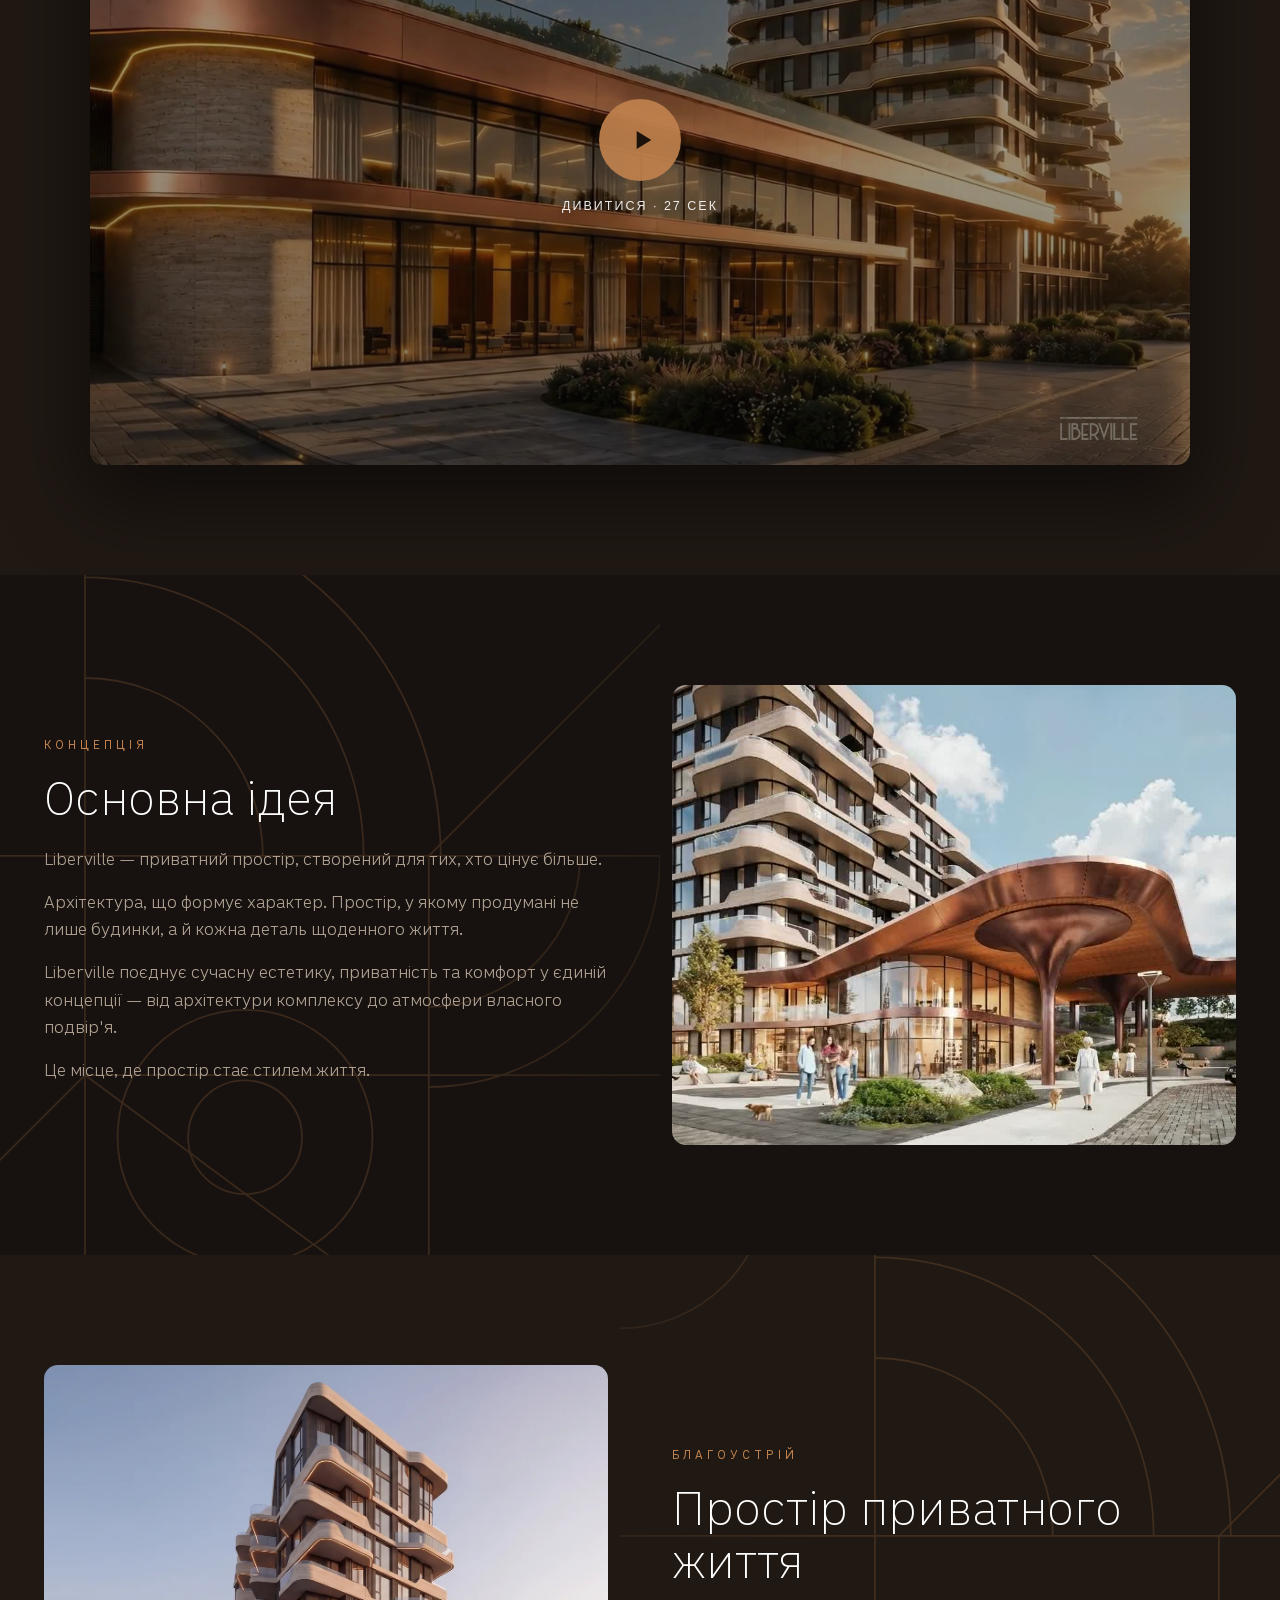
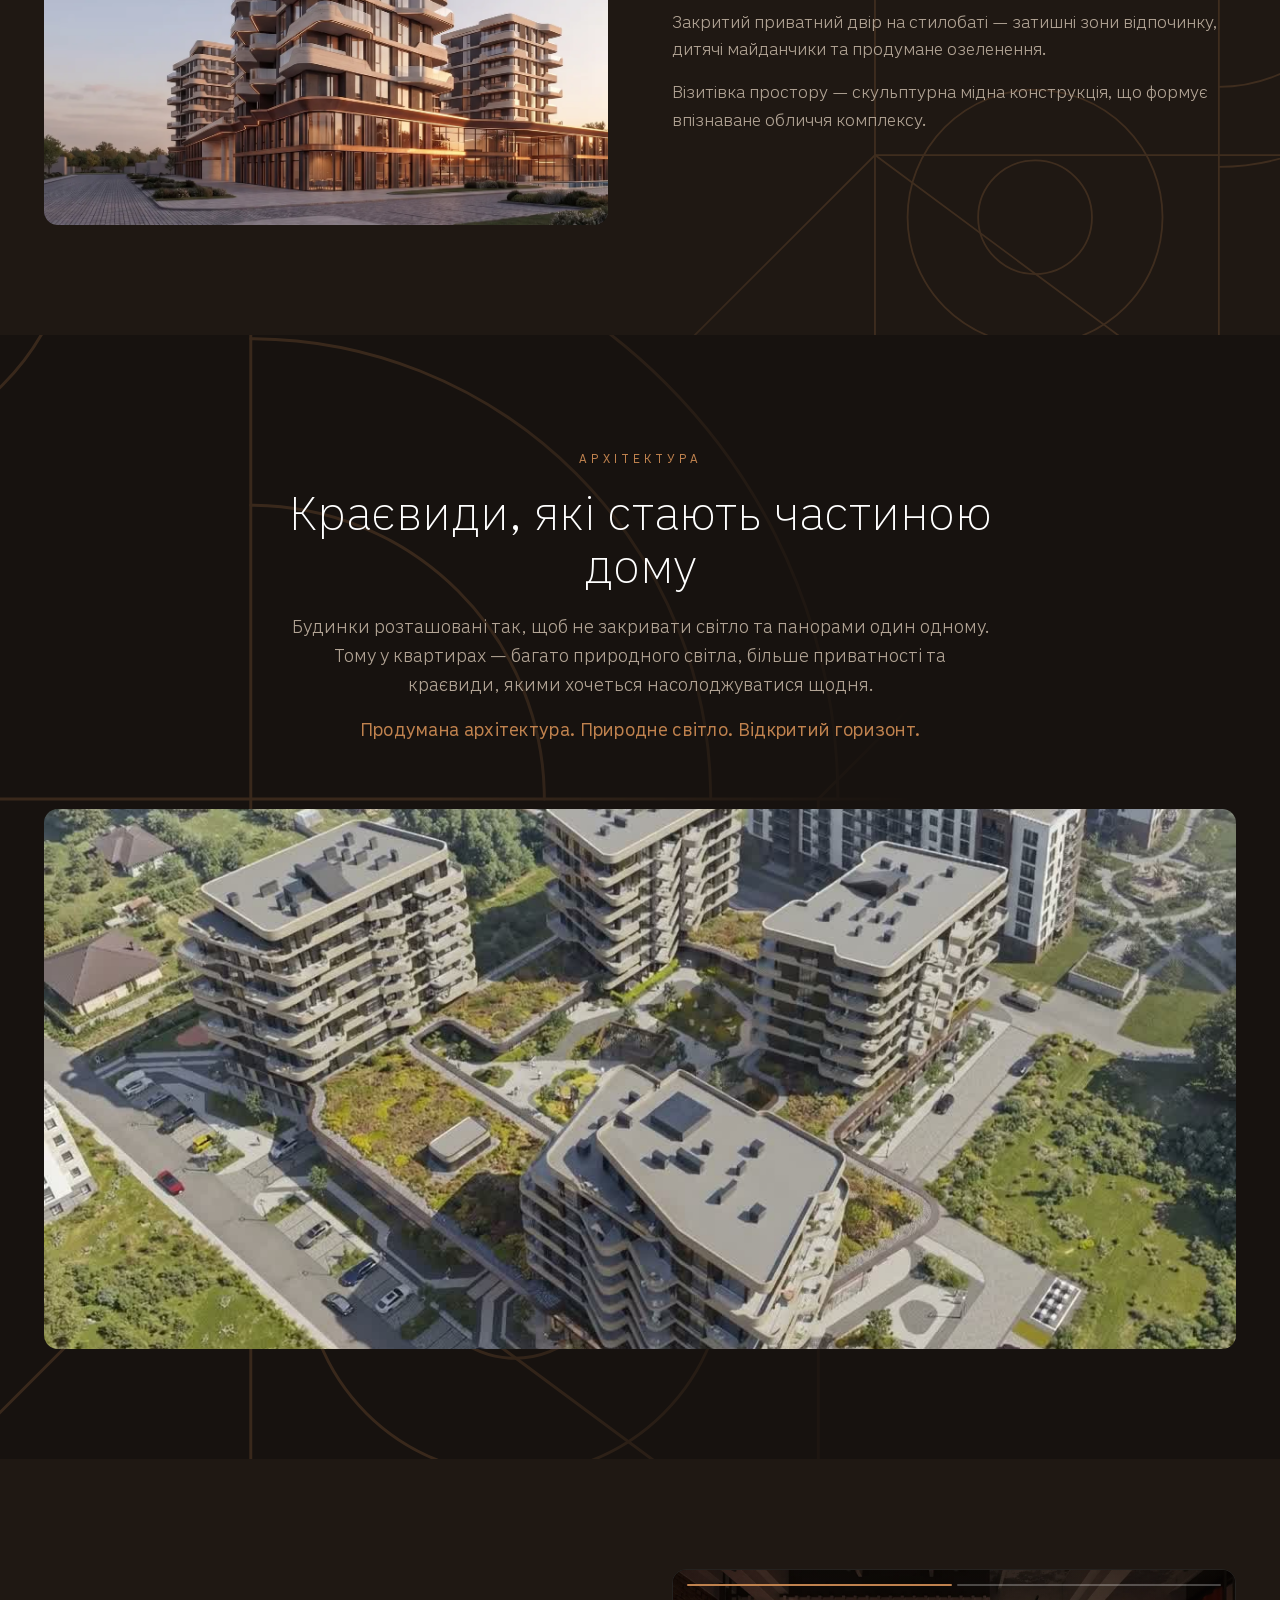
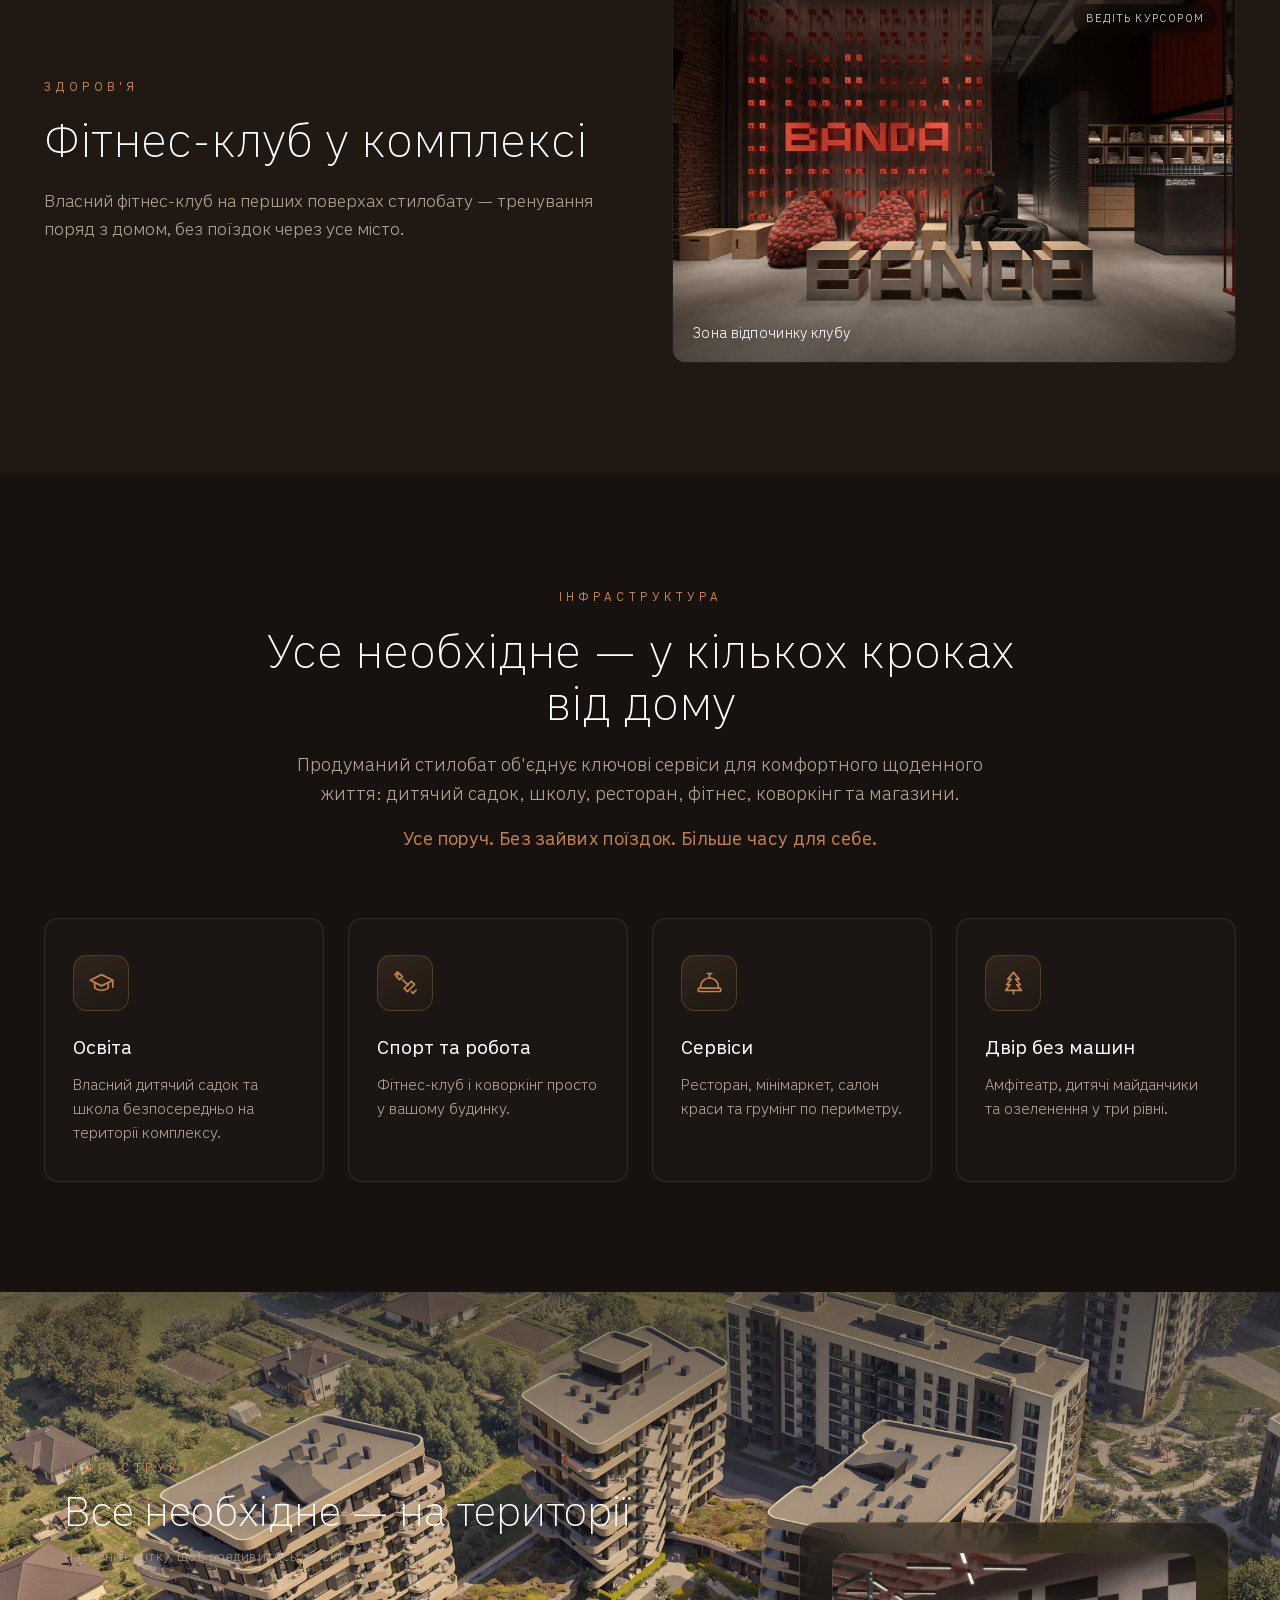
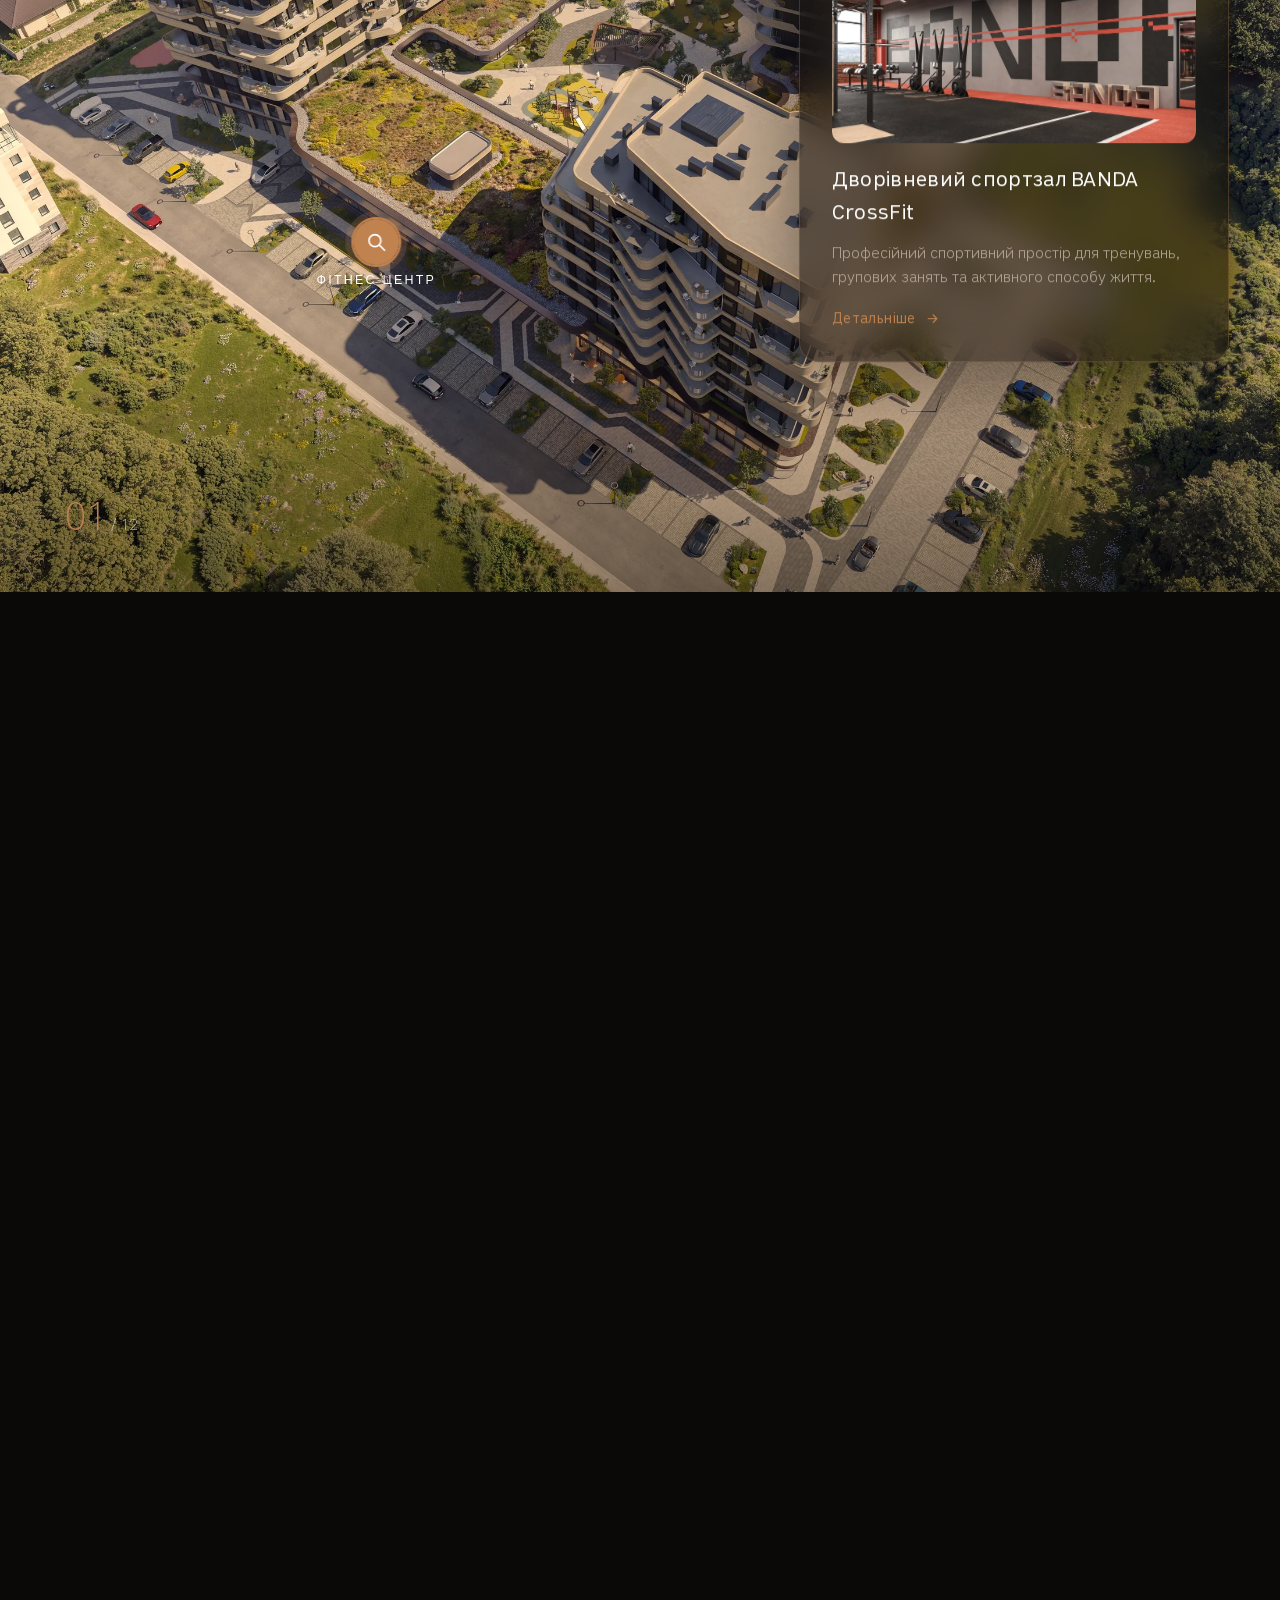
==== commit 7577d93d: "CTA за ТЗ: кнопка дзвінка, друга кнопка на головному, два заклики За «ТЗ CTA Liberville.pdf», чотири" ====
--- a/index.html
+++ b/index.html
@@ -41,7 +41,7 @@
   <link rel="preload" href="/assets/img/hero-mobile.webp" as="image" type="image/webp" media="(max-width:700px)">
   <link rel="preload" href="/assets/fonts/RoadUI-Light.woff2" as="font" type="font/woff2" crossorigin>
   <link rel="preload" href="/assets/fonts/RoadUI-Regular.woff2" as="font" type="font/woff2" crossorigin>
-  <link rel="stylesheet" href="css/style.css">
+  <link rel="stylesheet" href="css/style.css?v=6ad3641d">
 
   <!-- Мікророзмітка Schema.org (для Google: організація, ЖК, сайт) -->
   <script type="application/ld+json">
@@ -494,7 +494,10 @@
           <img src="assets/img/hero-wordmark.png" alt="Liberville — вільне містечко" fetchpriority="high">
         </picture>
       </h1>
-      <a href="#about" class="lead__btn">Дізнатися більше</a>
+      <div class="lead__actions">
+        <a href="#about" class="lead__btn">Дізнатися більше</a>
+        <button type="button" class="lead__btn lead__btn--ghost js-open-modal" data-lead="Ціни">Отримати ціни</button>
+      </div>
     </div>
 
     <span class="lead__scroll" aria-hidden="true">Гортайте вниз</span>
@@ -948,6 +951,21 @@
     </div>
   </section>
 
+  <!-- ЗАКЛИК: ЕКСКУРСІЯ — генплан з мітками суто інформаційний, тут даємо наступний крок -->
+  <section class="section section--dark section--band">
+    <div class="container">
+      <div class="cta-band reveal">
+        <div class="cta-band__text">
+          <h3 class="cta-band__title">Хочете побачити квартал наживо?</h3>
+          <p>Замовте екскурсію територією.</p>
+        </div>
+        <div class="cta-band__actions">
+          <button type="button" class="btn btn--accent js-open-modal" data-lead="Екскурсія">Записатись на екскурсію</button>
+        </div>
+      </div>
+    </div>
+  </section>
+
   <!-- ПЕРЕХІД ДО ОБʼЄКТА: лупа розкривається в повний кадр -->
   <div class="objx" id="objx" aria-hidden="true" role="dialog" aria-modal="true" aria-label="Обʼєкт інфраструктури">
     <div class="objx__zoom"><img alt="" decoding="async"></div>
@@ -1124,8 +1142,15 @@
 
       <p class="pcar__note reveal">Планування з робочої документації проєкту. Актуальні ціни та наявність — у відділі продажу.</p>
 
-      <div class="plan-actions">
-        <a href="assets/pdf/project.pdf" class="btn btn--accent" download>Завантажити презентацію (PDF)</a>
+      <div class="cta-band reveal">
+        <div class="cta-band__text">
+          <h3 class="cta-band__title">Не знайшли підходящий варіант?</h3>
+          <p>Залиште заявку — підберемо планування під ваш запит.</p>
+        </div>
+        <div class="cta-band__actions">
+          <button type="button" class="btn btn--accent js-open-modal" data-lead="Підбір планування">Залишити заявку</button>
+          <a href="assets/pdf/project.pdf" class="btn btn--outline" download>Завантажити презентацію (PDF)</a>
+        </div>
       </div>
     </div>
   </section>
@@ -1342,7 +1367,15 @@
   </div>
 
   <script src="assets/data/plans.js"></script>
-  <script src="js/main.js"></script>
+  <script src="js/main.js?v=6c5c6592"></script>
+
+  <!-- Плаваюча кнопка дзвінка -->
+  <a class="call-fab" href="tel:+380775075557"
+     aria-label="Зателефонувати: +380 77 507 55 57" title="Зателефонувати">
+    <svg viewBox="0 0 24 24" aria-hidden="true" focusable="false">
+      <path d="M6.62 10.79c1.44 2.83 3.76 5.14 6.59 6.59l2.2-2.2c.27-.27.67-.36 1.02-.24 1.12.37 2.33.57 3.57.57.55 0 1 .45 1 1V20c0 .55-.45 1-1 1-9.39 0-17-7.61-17-17 0-.55.45-1 1-1h3.5c.55 0 1 .45 1 1 0 1.25.2 2.45.57 3.57.11.35.03.74-.25 1.02l-2.2 2.2z"/>
+    </svg>
+  </a>
 
   <!-- Плаваюча кнопка Telegram -->
   <a class="tg-fab" href="https://t.me/+380775075557" target="_blank" rel="noopener"
--- a/css/style.css
+++ b/css/style.css
@@ -371,8 +371,8 @@
 .stat__num{display:block;font-size:clamp(32px,4vw,52px);font-weight:200;color:var(--accent);line-height:1.1}
 .stat__label{display:block;margin-top:8px;font-size:14.5px;color:var(--muted)}
 
-/* ===== Плаваюча кнопка Telegram (у фірмовому мідному кольорі) ===== */
-.tg-fab{
+/* ===== Плаваючі кнопки: дзвінок над Telegram (у фірмовому мідному кольорі) ===== */
+.tg-fab,.call-fab{
   position:fixed;right:24px;bottom:24px;z-index:900;
   width:58px;height:58px;border-radius:50%;
   display:flex;align-items:center;justify-content:center;
@@ -381,7 +381,13 @@
   transition:transform .25s ease, box-shadow .25s ease;
 }
 .tg-fab svg{width:27px;height:27px;fill:#17120F;margin-right:2px}
-.tg-fab:hover{transform:translateY(-3px) scale(1.05);box-shadow:0 12px 32px rgba(192,130,78,.55)}
+/* дзвінок — над Telegram: 24 відступ + 58 кнопка + 12 проміжок */
+.call-fab{bottom:94px}
+.call-fab svg{width:24px;height:24px;fill:#17120F}
+.tg-fab:hover,.call-fab:hover{transform:translateY(-3px) scale(1.05);box-shadow:0 12px 32px rgba(192,130,78,.55)}
+/* поки відкрита форма заявки — кнопки ховаються, щоб не лягати на поля й «Відправити».
+   Модалка в розмітці стоїть раніше за кнопки на всіх сторінках, тож вистачає ~ */
+.modal.is-open ~ .tg-fab,.modal.is-open ~ .call-fab{opacity:0;visibility:hidden;pointer-events:none}
 /* м'який пульс, щоб кнопку помічали */
 .tg-fab::after{
   content:'';position:absolute;inset:0;border-radius:50%;
@@ -395,8 +401,11 @@
 }
 @media(prefers-reduced-motion:reduce){.tg-fab::after{animation:none}}
 @media(max-width:600px){
-  .tg-fab{right:16px;bottom:16px;width:52px;height:52px}
+  /* 52px — з запасом більше мінімальних 44px під палець */
+  .tg-fab,.call-fab{right:16px;bottom:16px;width:52px;height:52px}
+  .call-fab{bottom:80px}   /* 16 + 52 + 12 */
   .tg-fab svg{width:24px;height:24px}
+  .call-fab svg{width:21px;height:21px}
 }
 
 /* ===== Забудовник ===== */
@@ -780,11 +789,19 @@
   box-shadow:0 12px 34px rgba(50,26,14,.32);transition:.25s;
 }
 .lead__btn:hover{background:var(--accent);transform:translateY(-2px)}
+/* дві кнопки поруч: «Дізнатися більше» — основна, «Отримати ціни» — контурна.
+   Контур — через inset-тінь, а не border, щоб обидві кнопки були однакового розміру */
+.lead__actions{display:flex;gap:12px;justify-content:flex-end;flex-wrap:wrap;margin-top:32px}
+.lead__actions .lead__btn{margin-top:0}
+button.lead__btn{font-family:inherit;line-height:inherit;border:0;cursor:pointer}
+.lead__btn--ghost{background:transparent;color:#5A3320;box-shadow:inset 0 0 0 1.5px #5A3320}
+.lead__btn--ghost:hover{background:#5A3320;color:#fff}
 
 /* поява */
 .lead__title{opacity:0;transform:translateY(16px);animation:leadIn 1.1s cubic-bezier(.2,.7,.2,1) .35s forwards}
 .lead__sub{opacity:0;transform:translateY(12px);animation:leadIn 1s cubic-bezier(.2,.7,.2,1) .55s forwards}
 .lead__btn{opacity:0;transform:translateY(12px);animation:leadIn 1s cubic-bezier(.2,.7,.2,1) .72s forwards}
+.lead__btn--ghost{animation-delay:.86s}
 
 .lead__scroll{
   position:absolute;z-index:3;bottom:26px;left:50%;transform:translateX(-50%);
@@ -809,6 +826,23 @@
   .lead__title img{width:min(46vw,215px)}
   .lead__sub{margin-top:10px;font-size:14.5px}
   .lead__btn{margin-top:auto;align-self:center}
+  /* Кнопки стовпчиком по центру. Поруч в один рядок вони доходили до правого краю
+     й лягали під плаваючі кнопки дзвінка і Telegram. Ширина рахується так, щоб права
+     межа завжди лишалась лівіше колонки тих кнопок (16 + 52 + запас) на будь-якій висоті екрана. */
+  .lead__actions{
+    margin-top:auto;align-self:center;
+    flex-direction:column;align-items:stretch;gap:10px;
+    width:min(220px,calc(100vw - 152px));
+  }
+  /* align-self:stretch — інакше загальне .lead__btn{align-self:center} робить кнопки різної ширини */
+  .lead__actions .lead__btn{padding:13px 18px;font-size:14.5px;text-align:center;align-self:stretch}
+  /* під кнопкою на мобільному кадрі — фасад ~28% яскравості: коричневий контур там
+     дає лише 3.4:1. Темне скло з білим текстом читається незалежно від кадру */
+  .lead__btn--ghost{
+    color:#fff;background:rgba(23,18,15,.46);
+    box-shadow:inset 0 0 0 1.5px rgba(255,255,255,.72);
+    -webkit-backdrop-filter:blur(8px);backdrop-filter:blur(8px);
+  }
   .lead__place{top:88px;right:5vw;left:auto;transform:none;font-size:13.5px}
 }
 
@@ -1535,3 +1569,28 @@
   letter-spacing:.3px;
 }
 @media (max-width:700px){.section__lead--accent{margin-top:12px}}
+
+/* ===== Заклик посеред сторінки: текст ліворуч, кнопки праворуч =====
+   Після каруселі планувань («Не знайшли підходящий варіант?»)
+   і після генплану з мітками («Хочете побачити квартал наживо?»). */
+.cta-band{
+  display:flex;align-items:center;justify-content:space-between;gap:24px 40px;flex-wrap:wrap;
+  padding:34px 40px;border-radius:var(--radius);
+  border:1px solid rgba(192,130,78,.28);
+  background:linear-gradient(120deg,rgba(192,130,78,.10),rgba(192,130,78,.03));
+}
+.cta-band__text{flex:1 1 380px}
+.cta-band__title{font-size:clamp(21px,2.1vw,27px);font-weight:300;line-height:1.3;margin-bottom:6px}
+.cta-band__text p{color:var(--muted);font-size:16px;margin:0}
+.cta-band__actions{display:flex;gap:12px;flex-wrap:wrap}
+.cta-band__actions .btn{text-align:center}
+#plan .cta-band{margin-top:40px}
+/* окрема смуга після генплану: відступ лише зверху — далі одразу «Деталі» того ж тону */
+.section--band{padding:64px 0 0}
+@media(max-width:700px){
+  .cta-band{padding:26px 22px;flex-direction:column;align-items:stretch}
+  .cta-band__text{flex:none}
+  .cta-band__actions{flex-direction:column}
+  .cta-band__actions .btn{width:100%}
+  .section--band{padding:44px 0 0}
+}
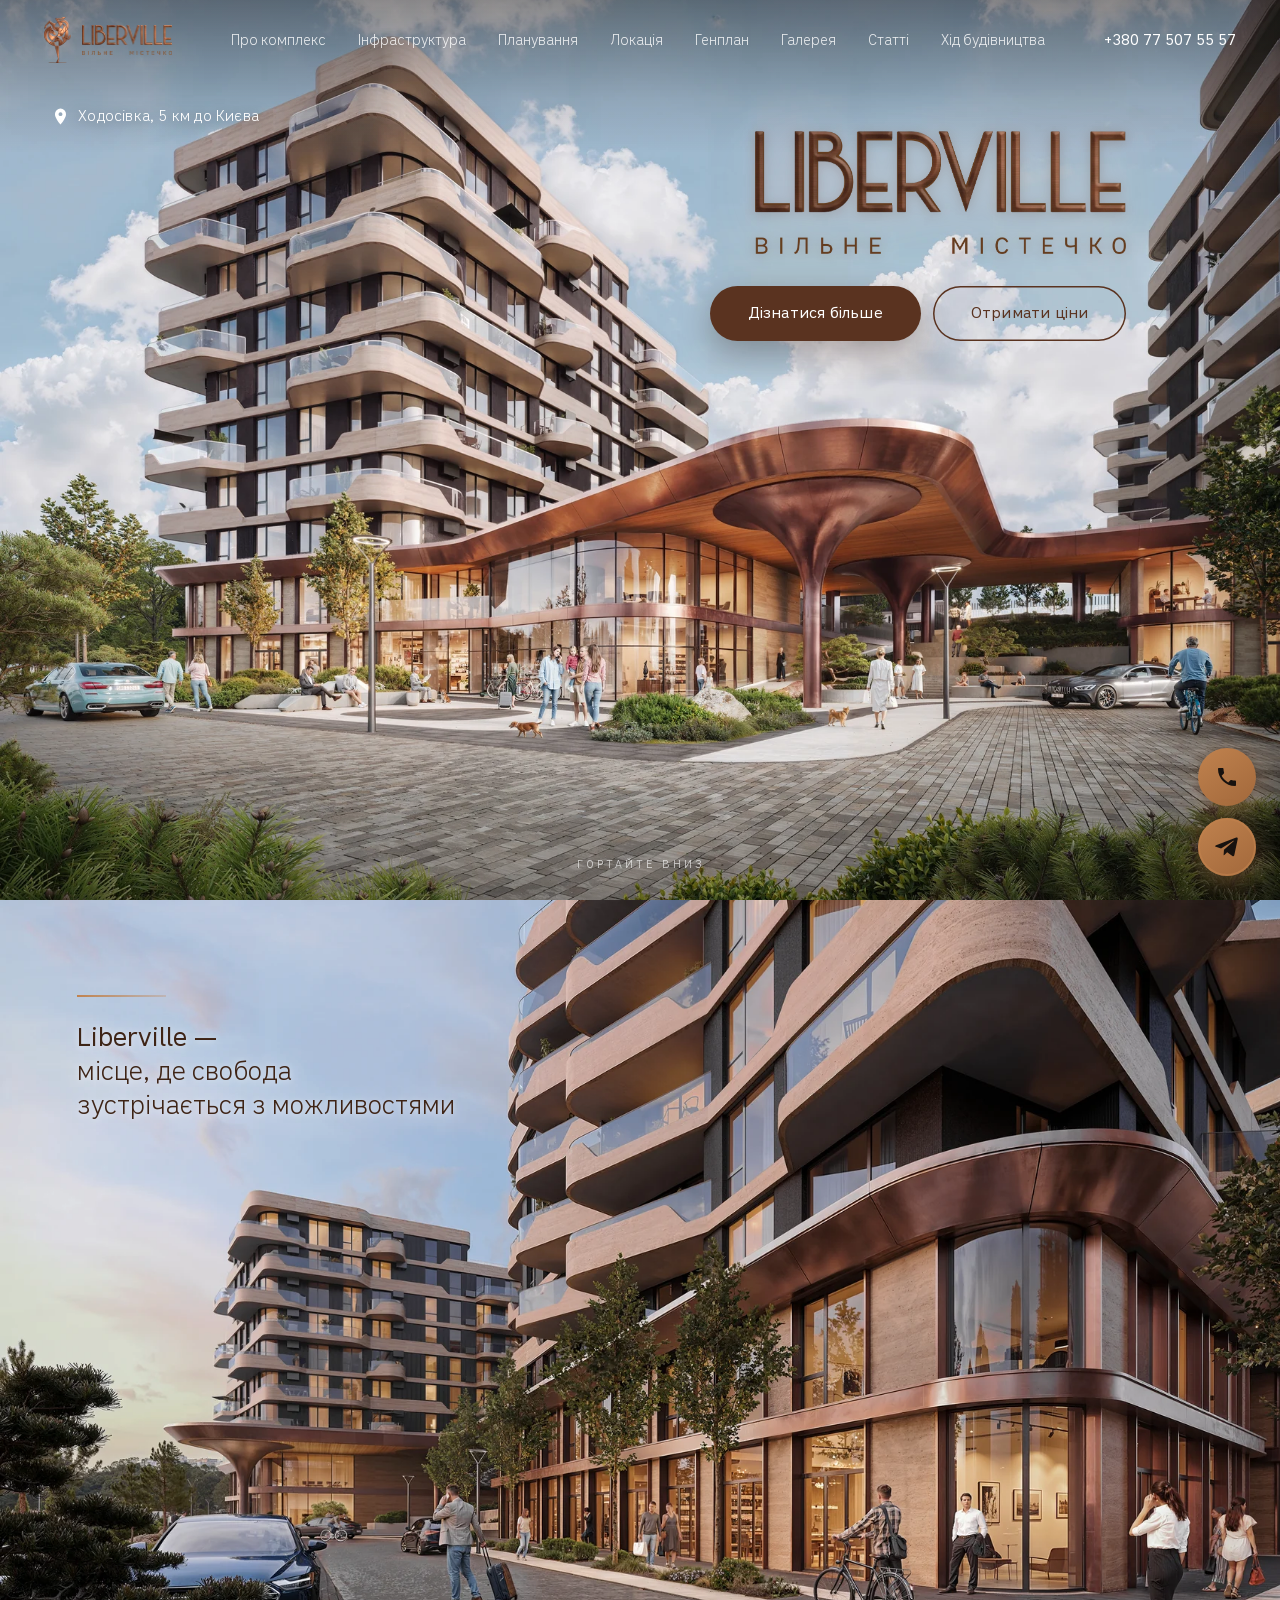
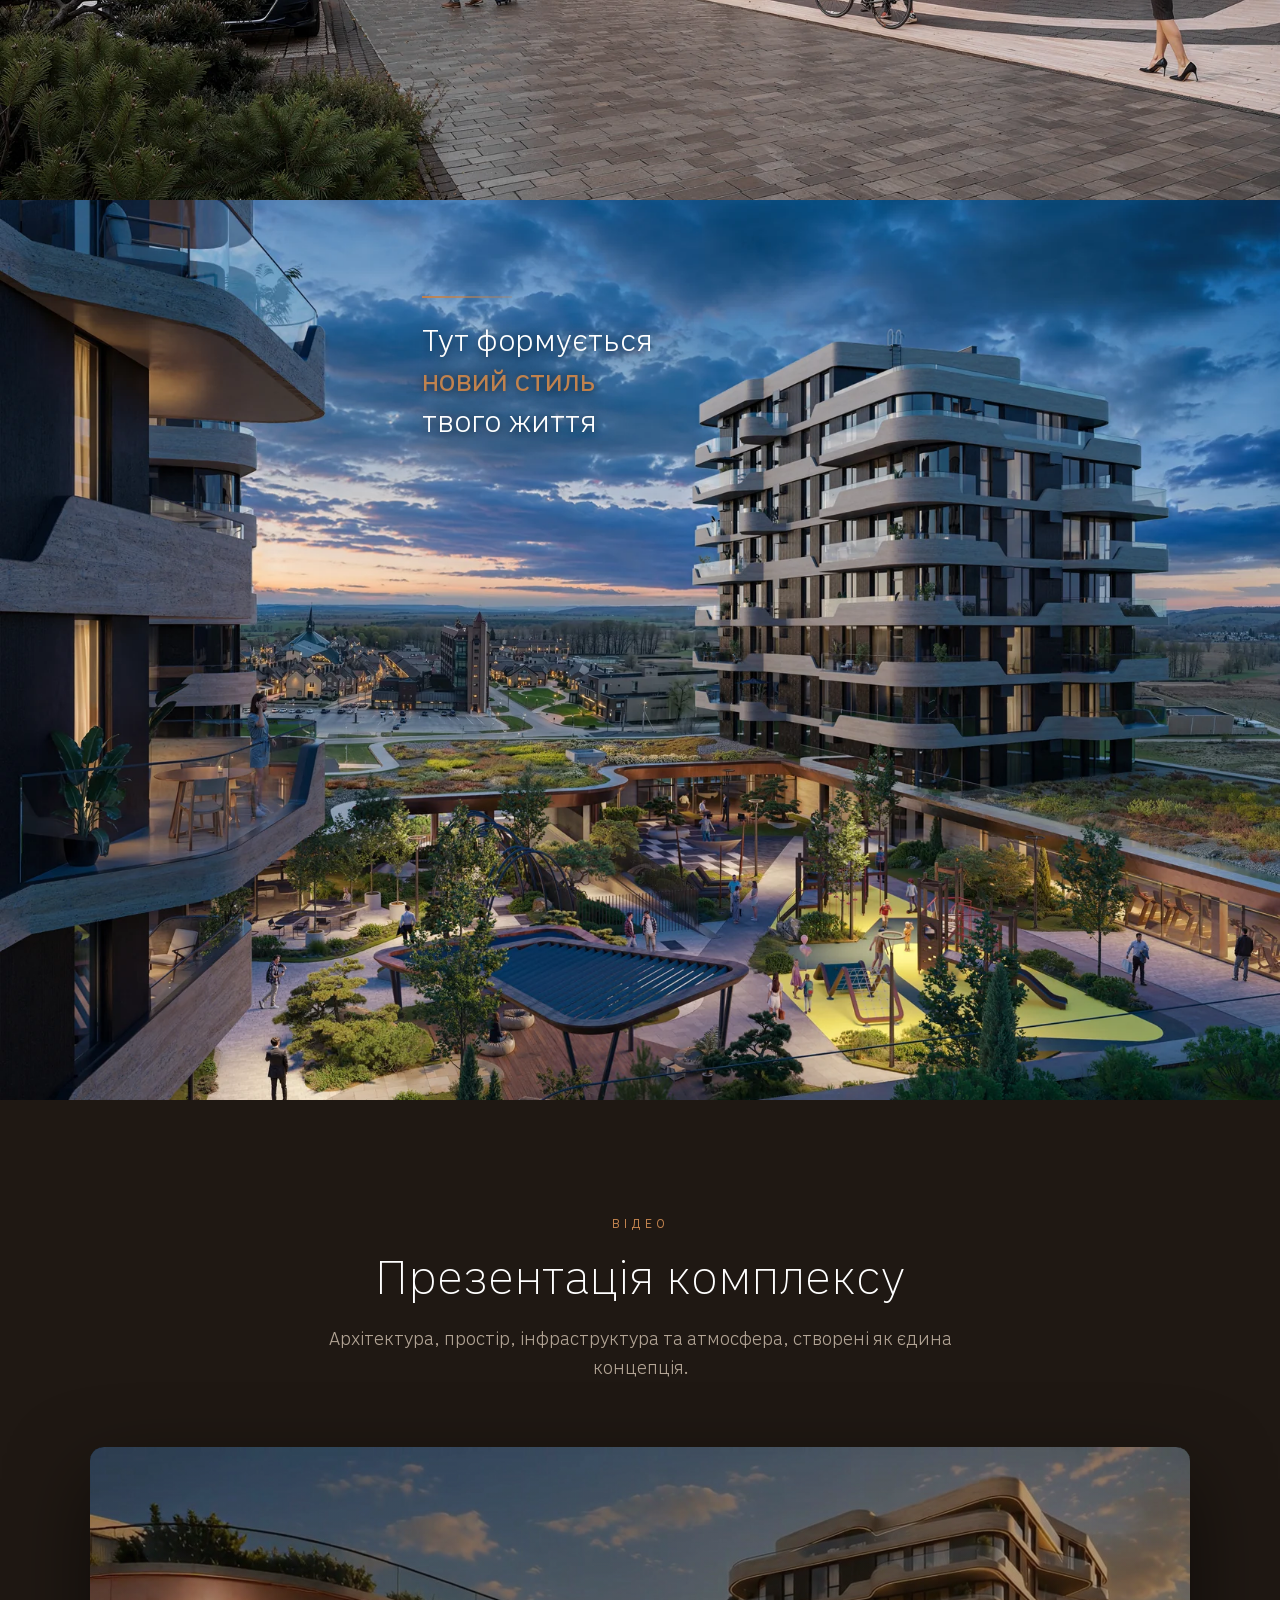
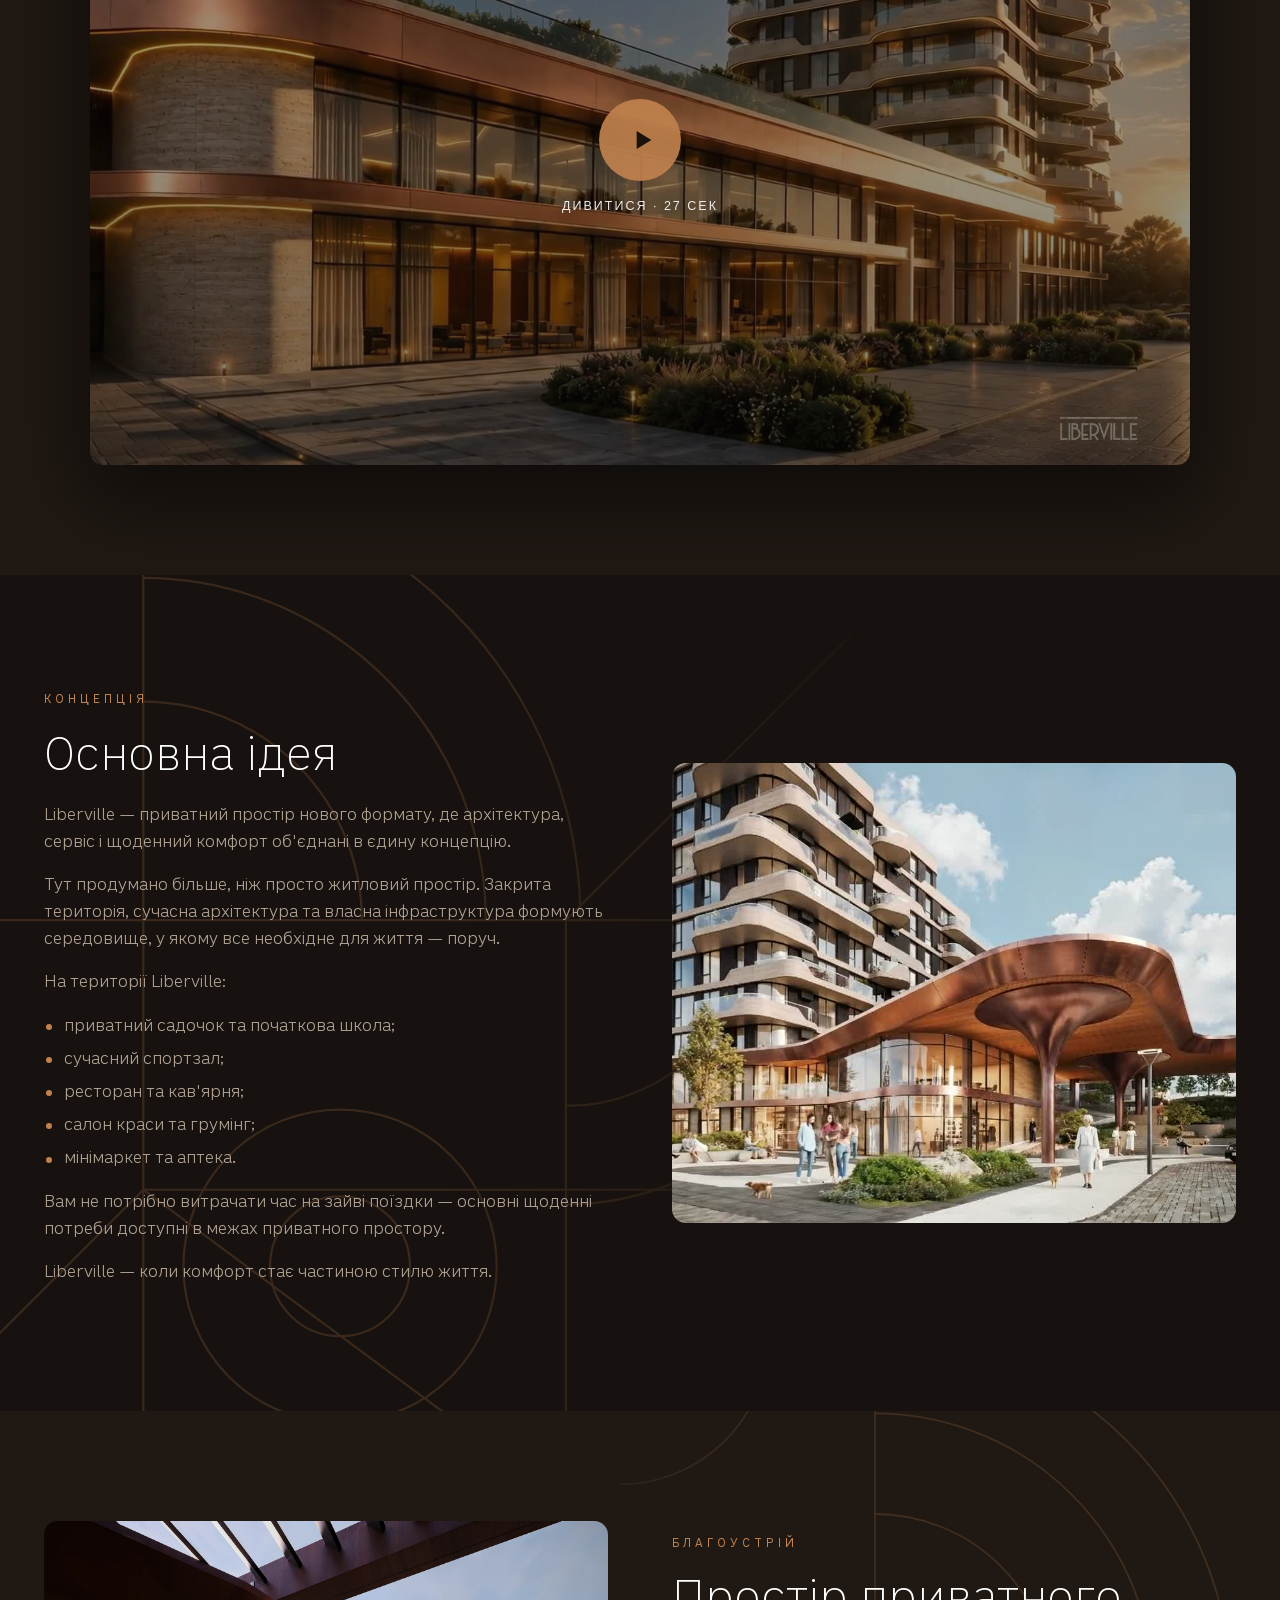
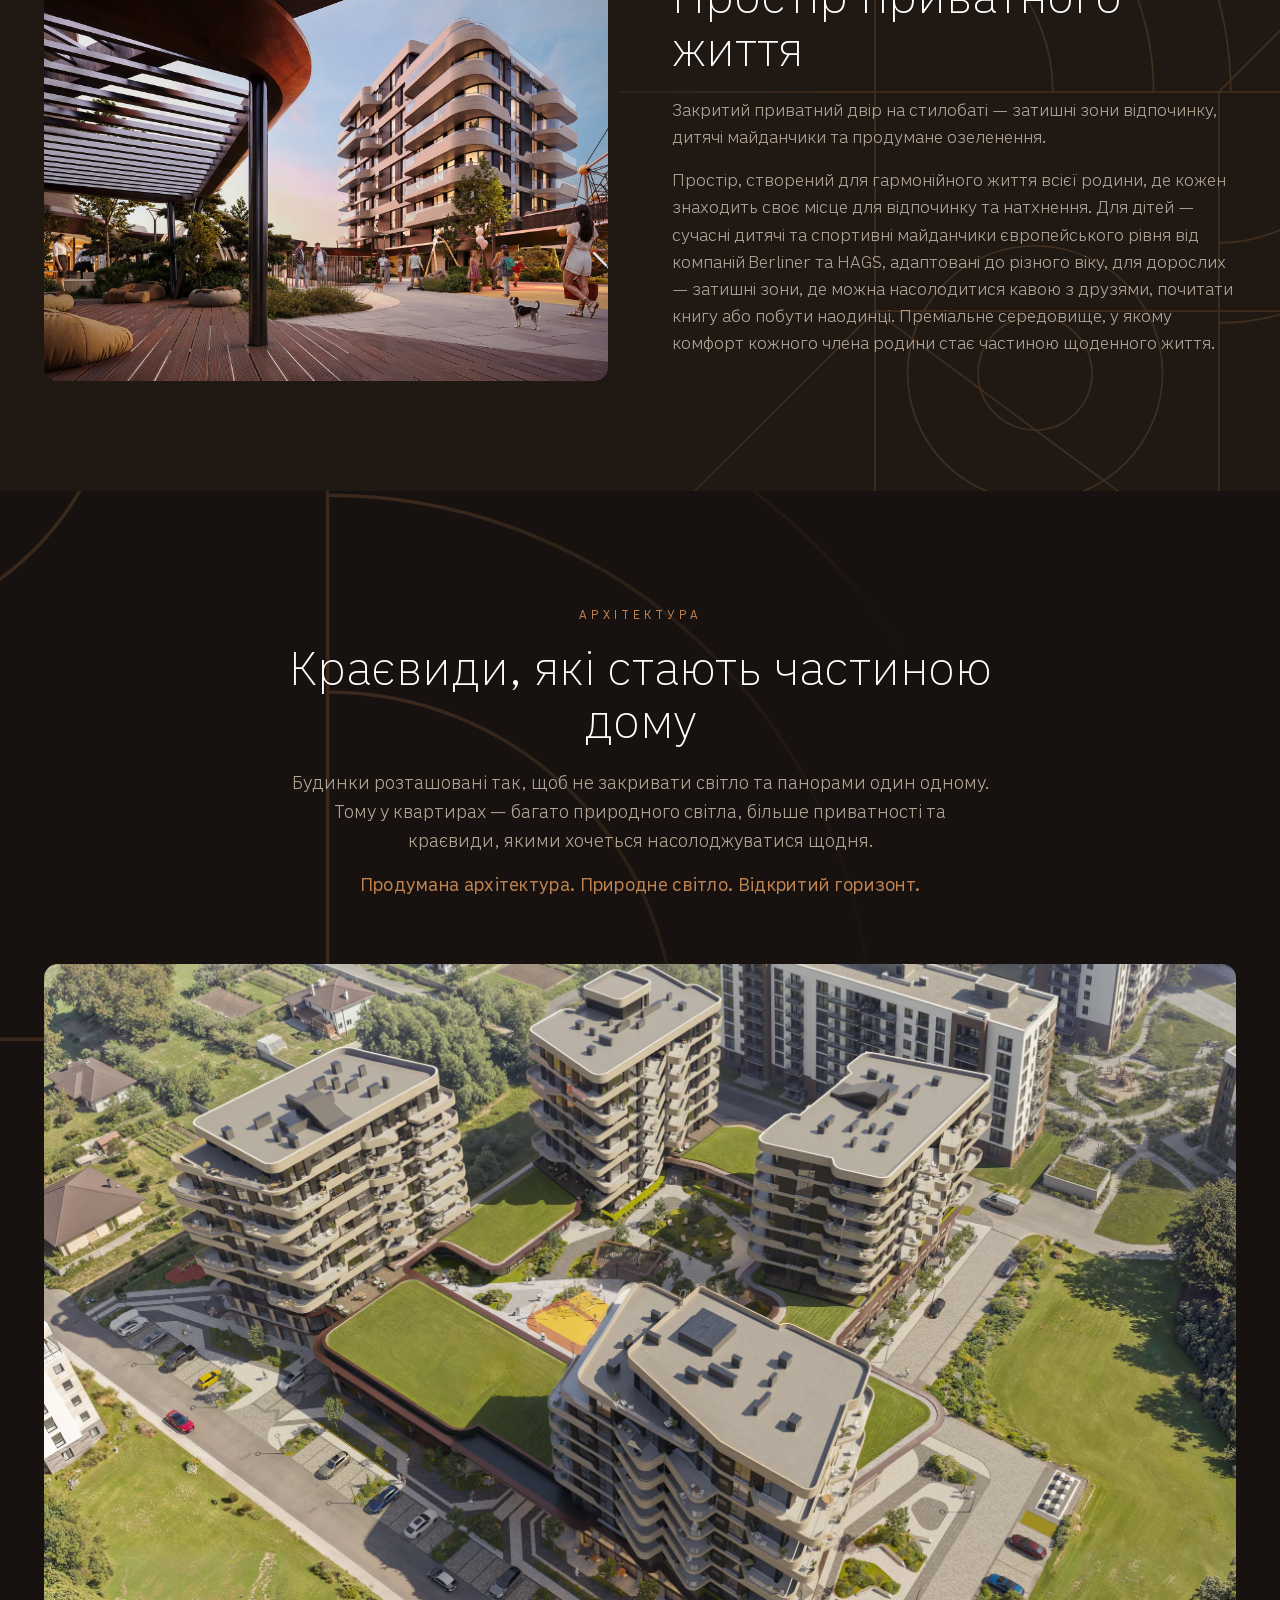
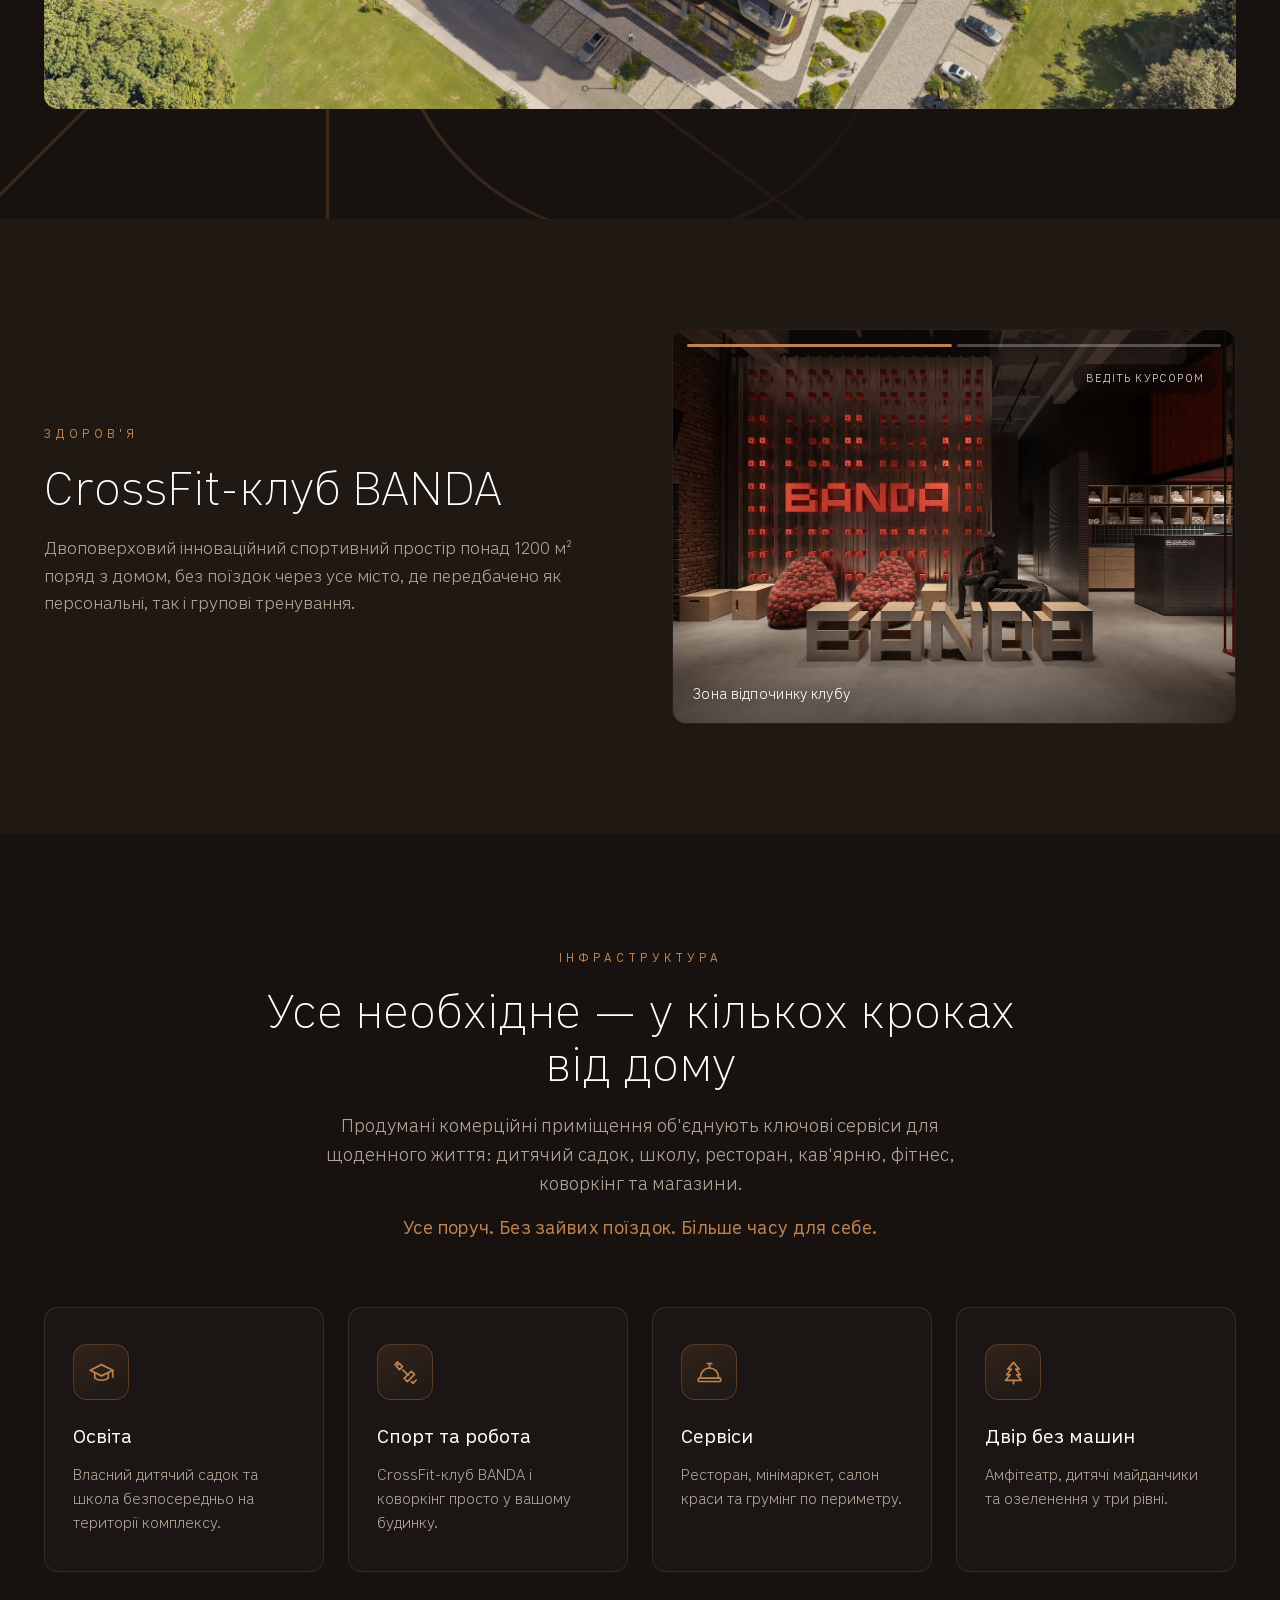
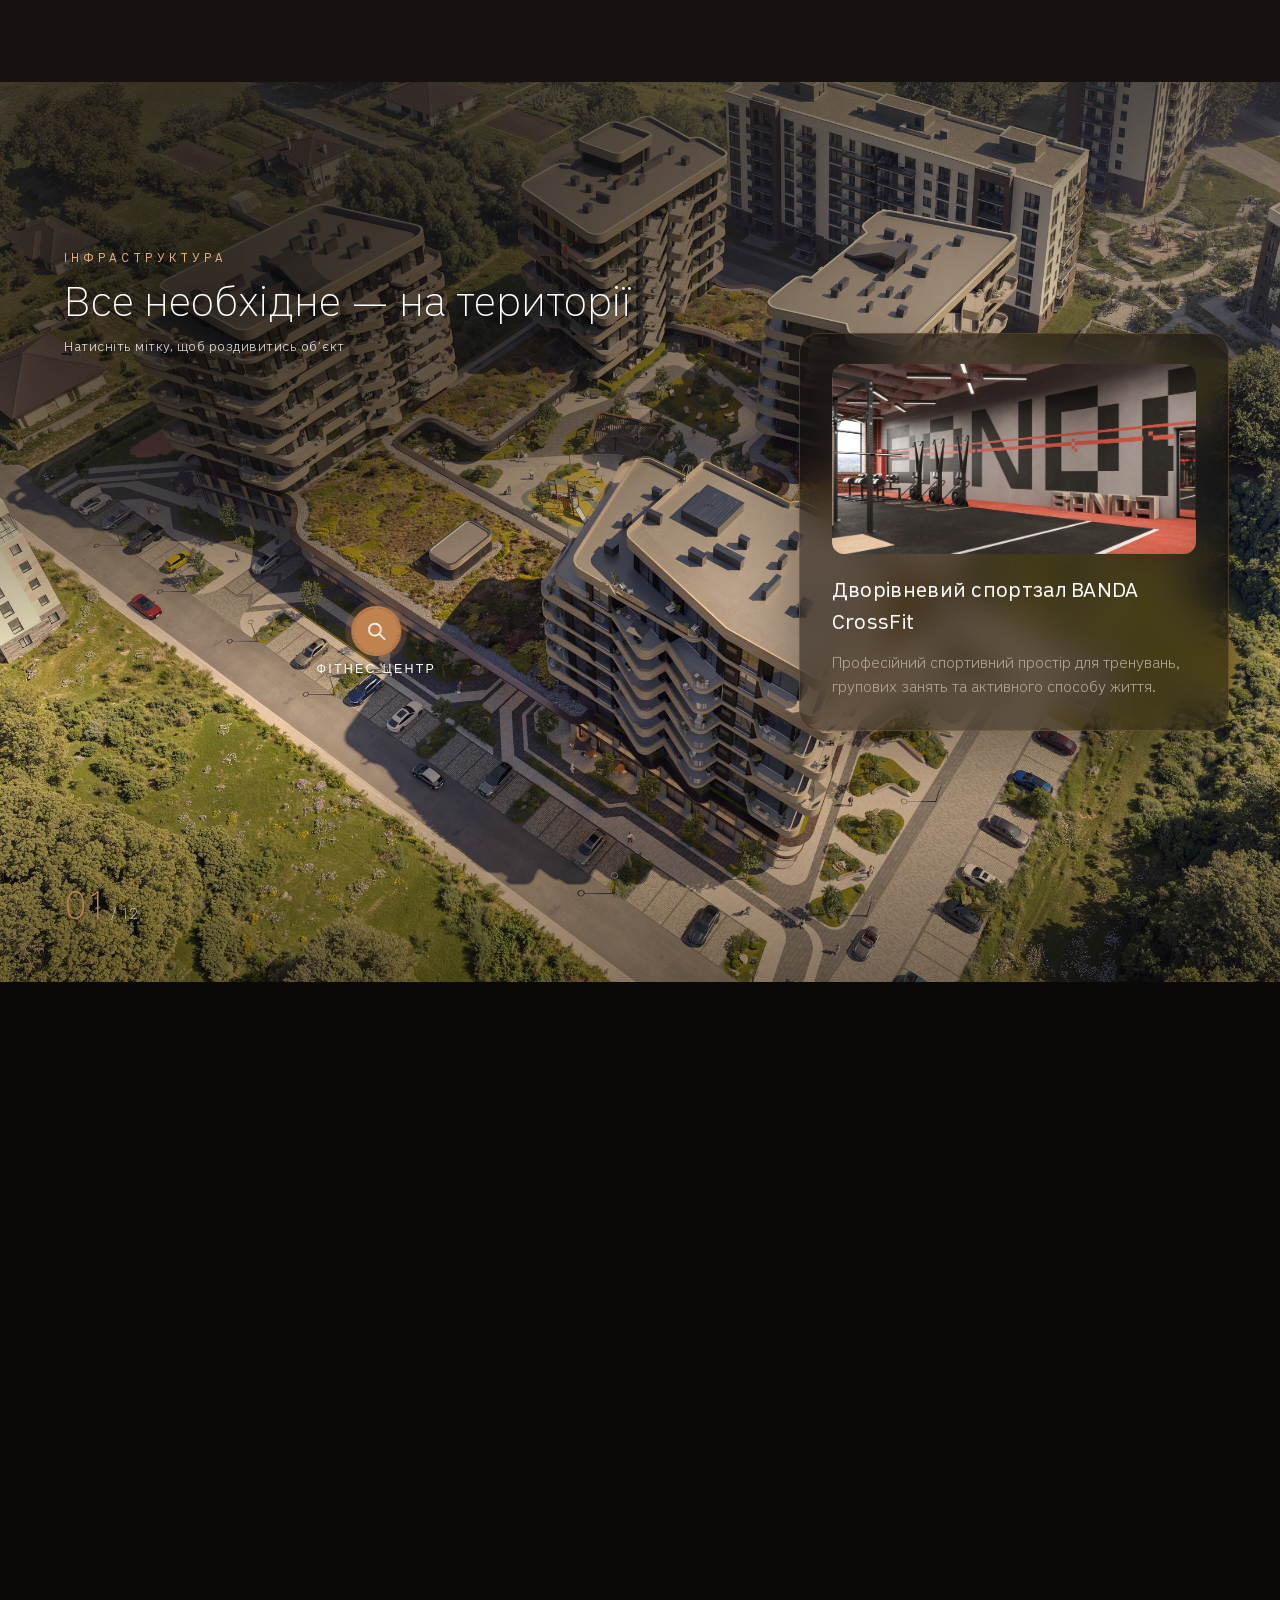
==== commit 187c8150: "Правки замовника «Liberville правки – копія.pdf»: усе, що не чекає рішень Тексти: - «Основна ідея» —" ====
--- a/index.html
+++ b/index.html
@@ -3,6 +3,14 @@
 <head>
   <meta charset="UTF-8">
   <meta name="viewport" content="width=device-width, initial-scale=1.0">
+
+  <!-- Google Tag Manager -->
+  <script>(function(w,d,s,l,i){w[l]=w[l]||[];w[l].push({'gtm.start':
+  new Date().getTime(),event:'gtm.js'});var f=d.getElementsByTagName(s)[0],
+  j=d.createElement(s),dl=l!='dataLayer'?'&l='+l:'';j.async=true;j.src=
+  'https://www.googletagmanager.com/gtm.js?id='+i+dl;f.parentNode.insertBefore(j,f);
+  })(window,document,'script','dataLayer','GTM-55MV9QTR');</script>
+  <!-- End Google Tag Manager -->
 
   <!-- Google Analytics 4 -->
   <script async src="https://www.googletagmanager.com/gtag/js?id=G-SY2NJYV4XC"></script>
@@ -41,7 +49,7 @@
   <link rel="preload" href="/assets/img/hero-mobile.webp" as="image" type="image/webp" media="(max-width:700px)">
   <link rel="preload" href="/assets/fonts/RoadUI-Light.woff2" as="font" type="font/woff2" crossorigin>
   <link rel="preload" href="/assets/fonts/RoadUI-Regular.woff2" as="font" type="font/woff2" crossorigin>
-  <link rel="stylesheet" href="css/style.css?v=6ad3641d">
+  <link rel="stylesheet" href="css/style.css?v=90f065aa">
 
   <!-- Мікророзмітка Schema.org (для Google: організація, ЖК, сайт) -->
   <script type="application/ld+json">
@@ -423,6 +431,11 @@
   </script>
 </head>
 <body>
+  <!-- Google Tag Manager (noscript) -->
+  <noscript><iframe src="https://www.googletagmanager.com/ns.html?id=GTM-55MV9QTR"
+  height="0" width="0" style="display:none;visibility:hidden"></iframe></noscript>
+  <!-- End Google Tag Manager (noscript) -->
+
 
   <!-- ПРЕЛОАДЕР -->
   <div class="preloader" id="preloader">
@@ -456,7 +469,7 @@
         <a href="#infrastructure">Інфраструктура</a>
         <a href="#plan">Планування</a>
         <a href="#location">Локація</a>
-        <a href="#genplan">Генплан</a>
+        <a href="#infra-map">Генплан</a>
         <a href="gallery.html">Галерея</a>
         <a href="articles.html">Статті</a>
         <a href="progress.html">Хід будівництва</a>
@@ -581,10 +594,18 @@
       <div class="two-cols__text reveal">
         <span class="eyebrow">Концепція</span>
         <h2 class="section__title">Основна ідея</h2>
-        <p>Liberville — приватний простір, створений для тих, хто цінує більше.</p>
-        <p>Архітектура, що формує характер. Простір, у якому продумані не лише будинки, а й кожна деталь щоденного життя.</p>
-        <p>Liberville поєднує сучасну естетику, приватність та комфорт у єдиній концепції — від архітектури комплексу до атмосфери власного подвір'я.</p>
-        <p>Це місце, де простір стає стилем життя.</p>
+        <p>Liberville — приватний простір нового формату, де архітектура, сервіс і щоденний комфорт об'єднані в єдину концепцію.</p>
+        <p>Тут продумано більше, ніж просто житловий простір. Закрита територія, сучасна архітектура та власна інфраструктура формують середовище, у якому все необхідне для життя — поруч.</p>
+        <p>На території Liberville:</p>
+        <ul class="about-list">
+          <li>приватний садочок та початкова школа;</li>
+          <li>сучасний спортзал;</li>
+          <li>ресторан та кав'ярня;</li>
+          <li>салон краси та грумінг;</li>
+          <li>мінімаркет та аптека.</li>
+        </ul>
+        <p>Вам не потрібно витрачати час на зайві поїздки — основні щоденні потреби доступні в межах приватного простору.</p>
+        <p>Liberville — коли комфорт стає частиною стилю життя.</p>
       </div>
       <div class="two-cols__media reveal">
         <video src="assets/video/about.mp4" poster="assets/img/about_poster.jpg" muted loop playsinline preload="none" data-autoplay></video>
@@ -599,12 +620,12 @@
         <span class="eyebrow">Благоустрій</span>
         <h2 class="section__title">Простір приватного життя</h2>
         <p>Закритий приватний двір на стилобаті — затишні зони відпочинку, дитячі майданчики та продумане озеленення.</p>
-        <p>Візитівка простору — скульптурна мідна конструкція, що формує впізнаване обличчя комплексу.</p>
+        <p>Простір, створений для гармонійного життя всієї родини, де кожен знаходить своє місце для відпочинку та натхнення. Для дітей — сучасні дитячі та спортивні майданчики європейського рівня від компаній Berliner та HAGS, адаптовані до різного віку, для дорослих — затишні зони, де можна насолодитися кавою з друзями, почитати книгу або побути наодинці. Преміальне середовище, у якому комфорт кожного члена родини стає частиною щоденного життя.</p>
       </div>
       <div class="two-cols__media reveal">
         <picture>
-          <source srcset="assets/img/quarter-sunset.webp" type="image/webp">
-          <img loading="lazy" decoding="async" src="assets/img/quarter-sunset.jpg" alt="Квартал Liberville на заході сонця — вежі та комерція на перших поверхах">
+          <source srcset="assets/img/cam_06.webp" type="image/webp">
+          <img loading="lazy" decoding="async" src="assets/img/cam_06.jpg" alt="Двір ЖК Liberville: пергола, зони відпочинку та дитячий майданчик">
         </picture>
       </div>
     </div>
@@ -619,8 +640,11 @@
         <p class="section__lead">Будинки розташовані так, щоб не закривати світло та панорами один одному. Тому у квартирах — багато природного світла, більше приватності та краєвиди, якими хочеться насолоджуватися щодня.</p>
         <p class="section__lead section__lead--accent">Продумана архітектура. Природне світло. Відкритий горизонт.</p>
       </div>
-      <div class="media-wide reveal">
-        <video src="assets/video/panorama.mp4" poster="assets/img/panorama_poster.jpg" muted loop playsinline preload="none" data-autoplay></video>
+      <div class="media-wide media-wide--aerial reveal">
+        <picture>
+          <source srcset="assets/img/aerial-01-2400.webp" type="image/webp">
+          <img src="assets/img/aerial-01-2400.jpg" alt="ЖК Liberville з висоти: чотири башти на спільному стилобаті та зелений двір" loading="lazy" decoding="async">
+        </picture>
       </div>
     </div>
   </section>
@@ -630,12 +654,12 @@
     <div class="container two-cols">
       <div class="two-cols__text reveal">
         <span class="eyebrow">Здоров'я</span>
-        <h2 class="section__title">Фітнес-клуб у комплексі</h2>
-        <p>Власний фітнес-клуб на перших поверхах стилобату — тренування поряд з домом, без поїздок через усе місто.</p>
+        <h2 class="section__title">CrossFit-клуб BANDA</h2>
+        <p>Двоповерховий інноваційний спортивний простір понад 1200 м² поряд з домом, без поїздок через усе місто, де передбачено як персональні, так і групові тренування.</p>
       </div>
       <div class="two-cols__media reveal" style="height:auto;background:none;padding:0">
         <div class="scrub" id="gymScrub" tabindex="0" role="group"
-             aria-label="Фото фітнес-клубу: ведіть курсором або стрілками">
+             aria-label="Фото CrossFit-клубу BANDA: ведіть курсором або стрілками">
           <div class="scrub__stage">
           <picture data-cap="Зона відпочинку клубу" class="scrub__frame is-on">
             <source srcset="assets/img/infra/gym-lounge.webp" type="image/webp">
@@ -660,7 +684,7 @@
       <div class="center-head reveal">
         <span class="eyebrow">Інфраструктура</span>
         <h2 class="section__title">Усе необхідне — у кількох кроках від дому</h2>
-        <p class="section__lead">Продуманий стилобат об'єднує ключові сервіси для комфортного щоденного життя: дитячий садок, школу, ресторан, фітнес, коворкінг та магазини.</p>
+        <p class="section__lead">Продумані комерційні приміщення об'єднують ключові сервіси для щоденного життя: дитячий садок, школу, ресторан, кав'ярню, фітнес, коворкінг та магазини.</p>
         <p class="section__lead section__lead--accent">Усе поруч. Без зайвих поїздок. Більше часу для себе.</p>
       </div>
       <div class="cards-4">
@@ -688,7 +712,7 @@
             </svg>
           </div>
           <h3>Спорт та робота</h3>
-          <p>Фітнес-клуб і коворкінг просто у вашому будинку.</p>
+          <p>CrossFit-клуб BANDA і коворкінг просто у вашому будинку.</p>
         </div>
         <div class="card reveal">
           <div class="card__icon">
@@ -907,10 +931,10 @@
           <figure>
             <picture>
               <source srcset="assets/img/infra/playground.webp" type="image/webp">
-              <img src="assets/img/infra/playground.jpg" alt="Майданчик школи та садочка у ЖК Liberville" loading="lazy" decoding="async">
+              <img src="assets/img/infra/playground.jpg" alt="Функціональний майданчик HAGS у ЖК Liberville" loading="lazy" decoding="async">
             </picture>
           </figure>
-          <h3>Функціональний майданчик школи та садочка</h3>
+          <h3>Функціональний майданчик від компанії HAGS</h3>
           <p>Безпечний приватний простір для активних ігор, розвитку та відпочинку дітей.</p>
         </article>
         <article class="mapx__card" data-i="10">
@@ -925,12 +949,13 @@
         </article>
         <article class="mapx__card" data-i="11">
           <figure>
-            <video src="assets/video/parking.mp4" poster="assets/img/infra/parking.jpg"
-                   muted loop playsinline preload="none"
-                   aria-label="Заїзд у підземний паркінг ЖК Liberville"></video>
+            <picture>
+              <source srcset="assets/img/infra/parking.webp" type="image/webp">
+              <img src="assets/img/infra/parking.jpg" alt="Заїзд у підземний паркінг ЖК Liberville" loading="lazy" decoding="async">
+            </picture>
           </figure>
           <h3>Заїзд у підземний паркінг</h3>
-          <p>Зручний вʼїзд до підземного паркінгу забезпечує комфорт у будь-яку пору року.</p>
+          <p>Зручний широкий 6-метровий вʼїзд до підземного паркінгу. Гарантована безпека вашого автомобіля і комфорт у будь-яку пору року.</p>
         </article>
       </div>
 
@@ -951,16 +976,16 @@
     </div>
   </section>
 
-  <!-- ЗАКЛИК: ЕКСКУРСІЯ — генплан з мітками суто інформаційний, тут даємо наступний крок -->
+  <!-- ЗАКЛИК: ПЕРЕГЛЯД — генплан з мітками суто інформаційний, тут даємо наступний крок -->
   <section class="section section--dark section--band">
     <div class="container">
       <div class="cta-band reveal">
         <div class="cta-band__text">
-          <h3 class="cta-band__title">Хочете побачити квартал наживо?</h3>
-          <p>Замовте екскурсію територією.</p>
+          <h3 class="cta-band__title">Хочете побачити комплекс наживо?</h3>
+          <p>Запишіться на перегляд.</p>
         </div>
         <div class="cta-band__actions">
-          <button type="button" class="btn btn--accent js-open-modal" data-lead="Екскурсія">Записатись на екскурсію</button>
+          <button type="button" class="btn btn--accent js-open-modal" data-lead="Перегляд">Записатися на перегляд</button>
         </div>
       </div>
     </div>
@@ -1025,6 +1050,20 @@
           <div>
             <h3>Підземний паркінг</h3>
             <p>Безпечне та комфортне паркування без зайвого руху автомобілів у дворі — 186 машиномісць.</p>
+          </div>
+        </div>
+        <div class="feature reveal">
+          <span class="feature__num">05</span>
+          <div>
+            <h3>Дизайнерське лобі</h3>
+            <p>Стильне дизайнерське лобі з атмосферою преміального готелю.</p>
+          </div>
+        </div>
+        <div class="feature reveal">
+          <span class="feature__num">06</span>
+          <div>
+            <h3>Сервіс і охорона</h3>
+            <p>Консьєрж-сервіс у вхідній групі і цілодобова охорона: піший патруль на території комплексу і відеоспостереження 24/7.</p>
           </div>
         </div>
       </div>
@@ -1038,7 +1077,7 @@
         <span class="eyebrow">Локація</span>
         <h2 class="section__title">20 хв від центру Києва</h2>
         <p class="section__lead">Є місця, де місто залишається достатньо близько, але його ритм більше не визначає ваше життя. Ходосівка — саме таке місце.</p>
-        <p class="section__lead section__lead--accent">«Мануфактура» та необхідна інфраструктура — поруч. Ліс і природний простір — навколо.</p>
+        <p class="section__lead section__lead--accent">Розвинена інфраструктура — поруч. Ліси і озера — навколо.</p>
       </div>
 
       <div class="location">
@@ -1066,48 +1105,6 @@
             src="https://maps.google.com/maps?q=%D0%A5%D0%BE%D0%B4%D0%BE%D1%81%D1%96%D0%B2%D0%BA%D0%B0%2C%20%D0%9A%D0%B8%D1%97%D0%B2%D1%81%D1%8C%D0%BA%D0%B0%20%D0%BE%D0%B1%D0%BB%D0%B0%D1%81%D1%82%D1%8C&z=13&hl=uk&gl=UA&output=embed"
             title="Розташування ЖК Liberville — Ходосівка, Київська область"
             loading="lazy" referrerpolicy="no-referrer-when-downgrade"></iframe>
-        </div>
-      </div>
-    </div>
-  </section>
-
-  <!-- ГЕНПЛАН -->
-  <section class="section" id="genplan">
-    <div class="container two-cols">
-      <div class="two-cols__text reveal">
-        <span class="eyebrow">Генплан</span>
-        <h2 class="section__title">Схема генерального плану</h2>
-        <p>Відкритий доступ до комерції по периметру та закритий приватний двір на стилобаті. Поетапна реалізація у дві черги без втрати цілісності середовища.</p>
-        <p>Площа ділянки — 1,2 га. Чотири башти заввишки 9–10 поверхів.</p>
-      </div>
-      <div class="two-cols__media reveal" style="height:auto;background:none;padding:0">
-        <div class="scrub" id="genplanScrub" tabindex="0" role="group"
-             aria-label="Перегляд кварталу: ведіть курсором або стрілками">
-          <div class="scrub__stage">
-          <picture data-cap="Двір із висоти" class="scrub__frame is-on">
-            <source srcset="assets/img/gp/gp1.webp" type="image/webp">
-            <img src="assets/img/gp/gp1.jpg" alt="Двір ЖК Liberville з висоти — перголи, майданчик, зони відпочинку" loading="lazy" decoding="async">
-          </picture>
-          <picture data-cap="Внутрішній двір увечері" class="scrub__frame">
-            <source srcset="assets/img/gp/gp2.webp" type="image/webp">
-            <img src="assets/img/gp/gp2.jpg" alt="Внутрішній двір увечері — ЖК Liberville" loading="lazy" decoding="async">
-          </picture>
-          <picture data-cap="Мідний навіс — серце двору" class="scrub__frame">
-            <source srcset="assets/img/gp/gp3.webp" type="image/webp">
-            <img src="assets/img/gp/gp3.jpg" alt="Мідний навіс — серце двору — ЖК Liberville" loading="lazy" decoding="async">
-          </picture>
-          <picture data-cap="Двір на стилобаті" class="scrub__frame">
-            <source srcset="assets/img/gp/gp4.webp" type="image/webp">
-            <img src="assets/img/gp/gp4.jpg" alt="Двір на стилобаті — ЖК Liberville" loading="lazy" decoding="async">
-          </picture>
-          <picture data-cap="Зони відпочинку" class="scrub__frame">
-            <source srcset="assets/img/gp/gp5.webp" type="image/webp">
-            <img src="assets/img/gp/gp5.jpg" alt="Зони відпочинку — ЖК Liberville" loading="lazy" decoding="async">
-          </picture>
-          </div>
-          <div class="scrub__bars" aria-hidden="true"><i class="is-on"></i><i class=""></i><i class=""></i><i class=""></i><i class=""></i></div>
-          <span class="scrub__cap">Двір із висоти</span>
-          <span class="scrub__hint">Ведіть курсором</span>
         </div>
       </div>
     </div>
@@ -1190,7 +1187,7 @@
           <span class="trust__icon" aria-hidden="true"><svg viewBox="0 0 24 24"><rect x="3.4" y="3.4" width="17.2" height="17.2" rx="4.4"/><path d="M9.7 16.7V7.6h3.1a2.85 2.85 0 0 1 0 5.7H9.7"/></svg></span>
           <span class="trust__rule" aria-hidden="true"></span>
           <h3>Підземний паркінг</h3>
-          <p>186 машиномісць під стилобатом — автівки не заїжджають у внутрішній двір кварталу.</p>
+          <p>186 машиномісць — автівки не заїжджають у внутрішній двір кварталу.</p>
         </div>
         <div class="trust__item">
           <span class="trust__idx">04</span>
@@ -1233,30 +1230,6 @@
     </div>
   </section>
 
-  <!-- НОВИНИ -->
-  <section class="section section--dark" id="news">
-    <div class="container">
-      <div class="center-head reveal">
-        <span class="eyebrow">Новини</span>
-        <h2 class="section__title">Останні новини</h2>
-      </div>
-      <div class="news-grid">
-        <article class="news-card reveal">
-          <div class="news-card__img"><video src="assets/video/news_start.mp4" poster="assets/img/news_start_poster.jpg" muted loop playsinline preload="none" data-autoplay></video></div>
-          <div class="news-card__body">
-            <time>Червень 2026</time>
-            <h3>Старт продажів I черги Liberville</h3>
-            <p>Відкрито бронювання квартир першого пускового комплексу.</p>
-            <a href="news.html" class="link-arrow">Читати →</a>
-          </div>
-        </article>
-      </div>
-      <div class="center-btn">
-        <a href="news.html" class="btn btn--outline">Всі новини</a>
-      </div>
-    </div>
-  </section>
-
   <!-- ГАЛЕРЕЯ -->
   <section class="section">
     <div class="container">
@@ -1284,11 +1257,11 @@
       <div class="cta-final__box reveal">
         <span class="eyebrow">Зацікавив проект?</span>
         <h2 class="section__title">Залиште заявку — надішлемо ціни та планування</h2>
-        <p class="cta-final__text">Менеджер зв'яжеться з вами, розповість про вільні квартири, умови купівлі та розстрочки. Безкоштовно і ні до чого не зобов'язує.</p>
+        <p class="cta-final__text">Менеджер зв'яжеться з вами у робочий час з 11:00 до 19:00, надасть актуальну інформацію про ціни і вільні квартири, допоможе обрати планування під ваш особистий запит.</p>
         <button class="btn btn--accent btn--lg js-open-modal">Отримати ціни та планування</button>
         <div class="cta-final__trust">
           <span><svg viewBox="0 0 24 24" aria-hidden="true"><path d="M2.6 9.2 12 3.4l9.4 5.8H2.6Z"/><path d="M4.8 9.2v9.4m4.4-9.4v9.4m5.6-9.4v9.4m4.4-9.4v9.4"/><path d="M3 20.6h18"/></svg>Авторська архітектура</span>
-          <span><svg viewBox="0 0 24 24" aria-hidden="true"><path d="M4.6 20.8V4.8h14.8v16"/><path d="M2.8 20.8h18.4"/><path d="M8.4 8.8h2.1m3 0h2.1M8.4 13h2.1m3 0h2.1"/><path d="M10 20.8v-4.2h4v4.2"/></svg>I черга — старт продажів</span>
+          <span><svg viewBox="0 0 24 24" aria-hidden="true"><path d="M4.6 20.8V4.8h14.8v16"/><path d="M2.8 20.8h18.4"/><path d="M8.4 8.8h2.1m3 0h2.1M8.4 13h2.1m3 0h2.1"/><path d="M10 20.8v-4.2h4v4.2"/></svg>I черга — старт бронювань</span>
           <span><svg viewBox="0 0 24 24" aria-hidden="true"><path d="M12 21.4s6.8-6 6.8-10.8a6.8 6.8 0 1 0-13.6 0C5.2 15.4 12 21.4 12 21.4Z"/><circle cx="12" cy="10.3" r="2.5"/></svg>Ходосівка, Київська обл.</span>
         </div>
       </div>
@@ -1317,7 +1290,7 @@
         <h4>Меню</h4>
         <a href="#about">Про комплекс</a>
         <a href="#infrastructure">Інфраструктура</a>
-        <a href="#genplan">Генплан</a>
+        <a href="#infra-map">Генплан</a>
         <a href="#plan">Планування</a>
         <a href="gallery.html">Галерея</a>
       </div>
@@ -1330,7 +1303,7 @@
       <div class="footer__col">
         <h4>Соцмережі</h4>
         <div class="socials">
-          <a href="https://t.me/+380775075557" target="_blank" rel="noopener" aria-label="Написати у Telegram">Telegram</a>
+          <a href="https://t.me/tdkhodosivka" target="_blank" rel="noopener" aria-label="Написати у Telegram">Telegram</a>
           <a href="viber://chat?number=%2B380775075557" aria-label="Написати у Viber">Viber</a>
         </div>
       </div>
@@ -1367,7 +1340,7 @@
   </div>
 
   <script src="assets/data/plans.js"></script>
-  <script src="js/main.js?v=6c5c6592"></script>
+  <script src="js/main.js?v=7bb03f52"></script>
 
   <!-- Плаваюча кнопка дзвінка -->
   <a class="call-fab" href="tel:+380775075557"
@@ -1378,7 +1351,7 @@
   </a>
 
   <!-- Плаваюча кнопка Telegram -->
-  <a class="tg-fab" href="https://t.me/+380775075557" target="_blank" rel="noopener"
+  <a class="tg-fab" href="https://t.me/tdkhodosivka" target="_blank" rel="noopener"
      aria-label="Написати нам у Telegram" title="Написати у Telegram">
     <svg viewBox="0 0 24 24" aria-hidden="true" focusable="false">
       <path d="M21.94 4.6l-3.02 14.26c-.23 1.01-.83 1.26-1.68.78l-4.64-3.42-2.24 2.16c-.25.25-.46.46-.94.46l.33-4.73 8.6-7.77c.37-.33-.08-.52-.58-.19l-10.63 6.7-4.58-1.43c-1-.31-1.02-1 .21-1.48L20.65 3.1c.83-.3 1.55.2 1.29 1.5z"/>
--- a/css/style.css
+++ b/css/style.css
@@ -769,14 +769,18 @@
 /* назва — у світлій частині неба, фірмовим коричневим */
 .lead__box{
   position:absolute;z-index:3;
-  top:clamp(140px,24vh,265px);
+  /* вище, ніж було (24vh): з другою кнопкою блок став довшим і сповзав на мідний
+     навіс (правка замовника «лого й кнопки налазять на будинок»). Дах навісу на
+     кадрі — приблизно на половині висоти екрана, блок має закінчуватись вище */
+  top:clamp(96px,14.5vh,210px);
   right:clamp(40px,12vw,215px);
   text-align:right;max-width:min(560px,72vw);
 }
 /* напис — фірмове накреслення з логотипу (той самий, що в шапці) */
 .lead__title{margin:0;line-height:0}
 .lead__title img{
-  width:clamp(215px,29vw,455px);height:auto;display:block;margin-left:auto;
+  /* 46vh — щоб на невисокому вікні ноутбука напис разом із кнопками вмістився в небо */
+  width:clamp(215px,min(29vw,46vh),455px);height:auto;display:block;margin-left:auto;
   filter:drop-shadow(0 6px 26px rgba(255,255,255,.42)) drop-shadow(0 2px 6px rgba(90,51,32,.28));
 }
 .lead__sub{
@@ -985,6 +989,12 @@
     font-size:clamp(18px,2vw,28px);
     margin-top:clamp(88px,10.5vh,112px);
   }
+  /* Друга теза — одразу під шапкою (правка замовника: «новий стиль» лягав на
+     помаранчевий захід і не читався). На кадрі синє небо до ~38% висоти, далі
+     захід. Кадр масштабується за шириною, тож на низькому вікні (Safari з панелями)
+     захід підіймається — при старих 100–150px рядок «новий стиль» опинявся на 34–38%,
+     тобто на межі. Від 96px він на 23–34% за будь-якої висоти вікна — у синьому */
+  .stmt__text--cl{margin-top:96px}
 }
 
 /* ===== Інтерактивний генплан ===== */
@@ -998,12 +1008,20 @@
 .mapx__mini{display:none}
 .mapx__media{position:absolute;inset:0;z-index:0}
 .mapx__media img{width:100%;height:100%;object-fit:cover;display:block}
+/* Затемнення під заголовком. Шар лежить НИЖЧЕ за мітки (z 1 проти 3), тож мітки
+   лишаються яскравими — темніє лише фото. Раніше в зоні тексту було ~20% і
+   «ІНФРАСТРУКТУРА» мала контраст 1:1 (правка замовника: «не читабельний»).
+   Пляма з лівого верхнього кута — саме там, де стоїть текст, а не смуга на всю ширину */
 .mapx__stage::after{
   content:'';position:absolute;inset:0;z-index:1;pointer-events:none;
   background:
-    linear-gradient(180deg, rgba(11,9,7,.55) 0%, rgba(11,9,7,.12) 22%, rgba(11,9,7,0) 40%),
+    radial-gradient(ellipse 58% 46% at 16% 24%, rgba(11,9,7,.74) 0%, rgba(11,9,7,.5) 48%, rgba(11,9,7,0) 100%),
+    linear-gradient(180deg, rgba(11,9,7,.55) 0%, rgba(11,9,7,.18) 24%, rgba(11,9,7,0) 42%),
     linear-gradient(0deg, rgba(11,9,7,.45) 0%, rgba(11,9,7,0) 30%);
 }
+/* надзаголовок і підказка — світліші, ніж на темних секціях: під ними все ж фото */
+.mapx__head .eyebrow{color:#E6AE78}
+.mapx__head .mapx__hint{color:rgba(255,255,255,.86);opacity:1}
 .mapx__head{
   position:absolute;z-index:4;top:clamp(128px,18vh,200px);left:max(28px,5vw);
   color:#fff;text-shadow:0 2px 24px rgba(0,0,0,.6);
@@ -1091,14 +1109,6 @@
 /* ===== ПЕРЕХІД ДО ОБʼЄКТА (лупа → повний кадр) ===== */
 .mapx__pin{cursor:pointer}
 .mapx__card{cursor:default}
-.mapx__more{
-  margin-top:18px;display:inline-flex;align-items:center;gap:9px;
-  background:none;border:0;padding:0;cursor:pointer;
-  font:inherit;font-size:14px;font-weight:400;letter-spacing:.4px;color:var(--accent);
-  transition:gap .3s ease,color .3s ease;
-}
-.mapx__more:hover{gap:14px;color:#E2A870}
-.mapx__more svg{width:15px;height:15px;fill:none;stroke:currentColor;stroke-width:1.8;stroke-linecap:round;stroke-linejoin:round}
 
 .objx{
   position:fixed;inset:0;z-index:1200;
@@ -1245,10 +1255,11 @@
      а низ кадру просто обрізається. */
   .mapx__canvas{height:112%}
   .mapx__hint{text-shadow:0 2px 16px rgba(0,0,0,.85)}
-  /* затемнення зверху сильніше — заголовок читається і на світлому кадрі */
+  /* затемнення зверху — заголовок на всю ширину, тож смуга, що плавно сходить.
+     Було .34 на 26% висоти — підказка під заголовком читалась на 1.5:1 */
   .mapx__stage::after{
     background:
-      linear-gradient(180deg, rgba(11,9,7,.72) 0%, rgba(11,9,7,.34) 26%, rgba(11,9,7,0) 48%),
+      linear-gradient(180deg, rgba(11,9,7,.78) 0%, rgba(11,9,7,.66) 24%, rgba(11,9,7,.28) 34%, rgba(11,9,7,0) 44%),
       linear-gradient(0deg, rgba(11,9,7,.62) 0%, rgba(11,9,7,0) 26%);
   }
 
@@ -1594,3 +1605,20 @@
   .cta-band__actions .btn{width:100%}
   .section--band{padding:44px 0 0}
 }
+
+/* «Основна ідея»: що є на території — бронзові крапки, як решта фірмових дрібниць */
+.about-list{list-style:none;margin:0 0 16px;padding:0}
+.about-list li{
+  position:relative;padding-left:20px;margin-bottom:6px;
+  color:var(--muted);font-weight:300;font-size:17px;
+}
+.about-list li::before{
+  content:'';position:absolute;left:2px;top:.72em;
+  width:6px;height:6px;border-radius:50%;background:var(--accent);
+}
+
+/* «Архітектура»: кадр з висоти 4:3. У стандартні 540px влазило лише 58% висоти —
+   зникали дах задньої башти й основа передньої. 16:10 показує комплекс цілком */
+.media-wide--aerial{height:auto;aspect-ratio:16 / 10}
+.media-wide--aerial img{object-position:50% 40%}
+@media(max-width:700px){.media-wide--aerial{aspect-ratio:4 / 3}}
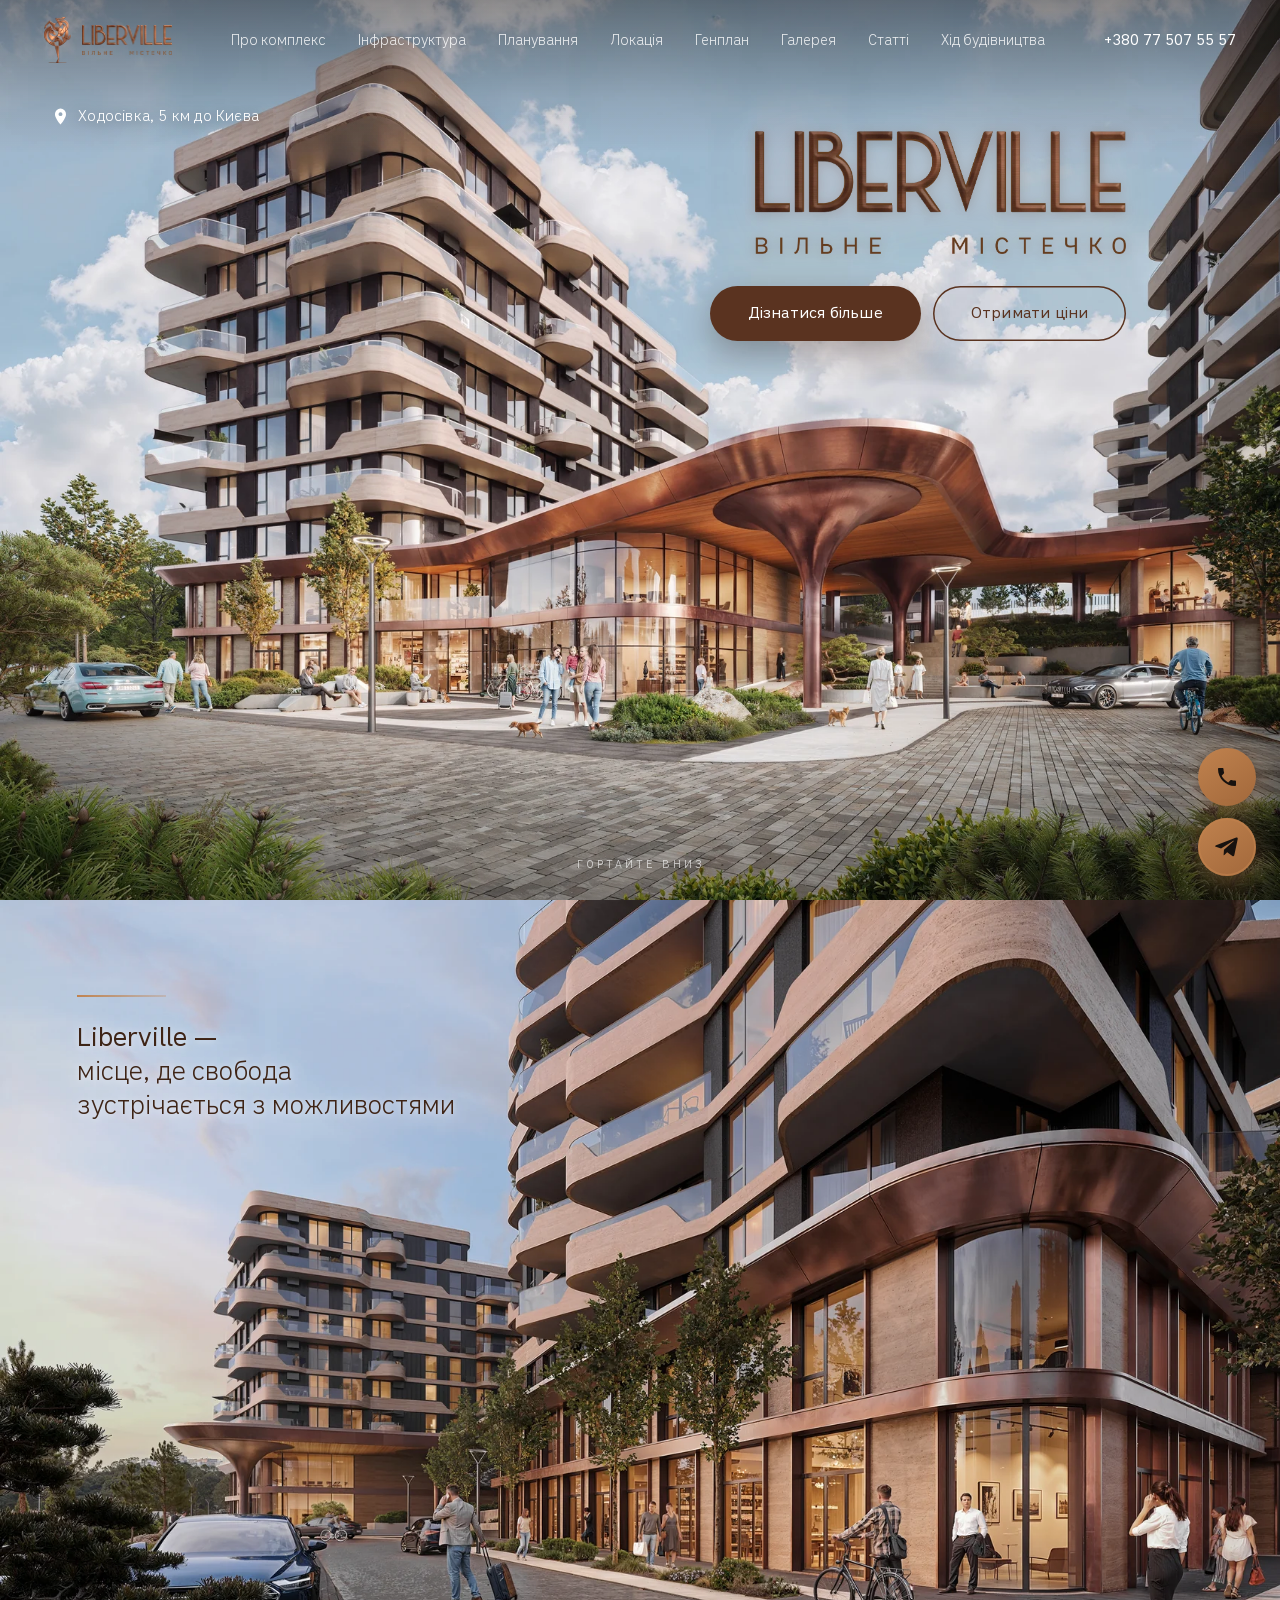
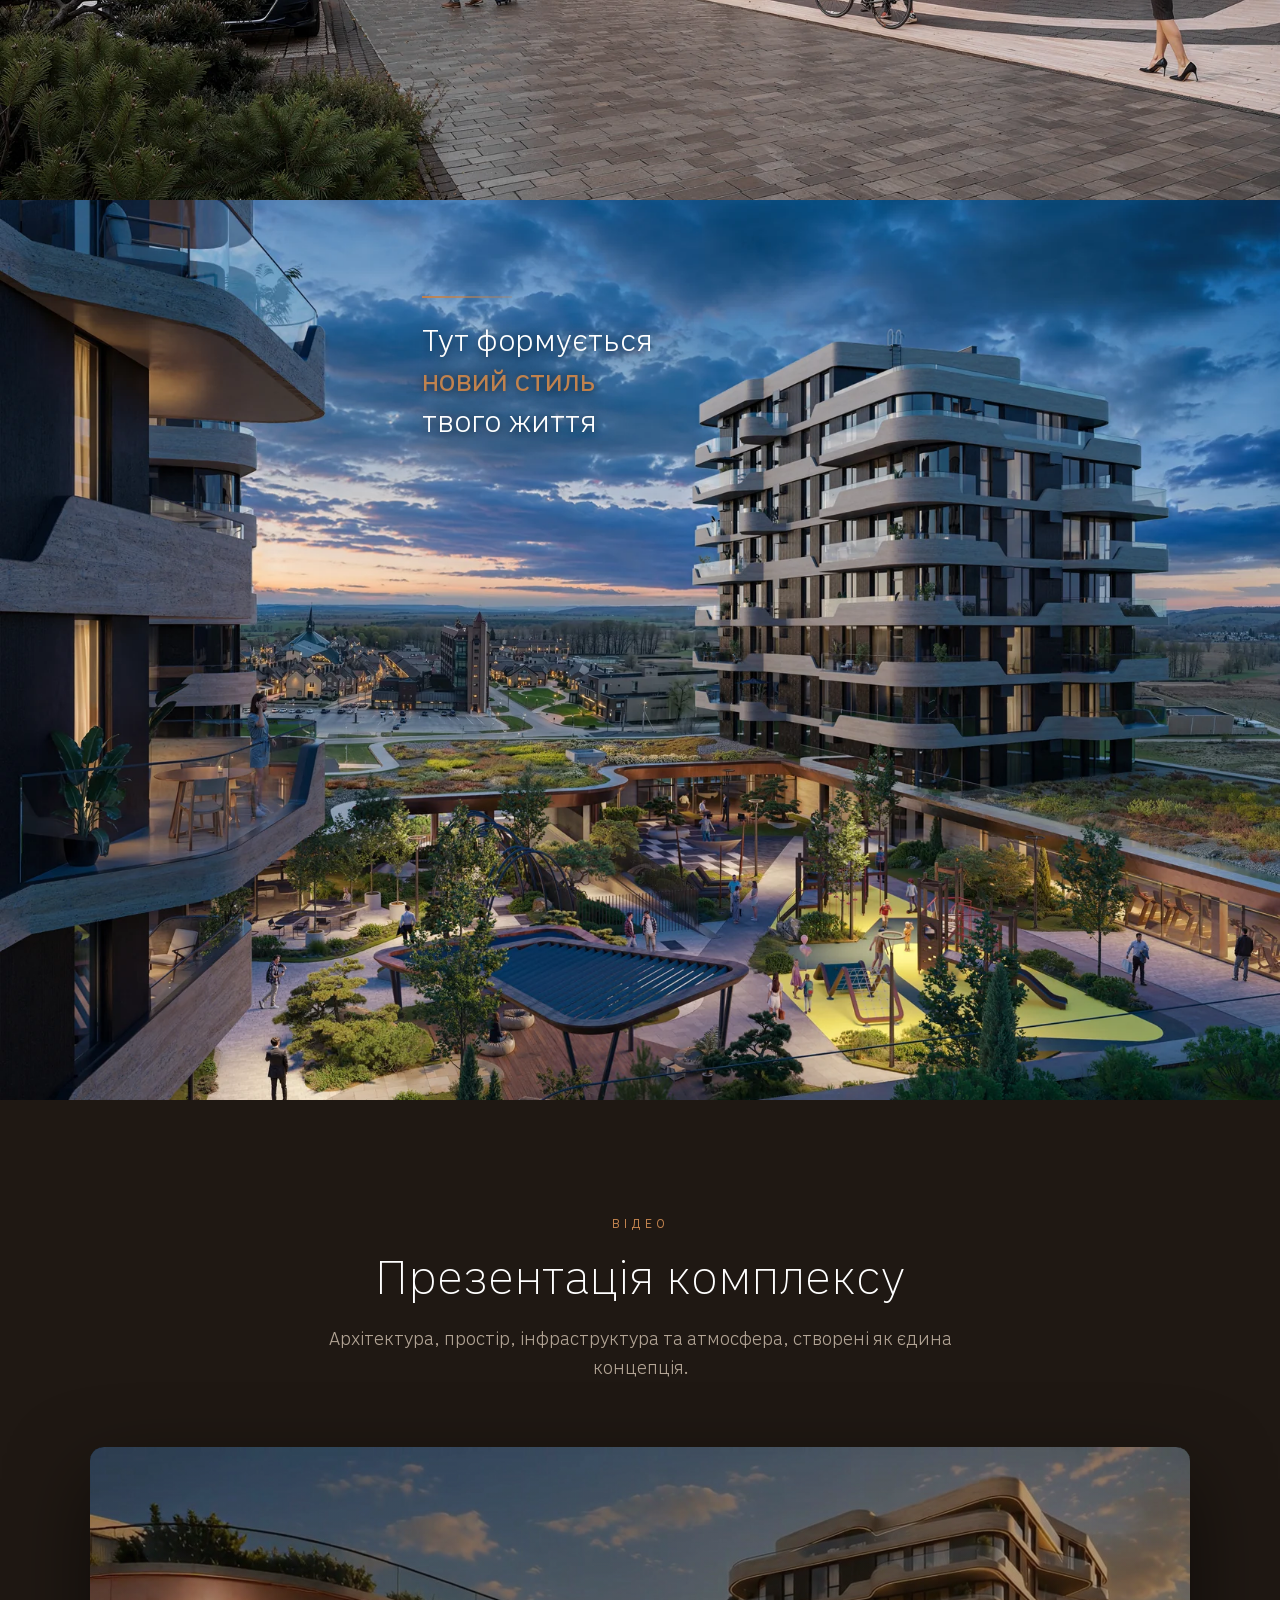
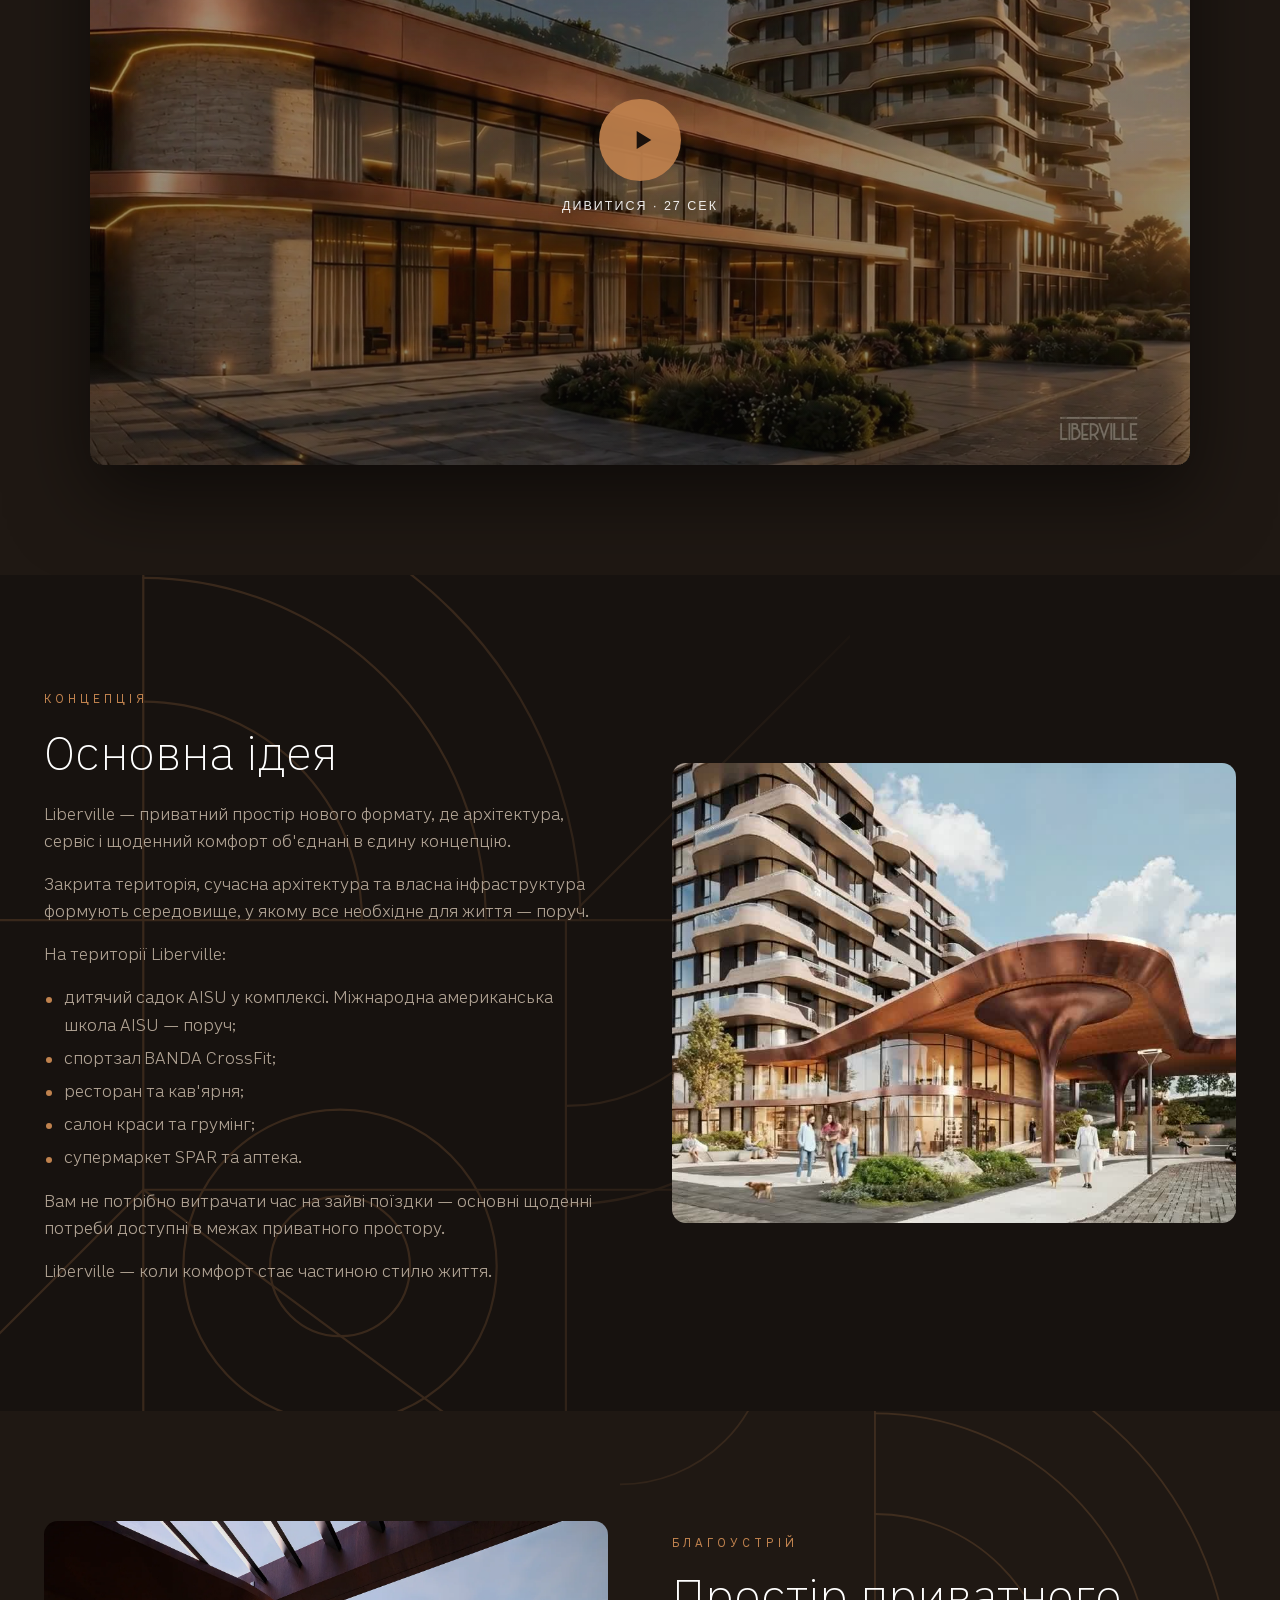
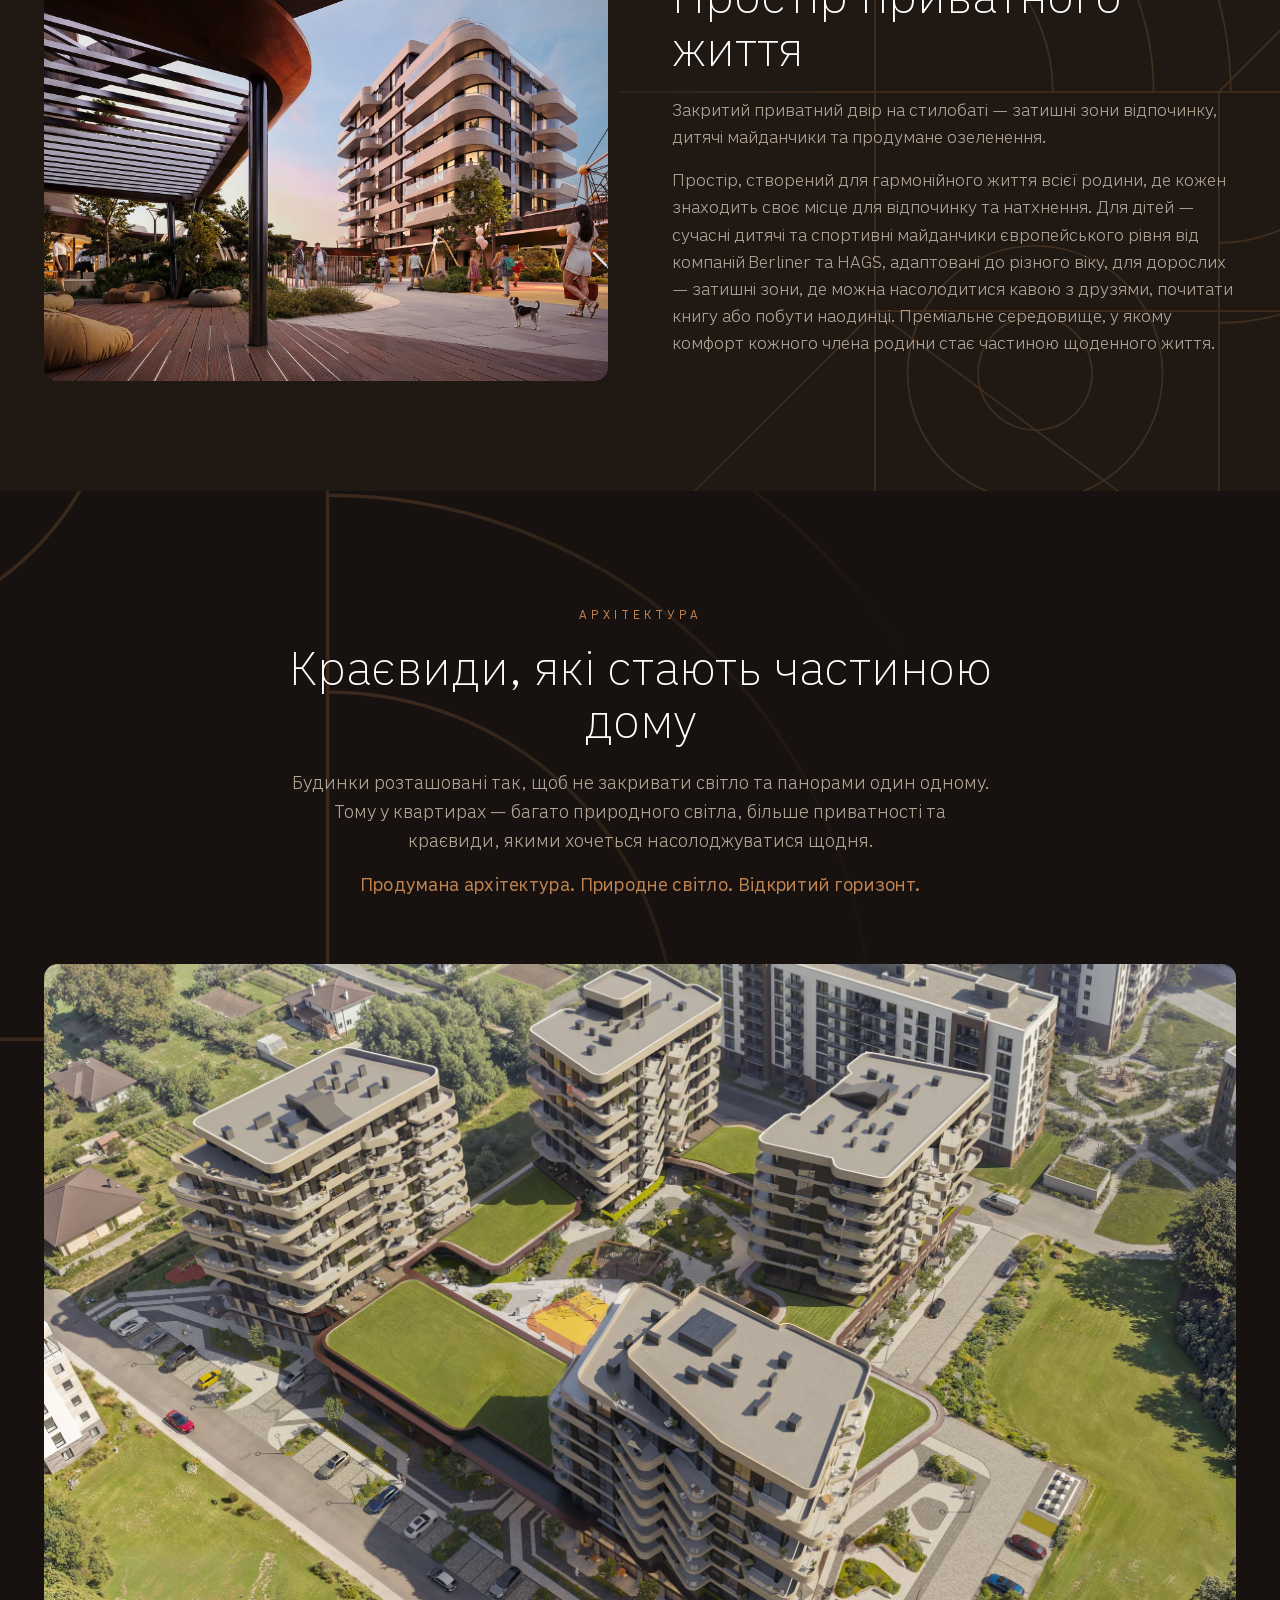
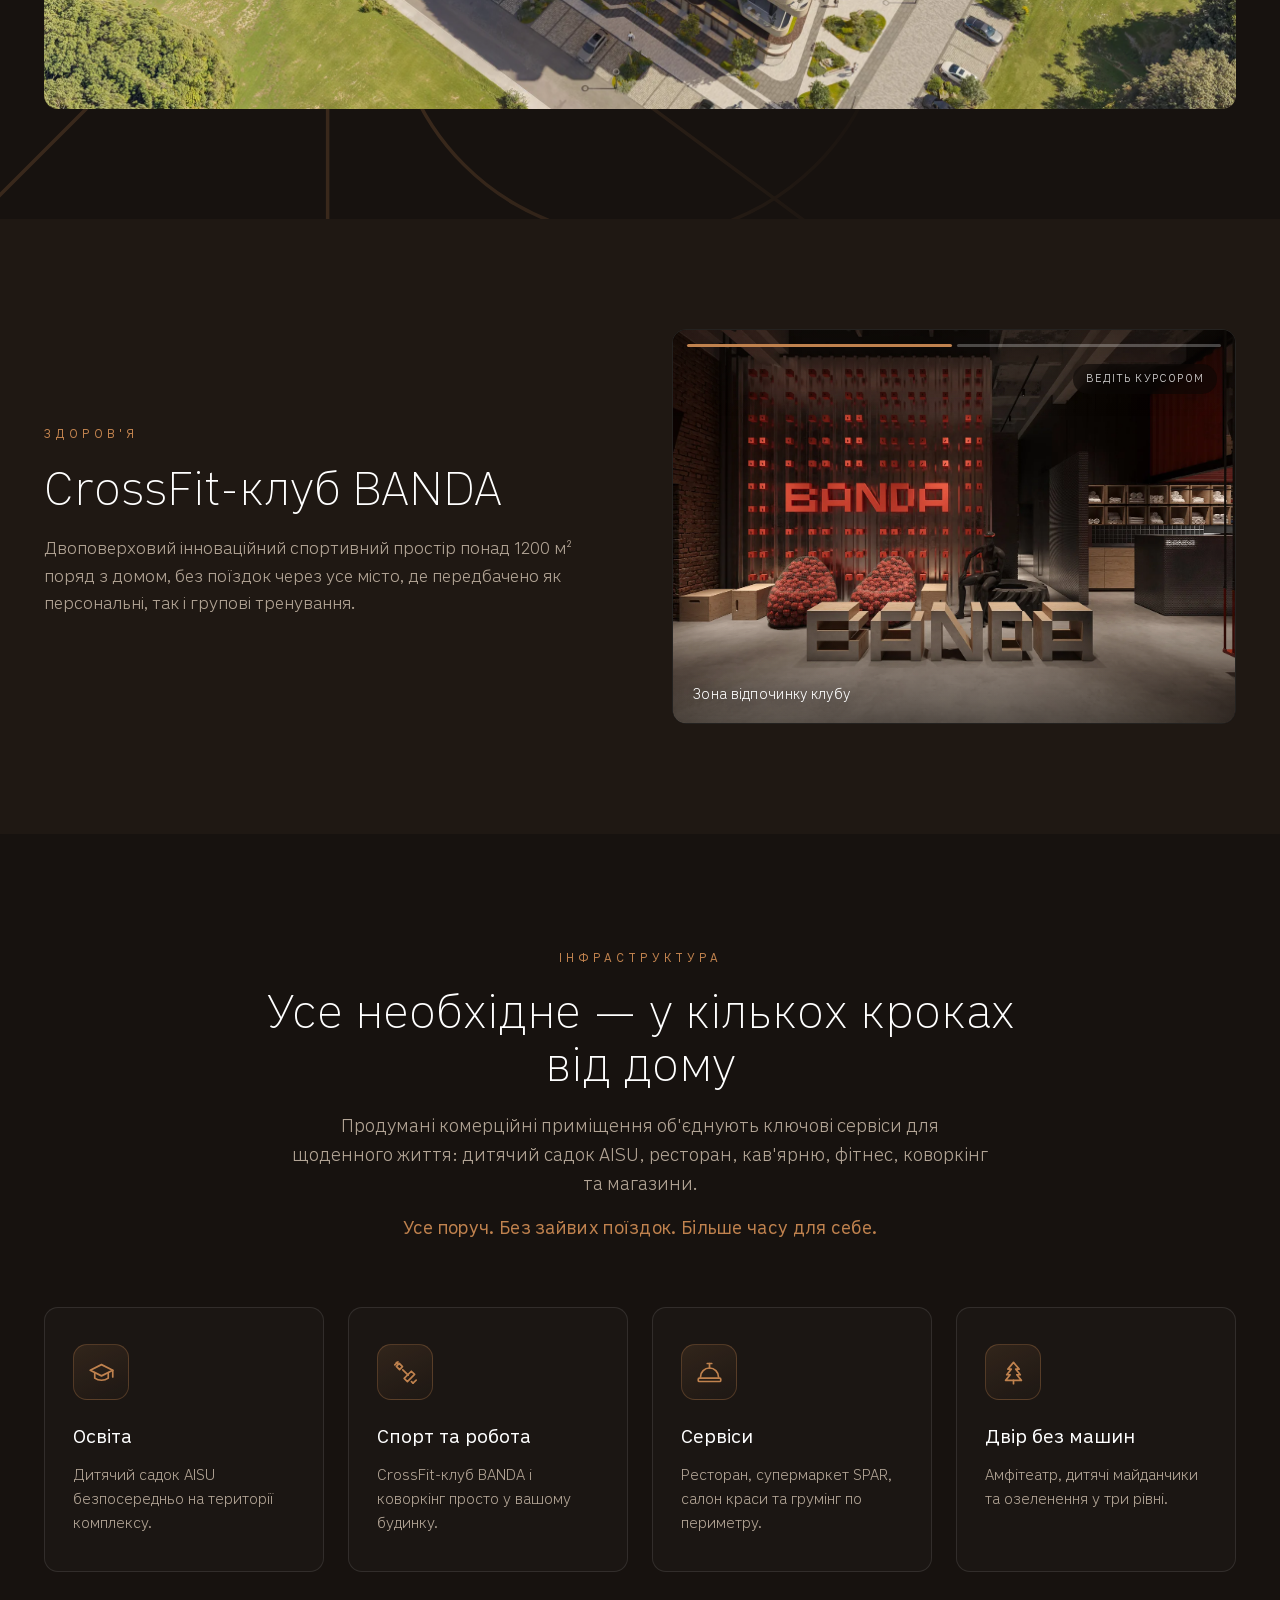
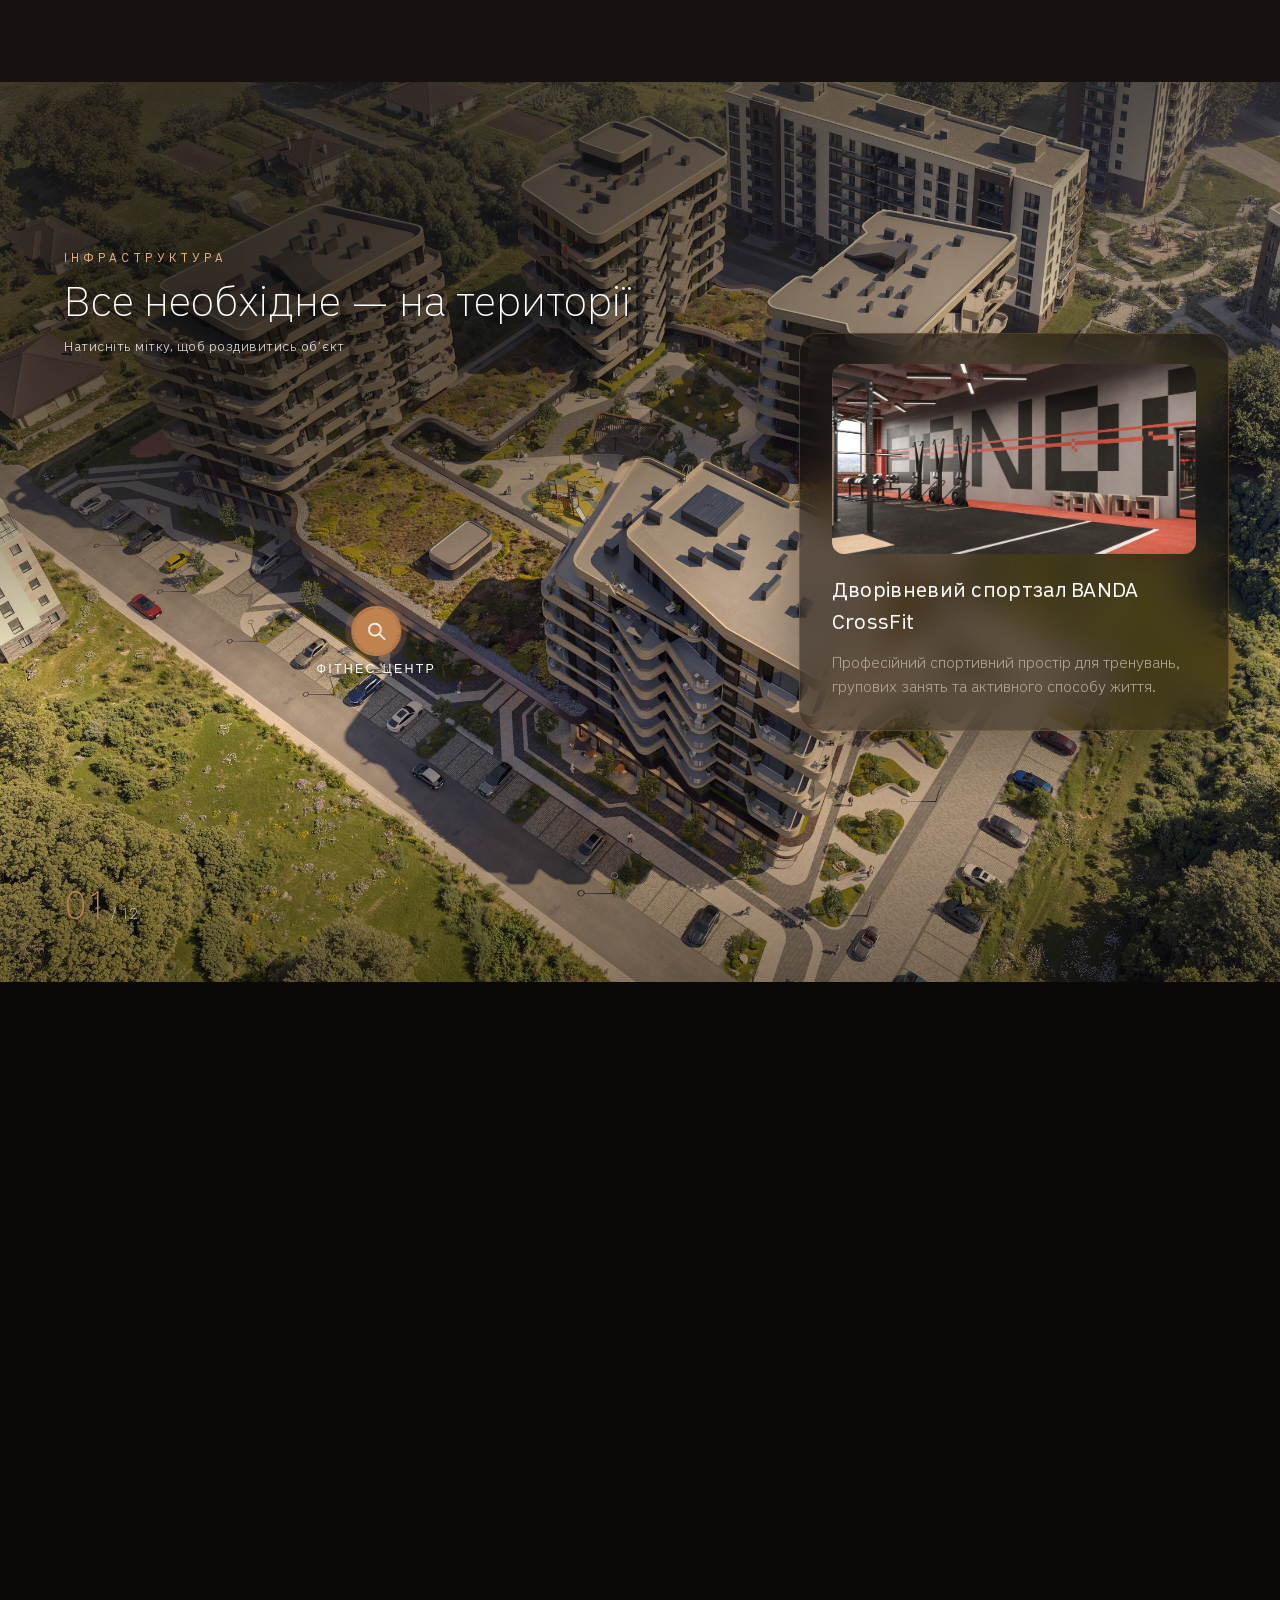
==== commit 9f6ff1fa: "Школа → «дитячий садок AISU», новий текст «Основна ідея», супермаркет SPAR За листом замовника: «"Шк" ====
--- a/index.html
+++ b/index.html
@@ -154,7 +154,7 @@
                     },
                     {
                               "@type": "LocationFeatureSpecification",
-                              "name": "Школа та дитячий садок",
+                              "name": "Дитячий садок AISU",
                               "value": true
                     },
                     {
@@ -595,14 +595,14 @@
         <span class="eyebrow">Концепція</span>
         <h2 class="section__title">Основна ідея</h2>
         <p>Liberville — приватний простір нового формату, де архітектура, сервіс і щоденний комфорт об'єднані в єдину концепцію.</p>
-        <p>Тут продумано більше, ніж просто житловий простір. Закрита територія, сучасна архітектура та власна інфраструктура формують середовище, у якому все необхідне для життя — поруч.</p>
+        <p>Закрита територія, сучасна архітектура та власна інфраструктура формують середовище, у якому все необхідне для життя — поруч.</p>
         <p>На території Liberville:</p>
         <ul class="about-list">
-          <li>приватний садочок та початкова школа;</li>
-          <li>сучасний спортзал;</li>
+          <li>дитячий садок AISU у комплексі. Міжнародна американська школа AISU — поруч;</li>
+          <li>спортзал BANDA CrossFit;</li>
           <li>ресторан та кав'ярня;</li>
           <li>салон краси та грумінг;</li>
-          <li>мінімаркет та аптека.</li>
+          <li>супермаркет SPAR та аптека.</li>
         </ul>
         <p>Вам не потрібно витрачати час на зайві поїздки — основні щоденні потреби доступні в межах приватного простору.</p>
         <p>Liberville — коли комфорт стає частиною стилю життя.</p>
@@ -684,7 +684,7 @@
       <div class="center-head reveal">
         <span class="eyebrow">Інфраструктура</span>
         <h2 class="section__title">Усе необхідне — у кількох кроках від дому</h2>
-        <p class="section__lead">Продумані комерційні приміщення об'єднують ключові сервіси для щоденного життя: дитячий садок, школу, ресторан, кав'ярню, фітнес, коворкінг та магазини.</p>
+        <p class="section__lead">Продумані комерційні приміщення об'єднують ключові сервіси для щоденного життя: дитячий садок AISU, ресторан, кав'ярню, фітнес, коворкінг та магазини.</p>
         <p class="section__lead section__lead--accent">Усе поруч. Без зайвих поїздок. Більше часу для себе.</p>
       </div>
       <div class="cards-4">
@@ -697,7 +697,7 @@
             </svg>
           </div>
           <h3>Освіта</h3>
-          <p>Власний дитячий садок та школа безпосередньо на території комплексу.</p>
+          <p>Дитячий садок AISU безпосередньо на території комплексу.</p>
         </div>
         <div class="card reveal">
           <div class="card__icon">
@@ -724,7 +724,7 @@
             </svg>
           </div>
           <h3>Сервіси</h3>
-          <p>Ресторан, мінімаркет, салон краси та грумінг по периметру.</p>
+          <p>Ресторан, супермаркет SPAR, салон краси та грумінг по периметру.</p>
         </div>
         <div class="card reveal">
           <div class="card__icon">
@@ -802,11 +802,11 @@
             </span>
             <span class="mapx__lab">Грумінг</span>
           </button>
-          <button class="mapx__pin" style="--x:39.4%;--y:36.2%" data-i="8" type="button" aria-label="Школа та садок">
+          <button class="mapx__pin" style="--x:39.4%;--y:36.2%" data-i="8" type="button" aria-label="Дитячий садок AISU">
             <span class="mapx__ico" aria-hidden="true">
               <svg viewBox="0 0 24 24"><circle cx="10.5" cy="10.5" r="6.5"/><line x1="15.5" y1="15.5" x2="21" y2="21"/></svg>
             </span>
-            <span class="mapx__lab">Школа та садок</span>
+            <span class="mapx__lab">Дитячий садок AISU</span>
           </button>
           <button class="mapx__pin" style="--x:11.6%;--y:45.0%" data-i="9" type="button" aria-label="Майданчик">
             <span class="mapx__ico" aria-hidden="true">
@@ -921,11 +921,11 @@
           <figure>
             <picture>
               <source srcset="assets/img/infra/school.webp" type="image/webp">
-              <img src="assets/img/infra/school.jpg" alt="Школа та дитячий садок у ЖК Liberville" loading="lazy" decoding="async">
+              <img src="assets/img/infra/school.jpg" alt="Дитячий садок AISU у ЖК Liberville" loading="lazy" decoding="async">
             </picture>
           </figure>
-          <h3>Школа та садок</h3>
-          <p>Власний дитячий садок і школа на території кварталу — за кілька хвилин пішки від дому.</p>
+          <h3>Дитячий садок AISU</h3>
+          <p>На території кварталу — за кілька хвилин пішки від дому.</p>
         </article>
         <article class="mapx__card" data-i="9">
           <figure>
@@ -1025,42 +1025,42 @@
       </div>
       <div class="features">
         <div class="feature reveal">
-          <span class="feature__num">01</span>
+          <span class="feature__num" aria-hidden="true"></span>
           <div>
             <h3>Мідний навіс-«гриб»</h3>
             <p>Фірмова скульптурна деталь двору — впізнаваний символ кварталу.</p>
           </div>
         </div>
         <div class="feature reveal">
-          <span class="feature__num">02</span>
+          <span class="feature__num" aria-hidden="true"></span>
           <div>
             <h3>Простір для відпочинку</h3>
             <p>Продумані зони для спокійного відпочинку, зустрічей та приватного спілкування мешканців.</p>
           </div>
         </div>
         <div class="feature reveal">
-          <span class="feature__num">03</span>
+          <span class="feature__num" aria-hidden="true"></span>
           <div>
             <h3>Озеленення</h3>
             <p>Доглянуті зелені зони та ландшафтні рішення, що формують атмосферу приватного простору.</p>
           </div>
         </div>
         <div class="feature reveal">
-          <span class="feature__num">04</span>
+          <span class="feature__num" aria-hidden="true"></span>
           <div>
             <h3>Підземний паркінг</h3>
             <p>Безпечне та комфортне паркування без зайвого руху автомобілів у дворі — 186 машиномісць.</p>
           </div>
         </div>
         <div class="feature reveal">
-          <span class="feature__num">05</span>
+          <span class="feature__num" aria-hidden="true"></span>
           <div>
             <h3>Дизайнерське лобі</h3>
             <p>Стильне дизайнерське лобі з атмосферою преміального готелю.</p>
           </div>
         </div>
         <div class="feature reveal">
-          <span class="feature__num">06</span>
+          <span class="feature__num" aria-hidden="true"></span>
           <div>
             <h3>Сервіс і охорона</h3>
             <p>Консьєрж-сервіс у вхідній групі і цілодобова охорона: піший патруль на території комплексу і відеоспостереження 24/7.</p>
